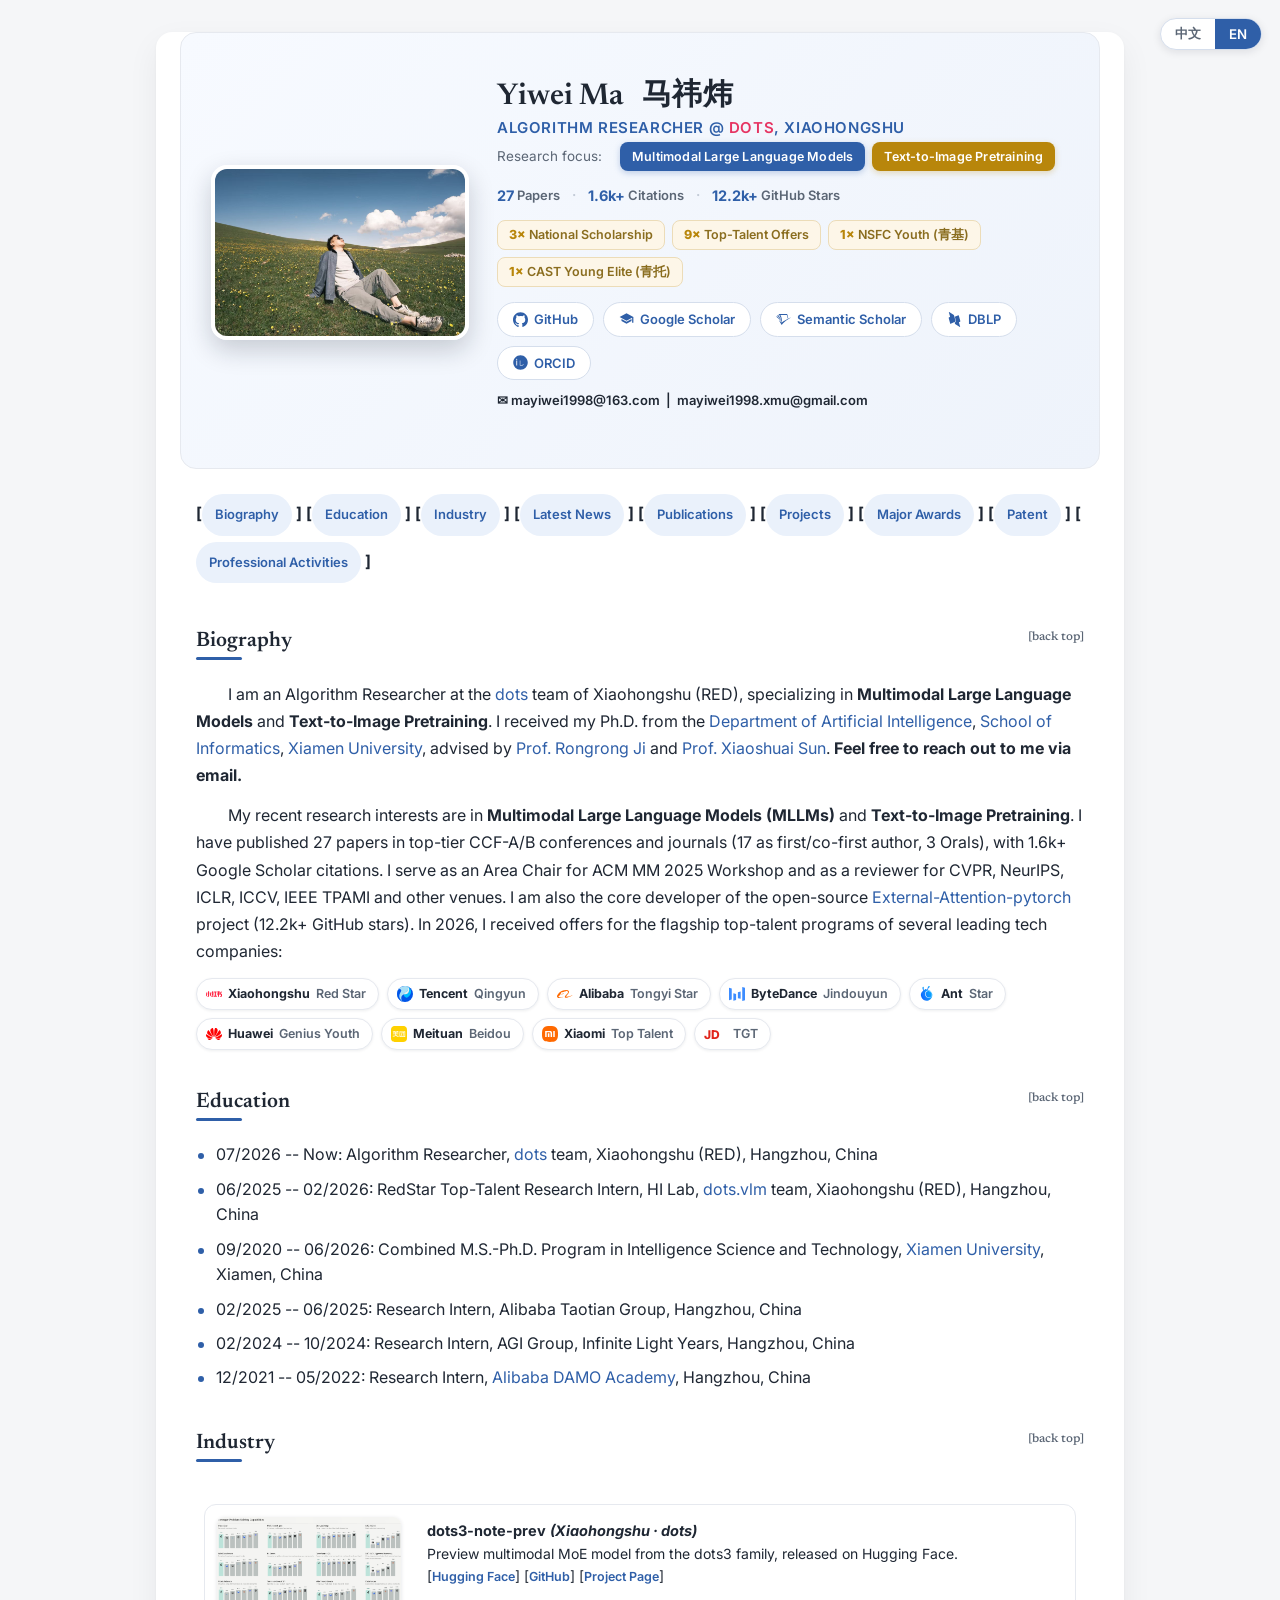
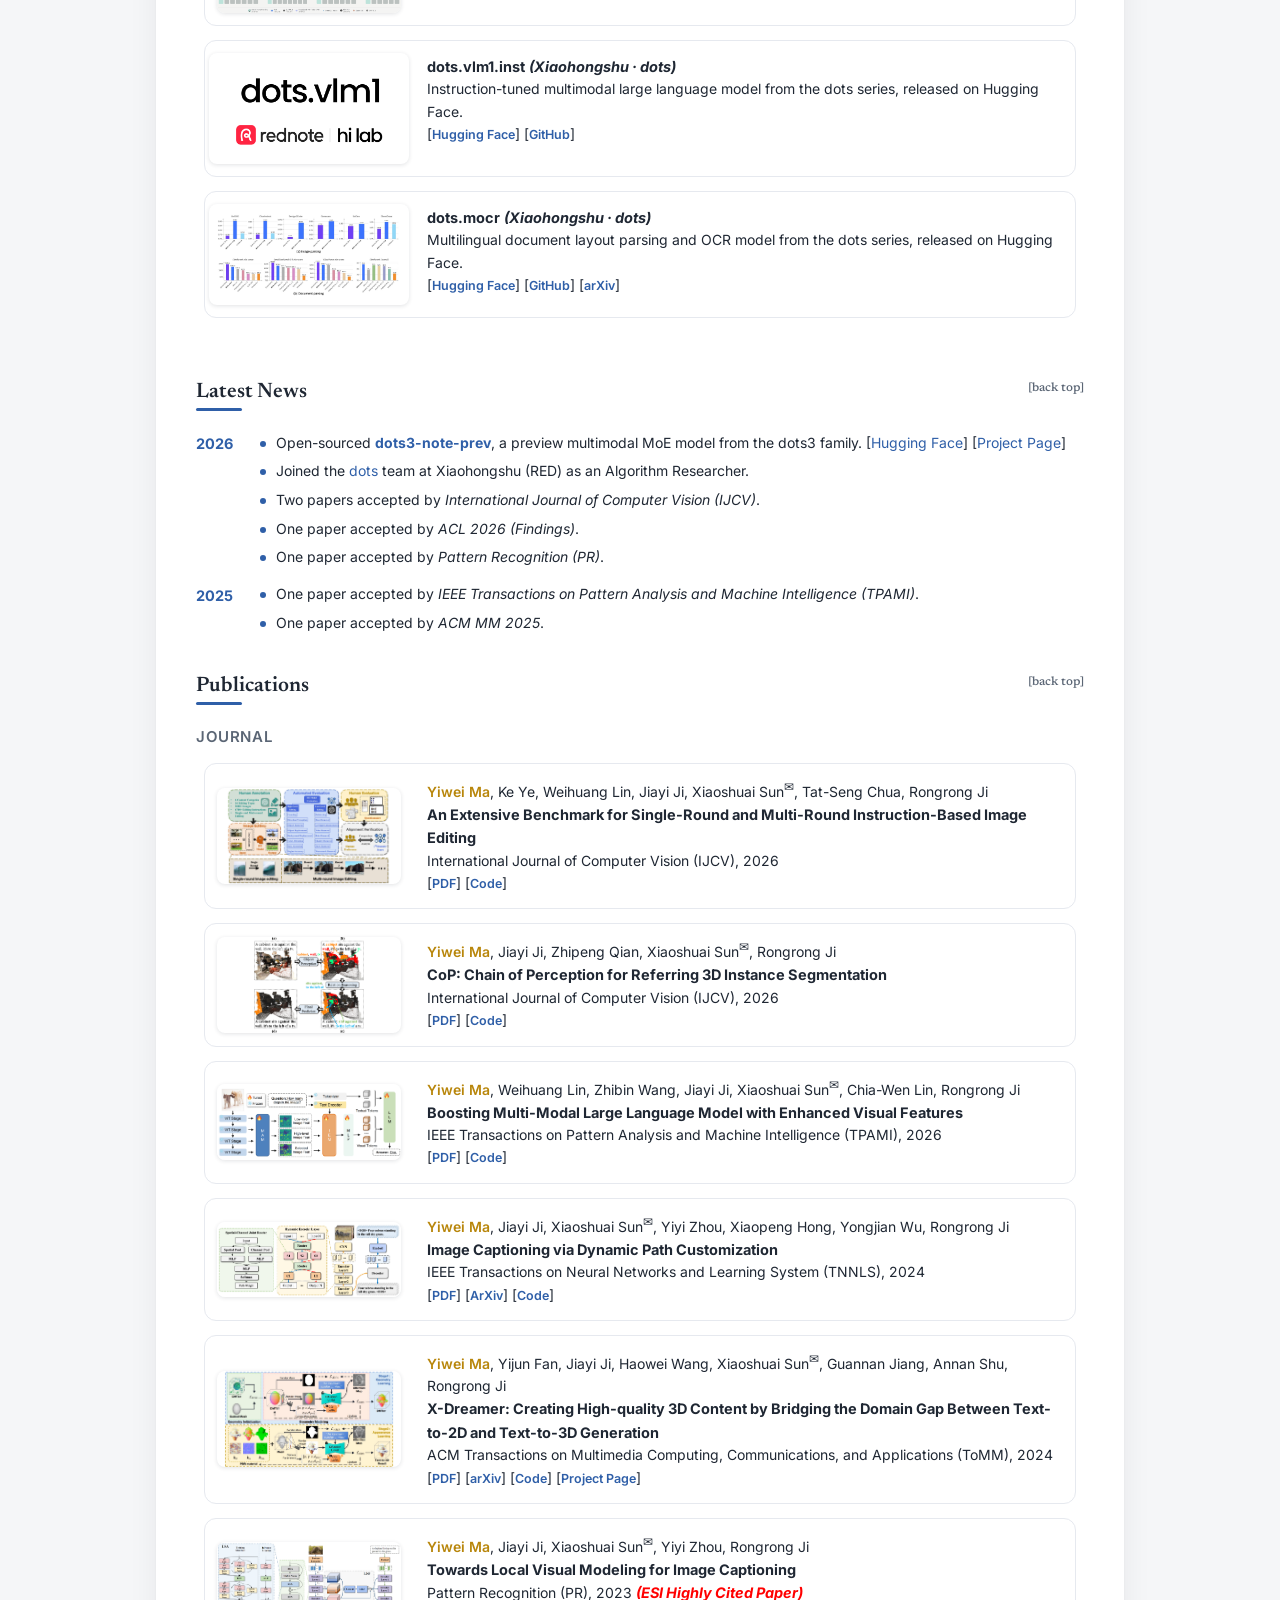
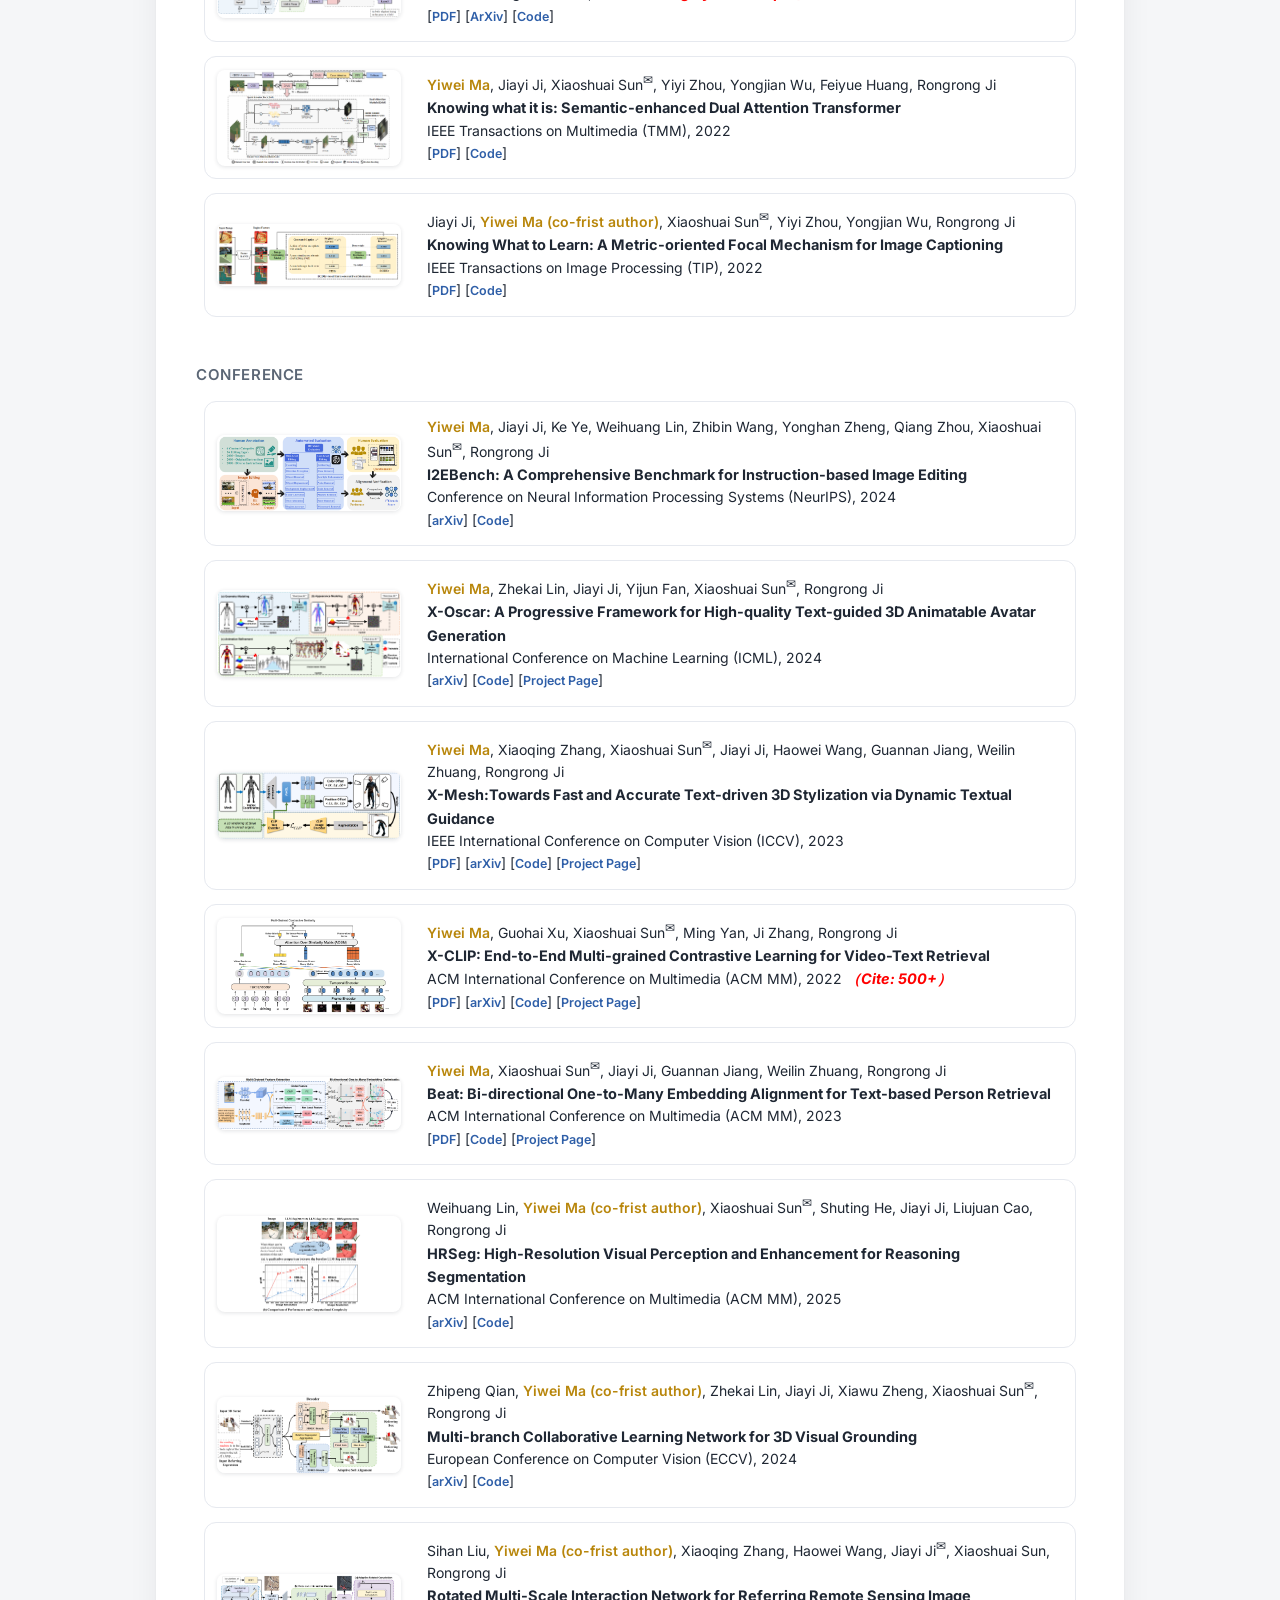
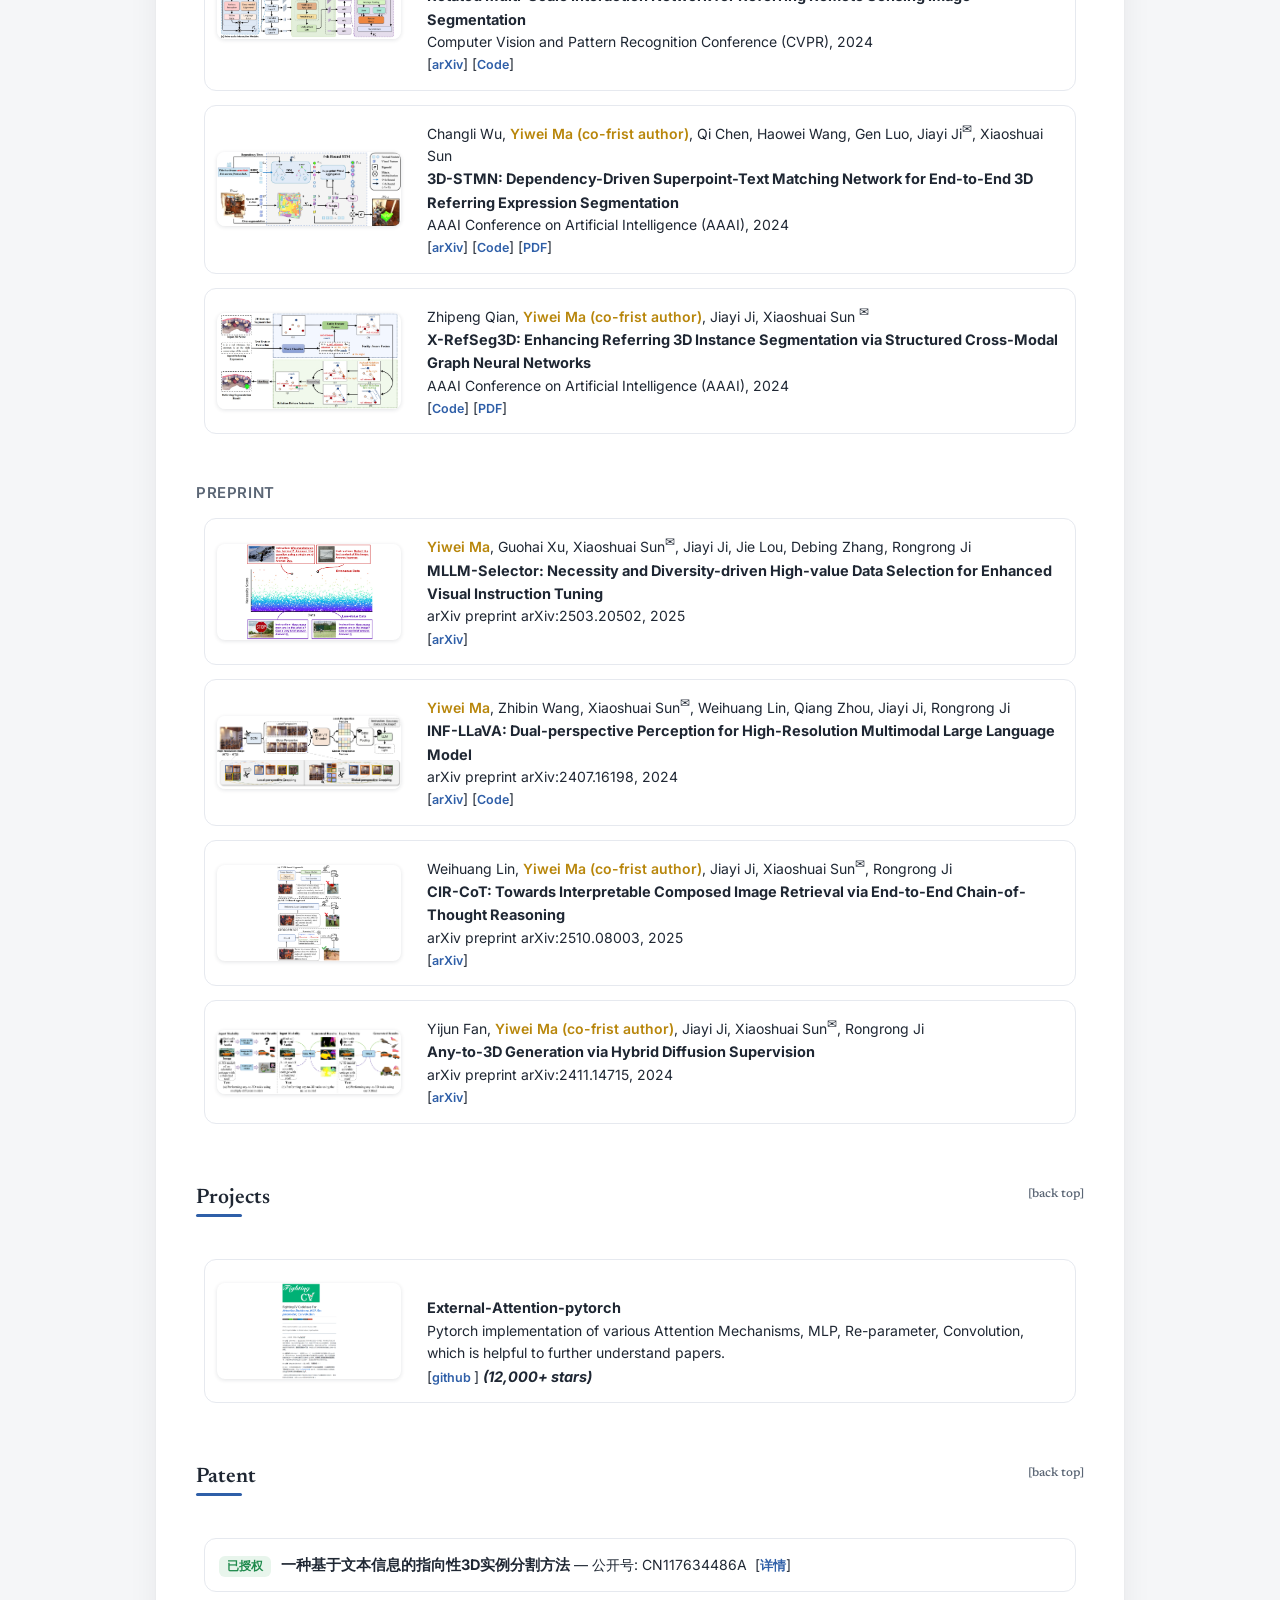
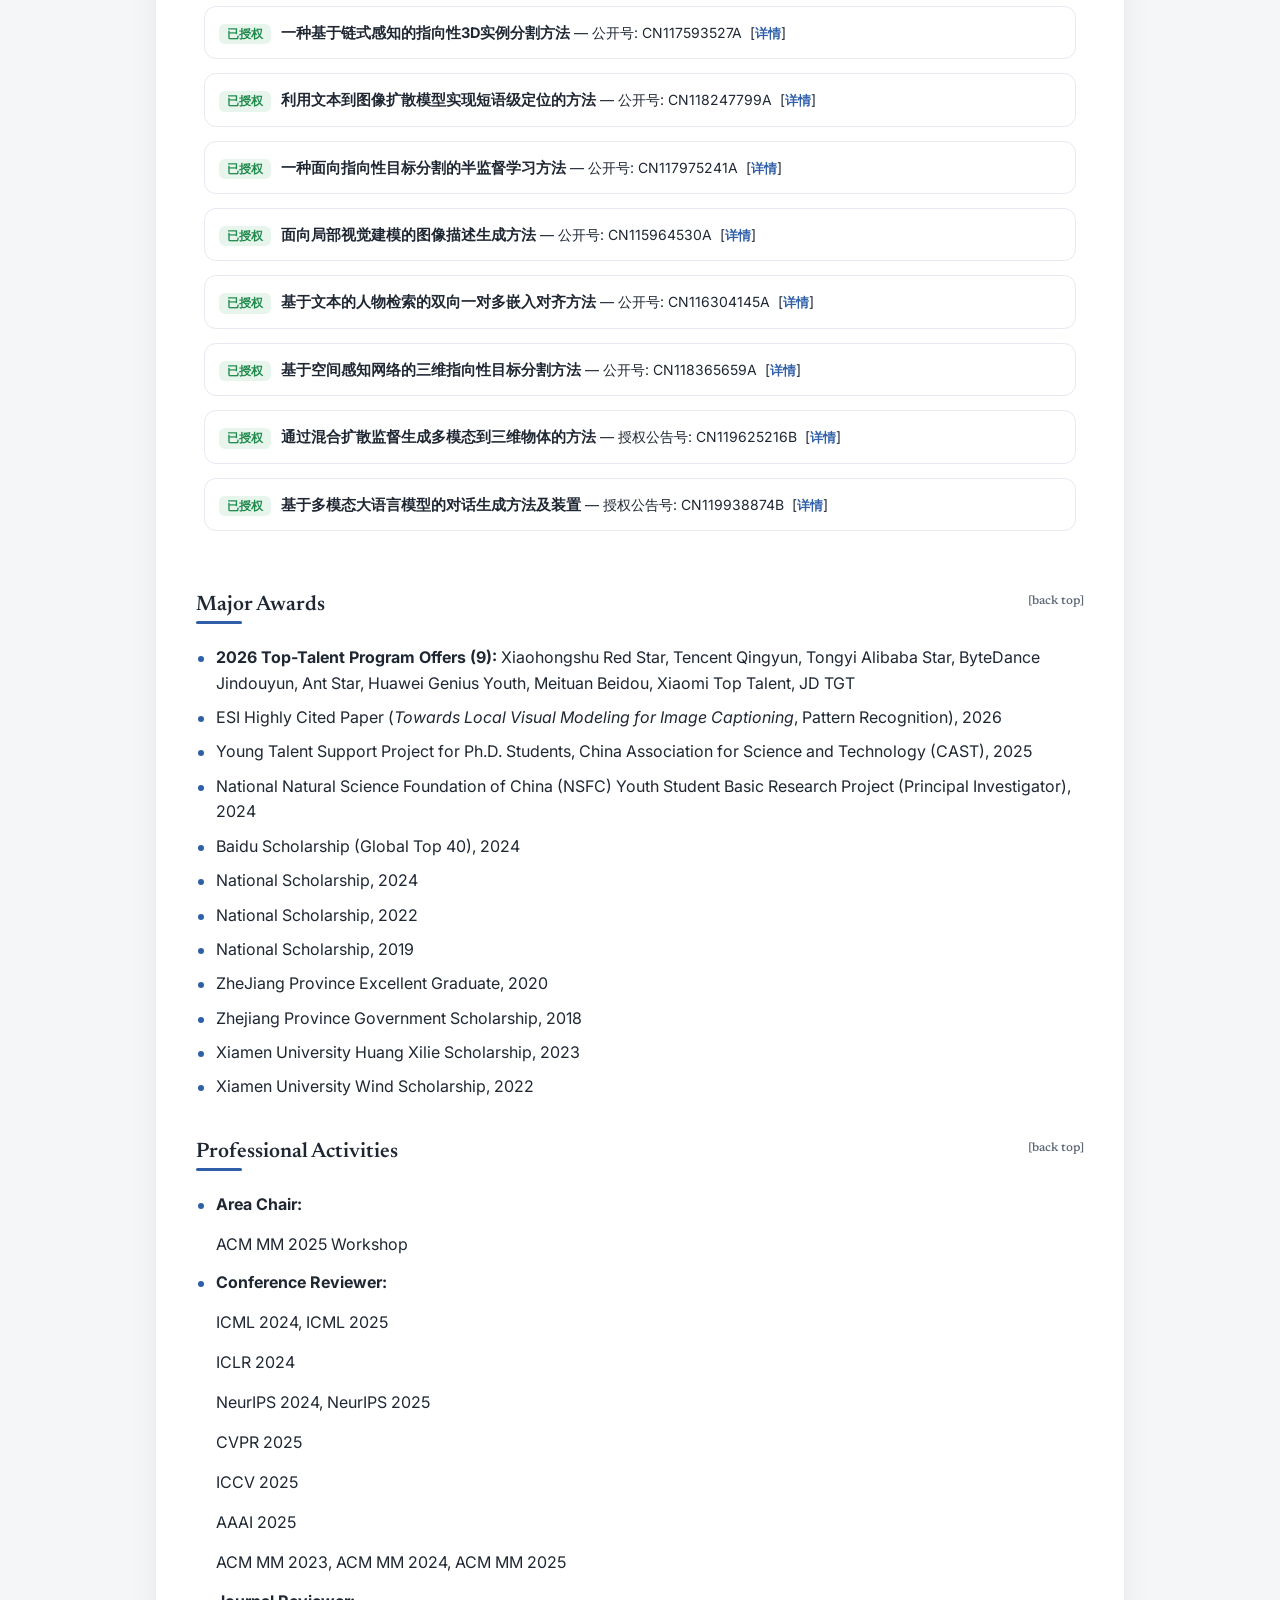
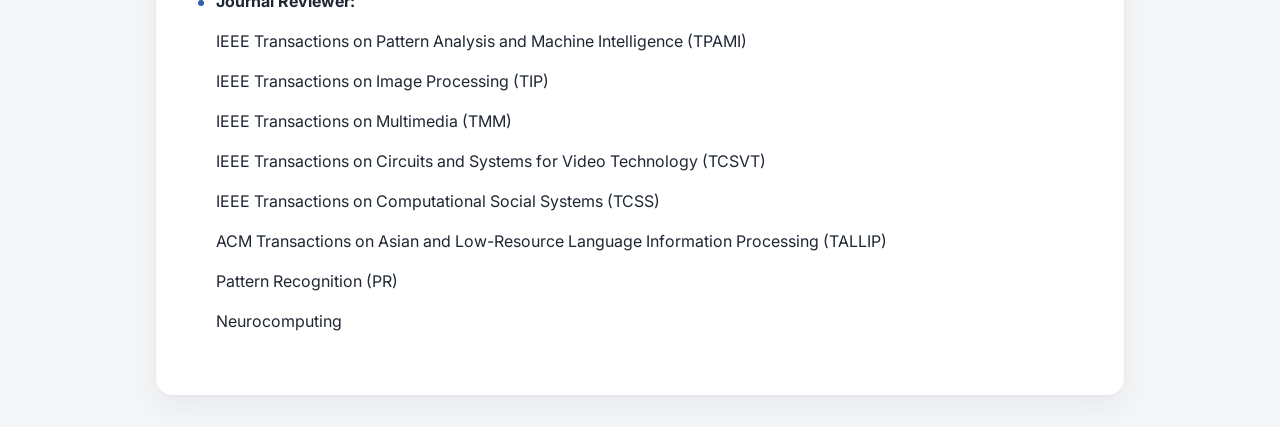
==== index.html @ ac702fe8 "Add research internship experience" ====
<!DOCTYPE html>
<!-- saved from url=(0055)https://www.starlg.cn/TianliangZhang/TianliangZhang.htm -->
<html><head><meta http-equiv="Content-Type" content="text/html; charset=UTF-8">
  <meta content="IE=5.0000" http-equiv="X-UA-Compatible">
  <meta name="description" content="Yiwei Ma&#39;s home page">
  
  <link href="./imgs/tlzdoc.css" rel="stylesheet" type="text/css">
  <title>Yiwei Ma's Homepage--马祎炜的个人主页</title>
  <meta name="GENERATOR" content="MSHTML 11.00.10570.1001">
  <meta name="viewport" content="width=device-width, initial-scale=1.0">
  <link rel="preconnect" href="https://fonts.googleapis.com">
  <link rel="preconnect" href="https://fonts.gstatic.com" crossorigin>
  <link href="https://fonts.googleapis.com/css2?family=Inter:wght@400;500;600;700&family=Newsreader:ital,opsz,wght@0,6..72,500;0,6..72,600;1,6..72,500&display=swap" rel="stylesheet">
  <link href="./imgs/site.css" rel="stylesheet" type="text/css">
</head>


<body data-lang="zh">
  <div class="lang-toggle">
    <button type="button" id="btn-zh" onclick="setLang('zh')">中文</button>
    <button type="button" id="btn-en" onclick="setLang('en')">EN</button>
  </div>

  <div class="hero">
    <img class="hero-photo" src="./imgs/MYW26.jpg" alt="Yiwei Ma">
    <div id="toptitle" class="hero-info">
      <h1>Yiwei Ma &nbsp; 马祎炜<a name="top"></a></h1>
      <h3><span class="lang-en">Algorithm Researcher @ <a href="https://studio.dots.ai/?aggregation_id=2" target="_blank">dots</a>, Xiaohongshu</span><span class="lang-zh">算法研究员 @ 小红书 <a href="https://studio.dots.ai/?aggregation_id=2" target="_blank">dots</a></span></h3>
      <p class="hero-tagline"><span class="lang-en">Research focus:</span><span class="lang-zh">研究方向：</span>&nbsp;<span class="focus-tag"><span class="lang-en">Multimodal Large Language Models</span><span class="lang-zh">多模态大语言模型</span></span><span class="focus-tag"><span class="lang-en">Text-to-Image Pretraining</span><span class="lang-zh">文生图预训练</span></span></p>
      <div class="hero-stats">
        <span class="hero-stat"><b>27</b>&nbsp;<span class="lang-en">Papers</span><span class="lang-zh">论文</span></span>
        <span class="hero-stat"><b>1.6k+</b>&nbsp;<span class="lang-en">Citations</span><span class="lang-zh">引用</span></span>
        <span class="hero-stat"><b>12.2k+</b>&nbsp;GitHub Stars</span>
      </div>
      <div class="hero-honors">
        <span class="honor-chip"><b>3×</b>&nbsp;<span class="lang-zh">国家奖学金</span><span class="lang-en">National Scholarship</span></span>
        <span class="honor-chip"><b>9×</b>&nbsp;<span class="lang-zh">顶尖人才计划 Offer</span><span class="lang-en">Top-Talent Offers</span></span>
        <span class="honor-chip"><b>1×</b>&nbsp;<span class="lang-zh">国自然青基</span><span class="lang-en">NSFC Youth (青基)</span></span>
        <span class="honor-chip"><b>1×</b>&nbsp;<span class="lang-zh">中国科协青托</span><span class="lang-en">CAST Young Elite (青托)</span></span>
      </div>
      <div class="contact-links">
        <a href="https://github.com/xmu-xiaoma666" target="_blank"><svg viewBox="0 0 24 24" fill="currentColor" aria-hidden="true"><path d="M12 .5C5.37.5 0 5.87 0 12.5c0 5.3 3.44 9.8 8.21 11.39.6.11.82-.26.82-.58 0-.29-.01-1.05-.02-2.06-3.34.73-4.04-1.61-4.04-1.61-.55-1.39-1.34-1.76-1.34-1.76-1.09-.75.08-.73.08-.73 1.2.08 1.84 1.24 1.84 1.24 1.07 1.83 2.81 1.3 3.5.99.11-.78.42-1.3.76-1.6-2.67-.3-5.47-1.34-5.47-5.95 0-1.31.47-2.39 1.24-3.23-.13-.31-.54-1.53.11-3.18 0 0 1.01-.32 3.3 1.23a11.5 11.5 0 0 1 3-.4c1.02 0 2.05.14 3 .4 2.29-1.55 3.3-1.23 3.3-1.23.65 1.65.24 2.87.12 3.18.77.84 1.23 1.92 1.23 3.23 0 4.62-2.81 5.64-5.49 5.94.43.37.81 1.1.81 2.22 0 1.61-.01 2.91-.01 3.3 0 .32.21.7.82.58A12 12 0 0 0 24 12.5C24 5.87 18.63.5 12 .5z"/></svg>GitHub</a>
        <a href="https://scholar.google.com.tw/citations?view_op=list_works&hl=zh-CN&user=KIDY5pUAAAAJ&gmla=AJsN-F4drnWeD3U5c9Th0ilgoeYuA0ovsr6N0yHUPVd_p2nM8vLRZVhrULm2rX70XnaGQ87xDo_CVYZKyWNmA3-TorzrKBZY84fX0tg-Q3v68HIvYA3y-GY_fzt515GksJC0TgSvPyxK" target="_blank"><svg viewBox="0 0 24 24" fill="currentColor" aria-hidden="true"><path d="M12 2L1 8l11 6 9-4.91V17h2V8L12 2zm0 13.5L4 11v3.5l8 4.37 8-4.37V11l-8 4.5z"/></svg>Google Scholar</a>
        <a href="https://www.semanticscholar.org/author/Yiwei-Ma/2161655780" target="_blank"><svg viewBox="0 0 24 24" fill="currentColor" aria-hidden="true"><path d="M24 8.609c-.848.536-1.436.83-2.146 1.245-4.152 2.509-8.15 5.295-11.247 8.981l-1.488 1.817-4.568-7.268c1.021.814 3.564 3.098 4.603 3.599l3.356-2.526c2.336-1.644 8.946-5.226 11.49-5.848ZM8.046 15.201c.346.277.692.537.969.744.761-3.668.121-7.613-1.886-11.039 3.374-.052 6.731-.087 10.105-.139a14.794 14.794 0 0 1 1.298 5.295c.294-.156.588-.294.883-.433-.104-1.868-.641-3.91-1.662-6.263-4.602-.018-9.188-.018-13.79-.018 2.993 3.547 4.36 7.839 4.083 11.853Zm-.623-.484c.087.086.191.155.277.225-.138-3.409-1.419-6.887-3.824-9.881H1.73c3.098 2.855 4.984 6.299 5.693 9.656Zm-.744-.658c.104.087.208.173.329.277-.9-2.526-2.492-5.018-4.741-7.198H0c2.89 2.076 5.122 4.481 6.679 6.921Z"/></svg>Semantic Scholar</a>
        <a href="https://dblp.org/pid/184/9558.html" target="_blank"><svg viewBox="0 0 24 24" fill="currentColor" aria-hidden="true"><path d="M3.075.002c-.096.013-.154.092-.094.31L4.97 7.73 3.1 8.6s-.56.26-.4.85l2.45 9.159s.16.59.72.33l6.169-2.869 1.3-.61s.52-.24.42-.79l-.01-.06-1.13-4.22-.658-2.45-.672-2.49v-.04s-.16-.59-.84-1L3.5.141s-.265-.16-.425-.139zM18.324 5.03a.724.724 0 0 0-.193.06l-5.602 2.6.862 3.2 1.09 4.08.01.06c.05.47-.411.79-.411.79l-1.88.87.5 1.89.04.1c.07.17.28.6.81.91l6.95 4.269s.68.41.52-.17l-1.981-7.4 1.861-.86s.56-.26.4-.85L18.85 5.42s-.116-.452-.526-.39z"/></svg>DBLP</a>
        <a href="https://orcid.org/0000-0002-8744-3423" target="_blank"><svg viewBox="0 0 512 512" fill="currentColor" aria-hidden="true"><path d="M294.75 188.19h-45.92V342h47.47c67.62 0 83.12-51.34 83.12-76.91 0-41.64-26.54-76.9-84.67-76.9zM256 8C119 8 8 119 8 256s111 248 248 248 248-111 248-248S393 8 256 8zM142.05 360.8h-29.42V189.34h29.42V360.8zm-14.71-194.34a17.71 17.71 0 1 1 17.71-17.7 17.65 17.65 0 0 1-17.71 17.7zM291 360.8h-58.32V189.34h58.32c40.6 0 87.71 21.32 87.71 85.74 0 64.42-47.11 85.72-87.71 85.72z"/></svg>ORCID</a>
      </div>
      <div class="contact-email">✉ mayiwei1998@163.com &nbsp;|&nbsp; mayiwei1998.xmu@gmail.com</div>
    </div>
  </div>

  <div id="layout-content" style="margin-top: 25px;">


<h4>
  <span class="lang-en">[<a style=" color:#9D849A;" href="#biography">Biography</a>] [<a style=" color:#9D849A;" href="#education">Education</a>] [<a style=" color:#9D849A;" href="#industry">Industry</a>] [<a style=" color:#9D849A;" href="#news">Latest News</a>] [<a style=" color:#9D849A;" href="#publications">Publications</a>] [<a style=" color:#9D849A;" href="#projects">Projects</a>] [<a style=" color:#9D849A;" href="#awards">Major Awards</a>] [<a style=" color:#9D849A;" href="#patent">Patent</a>] [<a style=" color:#9D849A;" href="#activities">Professional Activities</a>]</span>
  <span class="lang-zh">[<a style=" color:#9D849A;" href="#biography">个人简介</a>] [<a style=" color:#9D849A;" href="#education">教育经历</a>] [<a style=" color:#9D849A;" href="#industry">工业项目</a>] [<a style=" color:#9D849A;" href="#news">最新动态</a>] [<a style=" color:#9D849A;" href="#publications">论文成果</a>] [<a style=" color:#9D849A;" href="#projects">代表项目</a>] [<a style=" color:#9D849A;" href="#awards">主要奖项</a>] [<a style=" color:#9D849A;" href="#patent">发明专利</a>] [<a style=" color:#9D849A;" href="#activities">学术活动</a>]</span>
</h4>

<h2><span class="lang-en">Biography</span><span class="lang-zh">个人简介</span><a name="biography"></a>&nbsp;&nbsp;&nbsp;<a style=" color:#9D849A; font-size:15px;" href="#top"><span class="lang-en">[back top]</span><span class="lang-zh">[返回顶部]</span></a></h2>
  <p class="lang-en" style="text-indent:2em;"> I am an Algorithm Researcher at the <a href="https://studio.dots.ai/?aggregation_id=2" target="_blank">dots</a> team of Xiaohongshu (RED), specializing in <b>Multimodal Large Language Models</b> and <b>Text-to-Image Pretraining</b>. I received my Ph.D. from the <a href="https://cogsci.xmu.edu.cn/" target="_blank">Department of Artificial Intelligence</a>, <a href="https://informatics.xmu.edu.cn/" target="_blank">School of Informatics</a>, <a href="https://en.xmu.edu.cn/" target="_blank">Xiamen University</a>, advised by <a href="https://scholar.google.com/citations?user=lRSD7PQAAAAJ&hl=en" target="_blank">Prof. Rongrong Ji</a> and <a href="https://scholar.google.com/citations?user=KPMK3B4AAAAJ&hl=en" target="_blank">Prof. Xiaoshuai Sun</a>. <b>Feel free to reach out to me via email.</b>
  </p>
  <p class="lang-zh" style="text-indent:2em;"> 我是小红书（RED）<a href="https://studio.dots.ai/?aggregation_id=2" target="_blank">dots</a> 团队的算法研究员，研究方向为<b>多模态大语言模型</b>与<b>文生图预训练</b>。我于<a href="https://en.xmu.edu.cn/" target="_blank">厦门大学</a><a href="https://informatics.xmu.edu.cn/" target="_blank">信息学院</a><a href="https://cogsci.xmu.edu.cn/" target="_blank">人工智能系</a>获得博士学位，师从<a href="https://scholar.google.com/citations?user=lRSD7PQAAAAJ&hl=en" target="_blank">纪荣嵘教授</a>与<a href="https://scholar.google.com/citations?user=KPMK3B4AAAAJ&hl=en" target="_blank">孙晓帅教授</a>。<b>欢迎通过邮箱与我联系。</b>
  </p>
  <p class="lang-en" style="text-indent:2em;">My recent research interests are in <b>Multimodal Large Language Models (MLLMs)</b> and <b>Text-to-Image Pretraining</b>. I have published 27 papers in top-tier CCF-A/B conferences and journals (17 as first/co-first author, 3 Orals), with 1.6k+ Google Scholar citations. I serve as an Area Chair for ACM MM 2025 Workshop and as a reviewer for CVPR, NeurIPS, ICLR, ICCV, IEEE TPAMI and other venues. I am also the core developer of the open-source <a href="https://github.com/xmu-xiaoma666/External-Attention-pytorch" target="_blank">External-Attention-pytorch</a> project (12.2k+ GitHub stars). In 2026, I received offers for the flagship top-talent programs of several leading tech companies:</p>
  <p class="lang-zh" style="text-indent:2em;">我近期的研究方向集中在<b>多模态大语言模型（MLLMs）</b>与<b>文生图预训练</b>。已在 CCF-A/B 类顶级会议与期刊发表论文 27 篇（其中一作/共一 17 篇，3 篇 Oral），谷歌学术引用 1.6k+ 次。担任 ACM MM 2025 Workshop 领域主席，以及 CVPR、NeurIPS、ICLR、ICCV、IEEE TPAMI 等多个会议与期刊的审稿人。同时是开源项目 <a href="https://github.com/xmu-xiaoma666/External-Attention-pytorch" target="_blank">External-Attention-pytorch</a> 的核心开发者（GitHub 12.2k+ stars）。于 2026 年获得多家头部科技公司顶尖人才计划录用 offer：</p>

<div class="offer-logos">
  <a class="offer-badge" href="https://job.xiaohongshu.com/campus/redstar" target="_blank" rel="noopener"><img src="./imgs/logos/xiaohongshu.svg" alt="Xiaohongshu"><b><span class="lang-zh">小红书</span><span class="lang-en">Xiaohongshu</span></b> <span class="prog">Red Star</span></a>
  <a class="offer-badge" href="https://join.qq.com/qingyun.html" target="_blank" rel="noopener"><img src="./imgs/logos/hunyuan.svg" alt="Tencent Hunyuan"><b><span class="lang-zh">腾讯</span><span class="lang-en">Tencent</span></b> <span class="prog"><span class="lang-zh">青云</span><span class="lang-en">Qingyun</span></span></a>
  <a class="offer-badge" href="https://campus-talent.alibaba.com/campus/alistar?lang=zh" target="_blank" rel="noopener"><img src="./imgs/logos/alibaba.svg" alt="Alibaba"><b><span class="lang-zh">阿里</span><span class="lang-en">Alibaba</span></b> <span class="prog"><span class="lang-zh">通义阿里星</span><span class="lang-en">Tongyi Star</span></span></a>
  <a class="offer-badge" href="https://jobs.bytedance.com/campus/jindouyun" target="_blank" rel="noopener"><img src="./imgs/logos/bytedance.svg" alt="ByteDance"><b><span class="lang-zh">字节跳动</span><span class="lang-en">ByteDance</span></b> <span class="prog"><span class="lang-zh">筋斗云</span><span class="lang-en">Jindouyun</span></span></a>
  <a class="offer-badge" href="https://talent.antgroup.com/ant-star" target="_blank" rel="noopener"><img src="./imgs/logos/antgroup.svg" alt="Ant Group"><b><span class="lang-zh">蚂蚁</span><span class="lang-en">Ant</span></b> <span class="prog"><span class="lang-zh">蚂蚁星</span><span class="lang-en">Star</span></span></a>
  <a class="offer-badge" href="https://career.huawei.com/reccampportal/portal5/topminds.html" target="_blank" rel="noopener"><img src="./imgs/logos/huawei.svg" alt="Huawei"><b><span class="lang-zh">华为</span><span class="lang-en">Huawei</span></b> <span class="prog"><span class="lang-zh">天才少年</span><span class="lang-en">Genius Youth</span></span></a>
  <a class="offer-badge" href="https://zhaopin.meituan.com/web/beidou" target="_blank" rel="noopener"><img src="./imgs/logos/meituan.svg" alt="Meituan"><b><span class="lang-zh">美团</span><span class="lang-en">Meituan</span></b> <span class="prog"><span class="lang-zh">北斗</span><span class="lang-en">Beidou</span></span></a>
  <a class="offer-badge" href="https://hr.xiaomi.com/toptalent" target="_blank" rel="noopener"><img src="./imgs/logos/xiaomi.svg" alt="Xiaomi"><b><span class="lang-zh">小米</span><span class="lang-en">Xiaomi</span></b> <span class="prog"><span class="lang-zh">顶尖人才</span><span class="lang-en">Top Talent</span></span></a>
  <a class="offer-badge" href="https://campus.jd.com/#/talentProject" target="_blank" rel="noopener"><span class="txt-logo" style="color:#E1251B">JD</span><b><span class="lang-zh">京东</span></b> <span class="prog">TGT</span></a>
</div>

<h2><span class="lang-en">Education</span><span class="lang-zh">教育经历</span><a name="education"></a>&nbsp;&nbsp;&nbsp;<a style=" color:#9D849A; font-size:15px;" href="#top"><span class="lang-en">[back top]</span><span class="lang-zh">[返回顶部]</span></a></h2>
<ul>
  <li class="lang-en"> 07/2026 -- Now: Algorithm Researcher, <a href="https://studio.dots.ai/?aggregation_id=2" target="_blank">dots</a> team, Xiaohongshu (RED), Hangzhou, China</li>
  <li class="lang-zh"> 2026.07 -- 至今：算法研究员，小红书（RED）<a href="https://studio.dots.ai/?aggregation_id=2" target="_blank">dots</a> 团队，杭州</li>
  <li class="lang-en"> 06/2025 -- 02/2026: RedStar Top-Talent Research Intern, HI Lab, <a href="https://studio.dots.ai/?aggregation_id=2" target="_blank">dots.vlm</a> team, Xiaohongshu (RED), Hangzhou, China</li>
  <li class="lang-zh"> 2025.06 -- 2026.02：小红书 RedStar 顶尖人才研究实习，HI Lab <a href="https://studio.dots.ai/?aggregation_id=2" target="_blank">dots.vlm</a> 团队，杭州</li>
  <li class="lang-en"> 09/2020 -- 06/2026: Combined M.S.-Ph.D. Program in Intelligence Science and Technology, <a href="https://en.xmu.edu.cn/" target="_blank">Xiamen University</a>, Xiamen, China</li>
  <li class="lang-zh"> 2020.09 -- 2026.06：智能科学与技术 硕博连读，<a href="https://en.xmu.edu.cn/" target="_blank">厦门大学</a>，厦门</li>
  <li class="lang-en"> 02/2025 -- 06/2025: Research Intern, Alibaba Taotian Group, Hangzhou, China </li>
  <li class="lang-zh"> 2025.02 -- 2025.06：研究型实习，阿里巴巴淘天集团，杭州</li>
  <li class="lang-en"> 02/2024 -- 10/2024: Research Intern, AGI Group, Infinite Light Years, Hangzhou, China</li>
  <li class="lang-zh"> 2024.02 -- 2024.10：研究型实习，无限光年 AGI 组，杭州</li>
  <li class="lang-en"> 12/2021 -- 05/2022: Research Intern, <a href="https://damo.alibaba.com/labs/?goto=1" target="_blank">Alibaba DAMO Academy</a>, Hangzhou, China </li>
  <li class="lang-zh"> 2021.12 -- 2022.05：研究型实习，<a href="https://damo.alibaba.com/labs/?goto=1" target="_blank">阿里巴巴达摩院</a>，杭州</li>
  <!-- <li> 09/2018 -- 06/2021: M.S. in Computer Technology, <a href="https://en.xmu.edu.cn/" target="_blank">Xiamen University</a>, Xiamen, China </li>   -->
  <!-- <li> 09/2016 -- 06/2020: B.S. in Digital Media Technology, <a href="https://english.zstu.edu.cn/" target="_blank">Zhejiang Sci-Tech University</a>, Hangzhou, China </li> -->
</ul>

<h2><span class="lang-en">Industry</span><span class="lang-zh">工业项目</span><a name="industry"></a>&nbsp;&nbsp;&nbsp;<a style=" color:#9D849A; font-size:15px;" href="#top"><span class="lang-en">[back top]</span><span class="lang-zh">[返回顶部]</span></a></h2>
<h3></h3>
<table class="pub_table">

  <tr>
    <td class="pub_td1"> <img src="./imgs/dots3_note_prev.png" class="papericon"></td>
    <td class="pub_td2">
      <b>dots3-note-prev</b>&nbsp;<font color="#e63462"><i><b>(Xiaohongshu · dots)</b></i></font>
      <br>Preview multimodal MoE model from the dots3 family, released on Hugging Face.<br>
      [<a href="https://huggingface.co/dots-studio/dots3-note-prev" target="_blank">Hugging Face</a>]
      [<a href="https://github.com/studio-dots-ai/dots3-note-prev" target="_blank">GitHub</a>]
      [<a href="https://studio.dots.ai/dots/dots3-en.html" target="_blank">Project Page</a>]
    </td>
  </tr>

  <tr>
    <td class="pub_td1"> <img src="./imgs/dots_vlm1.png" class="papericon"></td>
    <td class="pub_td2">
      <b>dots.vlm1.inst</b>&nbsp;<font color="#e63462"><i><b>(Xiaohongshu · dots)</b></i></font>
      <br>Instruction-tuned multimodal large language model from the dots series, released on Hugging Face.<br>
      [<a href="https://huggingface.co/rednote-hilab/dots.vlm1.inst" target="_blank">Hugging Face</a>]
      [<a href="https://github.com/studio-dots-ai/dots.vlm1/blob/main/assets/blog.md" target="_blank">GitHub</a>]
    </td>
  </tr>

  <tr>
    <td class="pub_td1"> <img src="./imgs/dots_ocr.png" class="papericon"></td>
    <td class="pub_td2">
      <b>dots.mocr</b>&nbsp;<font color="#e63462"><i><b>(Xiaohongshu · dots)</b></i></font>
      <br>Multilingual document layout parsing and OCR model from the dots series, released on Hugging Face.<br>
      [<a href="https://huggingface.co/rednote-hilab/dots.mocr" target="_blank">Hugging Face</a>]
      [<a href="https://github.com/studio-dots-ai/dots.mocr" target="_blank">GitHub</a>]
      [<a href="https://arxiv.org/abs/2603.13032" target="_blank">arXiv</a>]
    </td>
  </tr>
</table>

<h2><span class="lang-en">Latest News</span><span class="lang-zh">最新动态</span><a name="news"></a>&nbsp;&nbsp;&nbsp;<a style=" color:#9D849A; font-size:15px;" href="#top"><span class="lang-en">[back top]</span><span class="lang-zh">[返回顶部]</span></a></h2>
<div class="news-group">
  <span class="news-year">2026</span>
  <ul>
    <li class="lang-en">Open-sourced <a href="https://github.com/studio-dots-ai/dots3-note-prev" target="_blank"><b>dots3-note-prev</b></a>, a preview multimodal MoE model from the dots3 family. [<a href="https://huggingface.co/dots-studio/dots3-note-prev" target="_blank">Hugging Face</a>] [<a href="https://studio.dots.ai/dots/dots3-en.html" target="_blank">Project Page</a>]</li>
    <li class="lang-zh">开源 <a href="https://github.com/studio-dots-ai/dots3-note-prev" target="_blank"><b>dots3-note-prev</b></a>，dots3 系列的预览版多模态 MoE 模型。[<a href="https://huggingface.co/dots-studio/dots3-note-prev" target="_blank">Hugging Face</a>] [<a href="https://studio.dots.ai/dots/dots3-en.html" target="_blank">项目主页</a>]</li>
    <li class="lang-en">Joined the <a href="https://studio.dots.ai/?aggregation_id=2" target="_blank">dots</a> team at Xiaohongshu (RED) as an Algorithm Researcher.</li>
    <li class="lang-zh">加入小红书（RED）<a href="https://studio.dots.ai/?aggregation_id=2" target="_blank">dots</a> 团队，任算法研究员。</li>
    <li class="lang-en">Two papers accepted by <i>International Journal of Computer Vision (IJCV)</i>.</li>
    <li class="lang-zh">两篇论文被 <i>International Journal of Computer Vision (IJCV)</i> 接收。</li>
    <li class="lang-en">One paper accepted by <i>ACL 2026 (Findings)</i>.</li>
    <li class="lang-zh">一篇论文被 <i>ACL 2026 (Findings)</i> 接收。</li>
    <li class="lang-en">One paper accepted by <i>Pattern Recognition (PR)</i>.</li>
    <li class="lang-zh">一篇论文被 <i>Pattern Recognition (PR)</i> 接收。</li>
  </ul>
</div>
<div class="news-group">
  <span class="news-year">2025</span>
  <ul>
    <li class="lang-en">One paper accepted by <i>IEEE Transactions on Pattern Analysis and Machine Intelligence (TPAMI)</i>.</li>
    <li class="lang-zh">一篇论文被 <i>IEEE Transactions on Pattern Analysis and Machine Intelligence (TPAMI)</i> 接收。</li>
    <li class="lang-en">One paper accepted by <i>ACM MM 2025</i>.</li>
    <li class="lang-zh">一篇论文被 <i>ACM MM 2025</i> 接收。</li>
  </ul>
</div>


<h2><span class="lang-en">Publications</span><span class="lang-zh">论文成果</span><a name="publications"></a>&nbsp;&nbsp;&nbsp;<a style=" color:#9D849A; font-size:15px;" href="#top"><span class="lang-en">[back top]</span><span class="lang-zh">[返回顶部]</span></a></h2>
<h3><span class="lang-en">Journal</span><span class="lang-zh">期刊</span></h3>
<table class="pub_table">
  <tbody>

    <!-- 一作 -->

    <tr>
      <td class="pub_td1"> <img src="./imgs/I2EBenchPlus.jpeg" class="papericon"></td>
      <td class="pub_td2"> <font color="goldenrod">Yiwei Ma</font>, Ke Ye, Weihuang Lin, Jiayi Ji, Xiaoshuai Sun<sup>✉</sup>, Tat-Seng Chua, Rongrong Ji
        <br><b>An Extensive Benchmark for Single-Round and Multi-Round Instruction-Based Image Editing</b>
        <br>International Journal of Computer Vision (IJCV), 2026<br>
        [<a href="https://link.springer.com/article/10.1007/s11263-026-02849-5" target="_blank">PDF</a>]
        [<a href="https://github.com/cocoshe/I2EBench" target="_blank">Code</a>]
      </td>
    </tr>

    <tr>
      <td class="pub_td1"> <img src="./imgs/CoP.png" class="papericon"></td>
      <td class="pub_td2"> <font color="goldenrod">Yiwei Ma</font>, Jiayi Ji, Zhipeng Qian, Xiaoshuai Sun<sup>✉</sup>, Rongrong Ji
        <br><b>CoP: Chain of Perception for Referring 3D Instance Segmentation</b>
        <br>International Journal of Computer Vision (IJCV), 2026<br>
        [<a href="https://link.springer.com/article/10.1007/s11263-025-02699-7" target="_blank">PDF</a>]
        [<a href="https://github.com/xmu-xiaoma666/CoP" target="_blank">Code</a>]
      </td>
    </tr>

    <tr>
      <td class="pub_td1"> <img src="./imgs/vMLLM.png" class="papericon"></td>
      <td class="pub_td2"> <font color="goldenrod">Yiwei Ma</font>, Weihuang Lin, Zhibin Wang, Jiayi Ji, Xiaoshuai Sun<sup>✉</sup>, Chia-Wen Lin, Rongrong Ji
        <br><b>Boosting Multi-Modal Large Language Model with Enhanced Visual Features</b>
        <br>IEEE Transactions on Pattern Analysis and Machine Intelligence (TPAMI), 2026<br>
        [<a href="https://ieeexplore.ieee.org/document/11301404/" target="_blank">PDF</a>]
        [<a href="https://github.com/xmu-xiaoma666/vMLLM" target="_blank">Code</a>]
      </td>
    </tr>

    <tr>
      <td class="pub_td1"> <img src="./imgs/DTNet.png" class="papericon"></td>
      <td class="pub_td2">  <font color="goldenrod">Yiwei Ma</font>, Jiayi Ji, Xiaoshuai Sun<sup>✉</sup>, Yiyi Zhou, Xiaopeng Hong, Yongjian Wu, Rongrong Ji
        <br><b>Image Captioning via Dynamic Path Customization</b>
        <br>IEEE Transactions on Neural Networks and Learning System (TNNLS), 2024<br>
        [<a href="https://ieeexplore.ieee.org/stamp/stamp.jsp?arnumber=10616183" target="_blank">PDF</a>]	
        [<a href="https://arxiv.org/pdf/2406.00334" target="_blank">ArXiv</a>]	
        [<a href="https://github.com/xmu-xiaoma666/DTNet" target="_blank">Code</a>]	
      </td>
    </tr>   	 

    <tr>
      <td class="pub_td1"> <img src="./imgs/XDreamer.jpg" class="papericon"></td>
      <td class="pub_td2"> <font color="goldenrod">Yiwei Ma</font>, Yijun Fan, Jiayi Ji, Haowei Wang, Xiaoshuai Sun<sup>✉</sup>, Guannan Jiang, Annan Shu, Rongrong Ji
        <br><b>X-Dreamer: Creating High-quality 3D Content by Bridging the Domain Gap Between Text-to-2D and Text-to-3D Generation</b>
        <br>ACM Transactions on Multimedia Computing, Communications, and Applications (ToMM), 2024
        <br>
      [<a href="https://dl.acm.org/doi/10.1145/3687475" target="_blank">PDF</a>]
      [<a href="https://arxiv.org/abs/2312.00085" target="_blank">arXiv</a>]
      [<a href="https://github.com/xmu-xiaoma666/X-Dreamer" target="_blank">Code</a>]
      [<a href="https://xmu-xiaoma666.github.io/Projects/X-Dreamer/" target="_blank">Project Page</a>]
      </td>
    </tr>    

    <tr>
      <td class="pub_td1"> <img src="./imgs/LSTNet.png" class="papericon"></td>
      <td class="pub_td2">  <font color="goldenrod">Yiwei Ma</font>, Jiayi Ji, Xiaoshuai Sun<sup>✉</sup>, Yiyi Zhou, Rongrong Ji
        <br><b>Towards Local Visual Modeling for Image Captioning</b>
        <br>Pattern Recognition (PR), 2023 <i><b><span style="color: red;"><span class="lang-en">(ESI Highly Cited Paper)</span><span class="lang-zh">（ESI 高被引论文）</span></span></b></i><br>
        [<a href="https://www.sciencedirect.com/science/article/abs/pii/S0031320323001218" target="_blank">PDF</a>]	
        [<a href="https://arxiv.org/abs/2302.06098" target="_blank">ArXiv</a>]	
        [<a href="https://github.com/xmu-xiaoma666/LSTNet" target="_blank">Code</a>]	
      </td>
    </tr>   	 
   
    <tr>
      <td class="pub_td1"> <img src="./imgs/SDATR.png" class="papericon"></td>
      <td class="pub_td2"> <font color="goldenrod">Yiwei Ma</font>, Jiayi Ji, Xiaoshuai Sun<sup>✉</sup>, Yiyi Zhou, Yongjian Wu, Feiyue Huang, Rongrong Ji
        <br><b>Knowing what it is: Semantic-enhanced Dual Attention Transformer</b>
        <br>IEEE Transactions on Multimedia (TMM), 2022<br>
        [<a href="https://ieeexplore.ieee.org/document/9749944" target="_blank">PDF</a>]	 
        [<a href="https://github.com/xmu-xiaoma666/SDATR" target="_blank">Code</a>]                    
      </td>
    </tr>   	 
  
    <!-- 共一 -->

  <tr>
    <td class="pub_td1"> <img src="./imgs/EMFM.png" class="papericon"></td>
    <td class="pub_td2"> Jiayi Ji, <font color="goldenrod">Yiwei Ma (co-frist author)</font>, Xiaoshuai Sun<sup>✉</sup>, Yiyi Zhou, Yongjian Wu, Rongrong Ji
      <br><b>Knowing What to Learn: A Metric-oriented Focal Mechanism for Image Captioning</b>
      <br>IEEE Transactions on Image Processing (TIP), 2022<br>
      [<a href="https://ieeexplore.ieee.org/document/9802801" target="_blank">PDF</a>]	
      [<a href="https://github.com/xmu-xiaoma666/MFM" target="_blank">Code</a>]	
    </td>
  </tr>   	 


  </tbody>
</table>


<h3><span class="lang-en">Conference</span><span class="lang-zh">会议</span></h3>
<table class="pub_table">
  <tbody>

    <!-- 一作 -->
    <tr>
      <td class="pub_td1"> <img src="./imgs/I2EBench.jpeg" class="papericon"></td>
      <td class="pub_td2"> <font color="goldenrod">Yiwei Ma</font>, Jiayi Ji, Ke Ye, Weihuang Lin, Zhibin Wang, Yonghan Zheng, Qiang Zhou, Xiaoshuai Sun<sup>✉</sup>, Rongrong Ji
        <br><b>I2EBench: A Comprehensive Benchmark for Instruction-based Image Editing</b>
        <br>Conference on Neural Information Processing Systems (NeurIPS), 2024
        <br>
      [<a href="https://arxiv.org/abs/2408.14180" target="_blank">arXiv</a>] 
      [<a href="https://github.com/cocoshe/I2EBench" target="_blank">Code</a>]  
      </td>
    </tr>    

    <tr>
      <td class="pub_td1"> <img src="./imgs/xoscar.png" class="papericon"></td>
      <td class="pub_td2"> <font color="goldenrod">Yiwei Ma</font>, Zhekai Lin, Jiayi Ji, Yijun Fan, Xiaoshuai Sun<sup>✉</sup>, Rongrong Ji 
        <br><b>X-Oscar: A Progressive Framework for High-quality Text-guided 3D Animatable Avatar Generation</b>
        <br>International Conference on Machine Learning (ICML), 2024
        <br>
      [<a href="https://arxiv.org/abs/2405.00954" target="_blank">arXiv</a>] 
      [<a href="https://github.com/LinZhekai/X-Oscar" target="_blank">Code</a>]  
      [<a href="https://xmu-xiaoma666.github.io/Projects/X-Oscar/" target="_blank">Project Page</a>]  
      </td>
    </tr>    


    <tr>
      <td class="pub_td1"> <img src="./imgs/XMesh.png" class="papericon"></td>
      <td class="pub_td2"><font color="goldenrod">Yiwei Ma</font>, Xiaoqing Zhang, Xiaoshuai Sun<sup>✉</sup>, Jiayi Ji, Haowei Wang, Guannan Jiang, Weilin Zhuang, Rongrong Ji
        <br><b>X-Mesh:Towards Fast and Accurate Text-driven 3D Stylization via Dynamic Textual Guidance</b>
        <br>IEEE International Conference on Computer Vision (ICCV), 2023<br>
      [<a href="https://openaccess.thecvf.com/content/ICCV2023/html/Ma_X-Mesh_Towards_Fast_and_Accurate_Text-driven_3D_Stylization_via_Dynamic_ICCV_2023_paper.html" target="_blank">PDF</a>] 
      [<a href="https://arxiv.org/abs/2303.15764" target="_blank">arXiv</a>] 
      [<a href="https://github.com/xmu-xiaoma666/X-Mesh" target="_blank">Code</a>]  
      [<a href="https://xmu-xiaoma666.github.io/Projects/X-Mesh/" target="_blank">Project Page</a>]
      </td>
    </tr>    


  <tr>
    <td class="pub_td1"> <img src="./imgs/XCLIP.png" class="papericon"></td>
    <td class="pub_td2"> <font color="goldenrod">Yiwei Ma</font>, Guohai Xu, Xiaoshuai Sun<sup>✉</sup>, Ming Yan, Ji Zhang, Rongrong Ji
      <br><b>X-CLIP: End-to-End Multi-grained Contrastive Learning for Video-Text Retrieval</b>
      <br>ACM International Conference on Multimedia (ACM MM), 2022  <i><b><span style="color: red;">（Cite: 500+） </span></b></i><br>
      [<a href="https://dl.acm.org/doi/abs/10.1145/3503161.3547910" target="_blank">PDF</a>]	 
       [<a href="https://arxiv.org/abs/2207.07285" target="_blank">arXiv</a>]
      [<a href="https://github.com/xuguohai/X-CLIP" target="_blank">Code</a>]  
      [<a href="https://xmu-xiaoma666.github.io/Projects/MM22_XCLIP/" target="_blank">Project Page</a>]
    </td>
  </tr>


  <tr>
    <td class="pub_td1"> <img src="./imgs/BEAT.png" class="papericon"></td>
    <td class="pub_td2"><font color="goldenrod">Yiwei Ma</font>, Xiaoshuai Sun<sup>✉</sup>, Jiayi Ji,  Guannan Jiang, Weilin Zhuang, Rongrong Ji
      <br><b>Beat: Bi-directional One-to-Many Embedding Alignment for Text-based Person Retrieval</b>
      <br>ACM International Conference on Multimedia (ACM MM), 2023<br>
    [<a href="https://dl.acm.org/doi/10.1145/3581783.3611768" target="_blank">PDF</a>] 
    [<a href="https://github.com/xmu-xiaoma666/Beat" target="_blank">Code</a>]  
    [<a href="https://xmu-xiaoma666.github.io/Projects/MM23_BEAT/" target="_blank">Project Page</a>]
    </td>
  </tr>  



    <!-- 共一 -->


    <tr>
      <td class="pub_td1"> <img src="./imgs/HRSeg.png" class="papericon"></td>
      <td class="pub_td2"> Weihuang Lin, <font color="goldenrod">Yiwei Ma (co-frist author)</font>, Xiaoshuai Sun<sup>✉</sup>, Shuting He, Jiayi Ji, Liujuan Cao, Rongrong Ji
        <br><b>HRSeg: High-Resolution Visual Perception and Enhancement for Reasoning Segmentation</b>
        <br>ACM International Conference on Multimedia (ACM MM), 2025
        <br>
      [<a href="https://arxiv.org/abs/2507.12883" target="_blank">arXiv</a>]
      [<a href="https://github.com/WeihuangLin/HRSeg" target="_blank">Code</a>]
      </td>
    </tr>

    <tr>
      <td class="pub_td1"> <img src="./imgs/MCLN.png" class="papericon"></td>
      <td class="pub_td2">Zhipeng Qian, <font color="goldenrod">Yiwei Ma (co-frist author)</font>, Zhekai Lin, Jiayi Ji, Xiawu Zheng, Xiaoshuai Sun<sup>✉</sup>, Rongrong Ji
        <br><b>Multi-branch Collaborative Learning Network for 3D Visual Grounding</b>
        <br>European Conference on Computer Vision (ECCV), 2024
        <br>
      [<a href="https://web3.arxiv.org/abs/2407.05363" target="_blank">arXiv</a>] 
      [<a href="https://github.com/qzp2018/MCLN" target="_blank">Code</a>]  
      <!-- [<a href="https://github.com/qzp2018/MCLN" target="_blank">Project Page</a>]   -->
      </td>
    </tr>    

    <tr>
      <td class="pub_td1"> <img src="./imgs/RMSIN.jpg" class="papericon"></td>
      <td class="pub_td2"> Sihan Liu, <font color="goldenrod">Yiwei Ma (co-frist author)</font>, Xiaoqing Zhang,  Haowei Wang,  Jiayi Ji<sup>✉</sup>, Xiaoshuai Sun, Rongrong Ji
        <br><b>Rotated Multi-Scale Interaction Network for Referring Remote Sensing Image Segmentation</b>
        <br>Computer Vision and Pattern Recognition Conference (CVPR), 2024
        <br>
      [<a href="https://arxiv.org/abs/2312.12470" target="_blank">arXiv</a>] 
      [<a href="https://github.com/Lsan2401/RMSIN" target="_blank">Code</a>]  
      </td>
    </tr>    
  
    
      <tr>
        <td class="pub_td1"> <img src="./imgs/3D-STMN.png" class="papericon"></td>
        <td class="pub_td2">Changli Wu, <font color="goldenrod">Yiwei Ma (co-frist author)</font>, Qi Chen, Haowei Wang, Gen Luo, Jiayi Ji<sup>✉</sup>, Xiaoshuai Sun
          <br><b>3D-STMN: Dependency-Driven Superpoint-Text Matching Network for End-to-End 3D Referring Expression Segmentation</b>
          <br>AAAI Conference on Artificial Intelligence (AAAI), 2024
          <br>
        [<a href="https://arxiv.org/abs/2308.16632" target="_blank">arXiv</a>] 
        [<a href="https://github.com/sosppxo/3D-STMN" target="_blank">Code</a>]  
        [<a href="https://ojs.aaai.org/index.php/AAAI/article/view/28408" target="_blank">PDF</a>]
        </td>
      </tr>    
  
  
    
      <tr>
        <td class="pub_td1"> <img src="./imgs/XRefSeg3D.png" class="papericon"></td>
        <td class="pub_td2">Zhipeng Qian, <font color="goldenrod">Yiwei Ma (co-frist author)</font>,  Jiayi Ji, Xiaoshuai Sun <sup>✉</sup>
          <br><b>X-RefSeg3D: Enhancing Referring 3D Instance Segmentation via Structured Cross-Modal Graph Neural Networks</b>
          <br>AAAI Conference on Artificial Intelligence (AAAI), 2024
          <br>
        [<a href="https://github.com/qzp2018/X-RefSeg3D" target="_blank">Code</a>]  
        [<a href="https://ojs.aaai.org/index.php/AAAI/article/view/28254" target="_blank">PDF</a>]  
        </td>
      </tr>    
  





  
  









    

	

  











  </tbody>
</table>
<h3><span class="lang-en">Preprint</span><span class="lang-zh">预印本</span></h3>
<table class="pub_table">
  <tbody>

    <!-- 一作 -->
    <tr>
      <td class="pub_td1"> <img src="./imgs/MLLMSelector.png" class="papericon"></td>
      <td class="pub_td2"> <font color="goldenrod">Yiwei Ma</font>, Guohai Xu, Xiaoshuai Sun<sup>✉</sup>, Jiayi Ji, Jie Lou, Debing Zhang, Rongrong Ji
        <br><b>MLLM-Selector: Necessity and Diversity-driven High-value Data Selection for Enhanced Visual Instruction Tuning</b>
        <br>arXiv preprint arXiv:2503.20502, 2025
        <br>
      [<a href="https://arxiv.org/abs/2503.20502" target="_blank">arXiv</a>]
      </td>
    </tr>

    <tr>
      <td class="pub_td1"> <img src="./imgs/INFLLaVA.png" class="papericon"></td>
      <td class="pub_td2"> <font color="goldenrod">Yiwei Ma</font>, Zhibin Wang, Xiaoshuai Sun<sup>✉</sup>, Weihuang Lin, Qiang Zhou, Jiayi Ji, Rongrong Ji
        <br><b>INF-LLaVA: Dual-perspective Perception for High-Resolution Multimodal Large Language Model</b>
        <br>arXiv preprint arXiv:2407.16198, 2024
        <br>
      [<a href="https://arxiv.org/abs/2407.16198" target="_blank">arXiv</a>]
      [<a href="https://github.com/WeihuangLin/INF-LLaVA" target="_blank">Code</a>]
      </td>
    </tr>

    <!-- 共一 -->
    <tr>
      <td class="pub_td1"> <img src="./imgs/CIRCoT.png" class="papericon"></td>
      <td class="pub_td2"> Weihuang Lin, <font color="goldenrod">Yiwei Ma (co-frist author)</font>, Jiayi Ji, Xiaoshuai Sun<sup>✉</sup>, Rongrong Ji
        <br><b>CIR-CoT: Towards Interpretable Composed Image Retrieval via End-to-End Chain-of-Thought Reasoning</b>
        <br>arXiv preprint arXiv:2510.08003, 2025
        <br>
      [<a href="https://arxiv.org/abs/2510.08003" target="_blank">arXiv</a>]
      </td>
    </tr>

    <tr>
      <td class="pub_td1"> <img src="./imgs/AnyTo3D.png" class="papericon"></td>
      <td class="pub_td2"> Yijun Fan, <font color="goldenrod">Yiwei Ma (co-frist author)</font>, Jiayi Ji, Xiaoshuai Sun<sup>✉</sup>, Rongrong Ji
        <br><b>Any-to-3D Generation via Hybrid Diffusion Supervision</b>
        <br>arXiv preprint arXiv:2411.14715, 2024
        <br>
      [<a href="https://arxiv.org/abs/2411.14715" target="_blank">arXiv</a>]
      </td>
    </tr>

  </tbody>
</table>



<h2><span class="lang-en">Projects</span><span class="lang-zh">代表项目</span><a name="projects"></a>&nbsp;&nbsp;&nbsp;<a style=" color:#9D849A; font-size:15px;" href="#top"><span class="lang-en">[back top]</span><span class="lang-zh">[返回顶部]</span></a></h2>
<h3></h3>
<table class="pub_table">
  <tr>
    <td class="pub_td1"> <img src="./imgs/attention_git.png" class="papericon"></td>
    <td class="pub_td2">
      <br><b>External-Attention-pytorch</b>
      <br>Pytorch implementation of various Attention Mechanisms, MLP, Re-parameter, Convolution, which is helpful to further understand papers.<br>
      [<a href="https://github.com/xmu-xiaoma666/External-Attention-pytorch" target="_blank">github </a>] <font color="#FF0000"><i><b>(12,000+ stars)</b></i></font>
    </td>
  </tr>
</table>



<h2><span class="lang-en">Patent</span><span class="lang-zh">发明专利</span><a name="patent"></a>&nbsp;&nbsp;&nbsp;<a style=" color:#9D849A; font-size:15px;" href="#top"><span class="lang-en">[back top]</span><span class="lang-zh">[返回顶部]</span></a></h2>
<h3></h3>
<table class="pub_table">
  <tbody>

  <tr>
    <td class="pub_td2">
      <span class="patent-tag">已授权</span> <b>一种基于文本信息的指向性3D实例分割方法</b> — 公开号: CN117634486A &nbsp;[<a href="https://www.baiten.cn/patent/detail/84129a8ff543f9fa1697375de7b1af074ca8c13bb7a43aaf?sc=&fq=&type=&sort=&sortField=&q=%E9%A9%AC%E7%A5%8E%E7%82%9C+%E5%8E%A6%E9%97%A8%E5%A4%A7%E5%AD%A6&rows=10#1/CN202410112132.7/detail/abst" target="_blank">详情</a>]
    </td>
  </tr>

  <tr>
    <td class="pub_td2">
      <span class="patent-tag">已授权</span> <b>一种基于链式感知的指向性3D实例分割方法</b> — 公开号: CN117593527A &nbsp;[<a href="https://www.baiten.cn/patent/detail/84129a8ff543f9fa1697375de7b1af074ca8c13bb7a43aaf?sc=&fq=&type=&sort=&sortField=&q=%E9%A9%AC%E7%A5%8E%E7%82%9C+%E5%8E%A6%E9%97%A8%E5%A4%A7%E5%AD%A6&rows=10#1/CN202410073323.7/detail/abst" target="_blank">详情</a>]
    </td>
  </tr>

  <tr>
    <td class="pub_td2">
      <span class="patent-tag">已授权</span> <b>利用文本到图像扩散模型实现短语级定位的方法</b> — 公开号: CN118247799A &nbsp;[<a href="https://www.baiten.cn/patent/detail/84129a8ff543f9fa1697375de7b1af074ca8c13bb7a43aaf?sc=&fq=&type=&sort=&sortField=&q=%E9%A9%AC%E7%A5%8E%E7%82%9C+%E5%8E%A6%E9%97%A8%E5%A4%A7%E5%AD%A6&rows=10#1/CN202410661746.0/detail/abst" target="_blank">详情</a>]
    </td>
  </tr>

  <tr>
    <td class="pub_td2">
      <span class="patent-tag">已授权</span> <b>一种面向指向性目标分割的半监督学习方法</b> — 公开号: CN117975241A &nbsp;[<a href="https://www.baiten.cn/patent/detail/84129a8ff543f9fa1697375de7b1af074ca8c13bb7a43aaf?sc=&fq=&type=&sort=&sortField=&q=%E9%A9%AC%E7%A5%8E%E7%82%9C+%E5%8E%A6%E9%97%A8%E5%A4%A7%E5%AD%A6&rows=10#1/CN202410370335.6/detail/abst" target="_blank">详情</a>]
    </td>
  </tr>

  <tr>
    <td class="pub_td2">
      <span class="patent-tag">已授权</span> <b>面向局部视觉建模的图像描述生成方法</b> — 公开号: CN115964530A &nbsp;[<a href="https://www.baiten.cn/patent/detail/bb65a03c36e01639e02e6614b74adfc8271986998898c0b2?sc=&fq=&type=&sort=&sortField=&q=%E9%A9%AC%E7%A5%8E%E7%82%9C%2B%E5%8E%A6%E9%97%A8%E5%A4%A7%E5%AD%A6&rows=10#1/CN202310040601.4/detail/abst" target="_blank">详情</a>]
    </td>
  </tr>

  <tr>
    <td class="pub_td2">
      <span class="patent-tag">已授权</span> <b>基于文本的人物检索的双向一对多嵌入对齐方法</b> — 公开号: CN116304145A &nbsp;[<a href="https://www.baiten.cn/patent/detail/84129a8ff543f9fa1697375de7b1af074ca8c13bb7a43aaf?sc=&fq=&type=&sort=&sortField=&q=%E9%A9%AC%E7%A5%8E%E7%82%9C%2B%E5%8E%A6%E9%97%A8%E5%A4%A7%E5%AD%A6&rows=10#1/CN202310298214.0/detail/abst" target="_blank">详情</a>]
    </td>
  </tr>

  <tr>
    <td class="pub_td2">
      <span class="patent-tag">已授权</span> <b>基于空间感知网络的三维指向性目标分割方法</b> — 公开号: CN118365659A &nbsp;[<a href="https://www.baiten.cn/patent/detail/84129a8ff543f9fa1697375de7b1af074ca8c13bb7a43aaf?sc=&fq=&type=&sort=&sortField=&q=%E9%A9%AC%E7%A5%8E%E7%82%9C+%E5%8E%A6%E9%97%A8%E5%A4%A7%E5%AD%A6&rows=10#1/CN202410796369.1/detail/abst" target="_blank">详情</a>]
    </td>
  </tr>

  <tr>
    <td class="pub_td2">
      <span class="patent-tag">已授权</span> <b>通过混合扩散监督生成多模态到三维物体的方法</b> — 授权公告号: CN119625216B &nbsp;[<a href="https://patents.google.com/patent/CN119625216B/zh" target="_blank">详情</a>]
    </td>
  </tr>

  <tr>
    <td class="pub_td2">
      <span class="patent-tag">已授权</span> <b>基于多模态大语言模型的对话生成方法及装置</b> — 授权公告号: CN119938874B &nbsp;[<a href="https://patents.google.com/patent/CN119938874B/zh" target="_blank">详情</a>]
    </td>
  </tr>

  </tbody>
</table>




<h2><span class="lang-en">Major Awards</span><span class="lang-zh">主要奖项</span><a name="awards"></a>&nbsp;&nbsp;&nbsp;<a style=" color:#9D849A; font-size:15px;" href="#top"><span class="lang-en">[back top]</span><span class="lang-zh">[返回顶部]</span></a></h2>

<ul>
  <li class="lang-en"><b>2026 Top-Talent Program Offers (9):</b> Xiaohongshu Red Star, Tencent Qingyun, Tongyi Alibaba Star, ByteDance Jindouyun, Ant Star, Huawei Genius Youth, Meituan Beidou, Xiaomi Top Talent, JD TGT</li>
  <li class="lang-zh"><b>2026 顶尖人才计划 Offer（9 项）：</b>小红书 Red Star、腾讯青云、通义阿里星、字节跳动筋斗云、蚂蚁星、华为天才少年、美团北斗、小米顶尖人才、京东 TGT</li>
  <li class="lang-en">  ESI Highly Cited Paper (<i>Towards Local Visual Modeling for Image Captioning</i>, Pattern Recognition), 2026  </li>
  <li class="lang-zh">  ESI 高被引论文（<i>Towards Local Visual Modeling for Image Captioning</i>，Pattern Recognition），2026  </li>
  <li class="lang-en">  Young Talent Support Project for Ph.D. Students, China Association for Science and Technology (CAST), 2025  </li>
  <li class="lang-zh">  中国科协青年人才托举工程博士生专项计划（青托），2025  </li>
  <li class="lang-en">  National Natural Science Foundation of China (NSFC) Youth Student Basic Research Project (Principal Investigator), 2024  </li>
  <li class="lang-zh">  国家自然科学基金青年学生基础研究项目（国自然，唯一主持人，资助 30 万元），2024  </li>
  <li class="lang-en">  Baidu Scholarship (Global Top 40), 2024  </li>
  <li class="lang-zh">  百度奖学金（全球 40 强），2024  </li>
  <li class="lang-en">  National Scholarship, 2024  </li>
  <li class="lang-zh">  博士研究生国家奖学金，2024  </li>
  <li class="lang-en">  National Scholarship, 2022  </li>
  <li class="lang-zh">  硕士研究生国家奖学金，2022  </li>
  <li class="lang-en">  National Scholarship, 2019  </li>
  <li class="lang-zh">  本科生国家奖学金，2019  </li>
  <li class="lang-en">  ZheJiang Province Excellent Graduate, 2020  </li>
  <li class="lang-zh">  浙江省优秀毕业生，2020  </li>
  <li class="lang-en">  Zhejiang Province Government Scholarship, 2018  </li>
  <li class="lang-zh">  浙江省政府奖学金，2018  </li>
  <li class="lang-en">  Xiamen University Huang Xilie Scholarship, 2023  </li>
  <li class="lang-zh">  厦门大学黄希烈奖学金，2023  </li>
  <li class="lang-en">  Xiamen University Wind Scholarship, 2022  </li>
  <li class="lang-zh">  厦门大学万得奖学金，2022  </li>
</ul>

<h2><span class="lang-en">Professional Activities</span><span class="lang-zh">学术活动</span><a name="activities"></a>&nbsp;&nbsp;&nbsp;<a style=" color:#9D849A; font-size:15px;" href="#top"><span class="lang-en">[back top]</span><span class="lang-zh">[返回顶部]</span></a></h2>
<ul>
  <li><b><span class="lang-en">Area Chair:</span><span class="lang-zh">领域主席：</span></b>
    <ul>
      <li>ACM MM 2025 Workshop</li>
    </ul>
  </li>
  <li><b><span class="lang-en">Conference Reviewer:</span><span class="lang-zh">会议审稿人：</span></b>
    <ul>
      <li>ICML 2024, ICML 2025</li>
      <li>ICLR 2024</li>
      <li>NeurIPS 2024, NeurIPS 2025</li>
      <li>CVPR 2025</li>
      <li>ICCV 2025</li>
      <li>AAAI 2025</li>
      <li>ACM MM 2023, ACM MM 2024, ACM MM 2025</li>
    </ul>
  </li>
  <li><b><span class="lang-en">Journal Reviewer:</span><span class="lang-zh">期刊审稿人：</span></b>
    <ul>
      <li>IEEE Transactions on Pattern Analysis and Machine Intelligence (TPAMI)</li>
      <li>IEEE Transactions on Image Processing (TIP)</li>
      <li>IEEE Transactions on Multimedia (TMM)</li>
      <li>IEEE Transactions on Circuits and Systems for Video Technology (TCSVT)</li>
      <li>IEEE Transactions on Computational Social Systems (TCSS)</li>
      <li>ACM Transactions on Asian and Low-Resource Language Information Processing (TALLIP)</li>
      <li>Pattern Recognition (PR)</li>
      <li>Neurocomputing</li>
    </ul>
  </li>
</ul>

</div>
</div>

<script src="./imgs/site.js"></script>
</body>
</html>
---- imgs/tlzdoc.css ----
table#tlayout {
	background: white; border: currentColor; border-image: none; border-collapse: separate;
}
html {
	background-color: rgb(238, 238, 238);
}
body {
	margin: 30px auto; padding: 10px 50px 30px; text-align: left; color: rgb(0, 0, 0); font-family: Georgia, serif; max-width: 960px; background-color: rgb(255, 255, 255);
}
#layout-menu {
	background: rgb(246, 246, 246); border: 1px solid rgb(221, 221, 221); border-image: none; width: auto; text-align: left; padding-top: 0.5em; padding-right: 8px; padding-left: 8px; font-size: 1em; vertical-align: top; white-space: nowrap;
}
#layout-menu td {
	background: rgb(244, 244, 244); vertical-align: top;
}
#layout-content {
	background: white; border: currentColor; border-image: none; text-align: left; padding-top: 0em; padding-right: 1em; padding-left: 1em; vertical-align: top;
}
#layout-menu a {
	line-height: 1.5em; margin-left: 0.5em;
}
tt {
	background: rgb(255, 255, 221);
}
pre {
	font-family: monaco, monospace; font-size: 90%;
}
tt {
	font-family: monaco, monospace; font-size: 90%;
}
a {
	color: rgb(34, 75, 141); text-decoration: none;
}
a > tt {
	color: rgb(34, 75, 141); text-decoration: none;
}
a:hover {
	border-bottom-color: gray; border-bottom-width: 1px; border-bottom-style: dotted;
}
#layout-menu a.current:link {
	color: rgb(2, 43, 109); border-bottom-color: gray; border-bottom-width: 1px; border-bottom-style: solid;
}
#layout-menu a.current:visited {
	color: rgb(2, 43, 109); border-bottom-color: gray; border-bottom-width: 1px; border-bottom-style: solid;
}
#layout-menu a:link {
	color: rgb(82, 123, 189); text-decoration: none;
}
#layout-menu a:visited {
	color: rgb(82, 123, 189); text-decoration: none;
}
#layout-menu a:hover {
	color: rgb(82, 123, 189); text-decoration: none;
}
#layout-menu a:hover {
	text-decoration: none;
}
div.menu-category {
	padding-top: 0.2em; padding-bottom: 0.1em; font-weight: bold; margin-top: 0.8em; border-bottom-color: gray; border-bottom-width: 1px; border-bottom-style: solid;
}
div.menu-item {
	text-indent: -16px; padding-left: 16px;
}
div#toptitle {
	padding-bottom: 0.2em; margin-bottom: 1.5em;
}
div#toptitle + h2 {
	margin-top: 0em;
}
div#toptitle + h3 {
	margin-top: 0em;
}
div#subtitle {
	padding-top: 0em; padding-bottom: 0.1em; margin-top: 0em; margin-bottom: 0em;
}
em {
	font-style: italic;
}
strong {
	font-weight: bold;
}
h1 {
	color: rgb(82, 123, 189); line-height: 1; padding-top: 0.5em; padding-bottom: 0.2em; margin-top: 0.7em; margin-bottom: 0.5em; border-bottom-color: rgb(170, 170, 170); border-bottom-width: 1px; border-bottom-style: solid;
}
h2 {
	color: rgb(82, 123, 189); line-height: 1; padding-top: 0.5em; padding-bottom: 0.2em; margin-top: 0.7em; margin-bottom: 0.5em; border-bottom-color: rgb(170, 170, 170); border-bottom-width: 1px; border-bottom-style: solid;
}
h3 {
	color: rgb(82, 123, 189); line-height: 1; padding-top: 0.5em; padding-bottom: 0.2em; margin-top: 0.7em; margin-bottom: 0.5em; border-bottom-color: rgb(170, 170, 170); border-bottom-width: 1px; border-bottom-style: solid;
}
h1 {
	padding-bottom: 0.3em; font-size: 165%;
}
h2 {
	padding-top: 0.8em; font-size: 125%;
}
h2 + h3 {
	padding-top: 0.2em;
}
h3 {
	font-size: 110%; border-bottom-color: currentColor; border-bottom-width: medium; border-bottom-style: none;
}
p {
	padding: 0px; line-height: 1.3; margin-top: 0em; margin-bottom: 0.8em;
}
pre {
	margin: 0px; padding: 0px;
}
div#footer {
	color: rgb(192, 192, 192); padding-top: 0.1em; font-size: small; margin-top: 4em; border-top-color: rgb(192, 192, 192); border-top-width: 1px; border-top-style: solid;
}
div#footer a {
	color: rgb(128, 160, 176);
}
div#footer-text {
	padding-bottom: 8px; float: left;
}
ul {
	padding-top: 0px; margin-top: 0.2em; margin-bottom: 0.8em;
}
ol {
	padding-top: 0px; margin-top: 0.2em; margin-bottom: 0.8em;
}
dl {
	padding-top: 0px; margin-top: 0.2em; margin-bottom: 0.8em;
}
dt {
	margin-top: 0.5em; margin-bottom: 0px;
}
dl {
	margin-left: 20px;
}
dd {
	color: rgb(34, 34, 34);
}
dd > *:first-child {
	margin-top: 0px;
}
ul {
	list-style-type: square; list-style-position: outside;
}
p + ul {
	margin-top: -0.5em;
}
p + ol {
	margin-top: -0.5em;
}
li {
	margin-top: 0.9em;
}
ol {
	list-style-type: decimal; list-style-position: outside;
}
li p {
	margin-bottom: 0.3em;
}
dd p {
	margin-bottom: 0.3em;
}
ol ol {
	list-style-type: lower-alpha;
}
ol ol ol {
	list-style-type: lower-roman;
}
p + div.codeblock {
	margin-top: -0.6em;
}
div.codeblock {
	margin-top: 1.2em; margin-right: 0%; margin-bottom: 1.3em;
}
div.infoblock {
	margin-top: 1.2em; margin-right: 0%; margin-bottom: 1.3em;
}
div.blocktitle {
	color: rgb(205, 123, 98); font-weight: bold; margin-top: 1.2em; margin-bottom: 0.1em;
}
div.blockcontent {
	padding: 0.3em 0.5em; border: 1px solid silver; border-image: none;
}
div.infoblock > div.blockcontent {
	background: rgb(255, 255, 238);
}
div.blockcontent p + ul {
	margin-top: 0.4em;
}
div.blockcontent p + ol {
	margin-top: 0.4em;
}
div.infoblock p {
	margin-bottom: 0em;
}
div.infoblock li p {
	margin-bottom: 0.5em;
}
div.infoblock dd p {
	margin-bottom: 0.5em;
}
div.infoblock p + p {
	margin-top: 0.8em;
}
div.codeblock > div.blockcontent {
	background: rgb(246, 246, 246);
}
span.pycommand {
	color: rgb(0, 0, 112);
}
span.statement {
	color: rgb(0, 136, 0);
}
span.builtin {
	color: rgb(0, 0, 136);
}
span.special {
	color: rgb(153, 0, 0);
}
span.operator {
	color: rgb(136, 0, 0);
}
span.error {
	color: rgb(170, 0, 0);
}
span.comment {
	color: rgb(96, 96, 96);
}
span.comment > * {
	color: rgb(96, 96, 96);
}
span.string {
	color: rgb(96, 96, 96);
}
span.string > * {
	color: rgb(96, 96, 96);
}
@media print
{
#layout-menu {
	display: none;
}
}
#fwtitle {
	margin: 2px;
}
#fwtitle #toptitle {
	padding-left: 0.5em; margin-bottom: 0.5em;
}
#layout-content h1:first-child {
	margin-top: -0.7em;
}
#layout-content h2:first-child {
	margin-top: -0.7em;
}
#layout-content h3:first-child {
	margin-top: -0.7em;
}
div#toptitle h1 {
	padding-top: 0px; padding-bottom: 0.1em; margin-top: 0.5em; margin-bottom: 0em; border-bottom-color: currentColor; border-bottom-width: medium; border-bottom-style: none;
}
#layout-content div#toptitle h1 {
	padding-top: 0px; padding-bottom: 0.1em; margin-top: 0.5em; margin-bottom: 0em; border-bottom-color: currentColor; border-bottom-width: medium; border-bottom-style: none;
}
img.eq {
	margin: 0px; padding: 0px 0.1em;
}
img.eqwl {
	margin: 0px; padding-top: 0.6em; padding-bottom: 0.2em; padding-left: 2em;
}
table + table {
	margin-top: 1em;
}
tr.heading {
	font-weight: bold; border-bottom-color: black; border-bottom-width: 2px; border-bottom-style: solid;
}
img {
	border: currentColor; border-image: none;
}
table.imgtable {
	border: currentColor; border-image: none; text-align: left;
}
table.imgtable td {
	border: currentColor; border-image: none; text-align: left;
}
table
{
padding: 5px;
}

table.pub_table,td.pub_td1,td.pub_td2
{
padding: 8px;
/* width: 860px; */
    border-collapse: separate;
/*    border-spacing: 10px;*/
    margin-top: -30px;
}

td.pub_td1
{
width:50px;
}
td.pub_td1 img
{
  height:70px;
  width: 160px;
}

table.pub_table tr {
  /*outline: thin dotted #666666;*/
}
---- imgs/site.css ----
:root{
  --accent:#2f5fa8;
  --accent-soft:#eaf1fb;
  --ink:#1f2733;
  --muted:#5b6675;
  --line:#e6e9ef;
  --bg:#f5f6f8;
  --card:#ffffff;
}
html{background-color:var(--bg);}
body{
  font-family:'Inter',-apple-system,BlinkMacSystemFont,'Segoe UI',sans-serif;
  color:var(--ink);
  max-width:920px;
  margin:32px auto;
  padding:0 24px 48px;
  line-height:1.6;
  background:var(--card);
  box-shadow:0 1px 3px rgba(16,24,40,.04),0 12px 32px rgba(16,24,40,.06);
  border-radius:16px;
}
a{color:var(--accent);transition:color .15s ease,border-color .15s ease;}
a:hover{color:#1d4e8f;border-bottom:1px solid var(--accent);}

/* Header / hero */
.hero{
  display:flex;align-items:center;gap:28px;
  padding:34px 30px 30px;margin-bottom:6px;
  background:linear-gradient(135deg,#f7faff 0%,#eef3fb 100%);
  border:1px solid var(--line);border-radius:16px;
}
.hero-photo{
  width:250px;height:auto;flex:0 0 250px;
  border-radius:16px;
  box-shadow:0 10px 26px rgba(16,24,40,.20);
  border:4px solid #fff;
}
.hero-info{flex:1;margin:0;padding:0;}
#toptitle h1{
  font-family:'Newsreader',Georgia,serif;
  font-size:30px;font-weight:600;color:var(--ink);
  border:none;letter-spacing:.2px;margin:0;padding:0;
}
#toptitle h3{
  font-size:15px;font-weight:600;color:var(--accent);
  border:none;margin:.35em 0 0;padding:0;
}
#toptitle h3 a{color:#e63462 !important;border:none;}
#toptitle h3 a:hover{border-bottom:1px solid #e63462;}
.hero-tagline{color:var(--muted);font-size:13.5px;margin:.5em 0 .95em;display:flex;flex-wrap:wrap;align-items:center;gap:7px;}
.focus-tag{
  display:inline-block;padding:4px 12px;border-radius:8px;
  background:var(--accent);color:#fff;font-size:12.5px;font-weight:600;
  letter-spacing:.2px;box-shadow:0 2px 6px rgba(47,95,168,.28);
}
.focus-tag + .focus-tag{background:#b8860b;box-shadow:0 2px 6px rgba(184,134,11,.28);}
.contact-links{display:flex;flex-wrap:wrap;align-items:center;gap:9px;}
.contact-links a{
  display:inline-flex;align-items:center;gap:6px;padding:6px 15px;border-radius:999px;
  background:#fff;border:1px solid #d5deec !important;
  color:var(--accent) !important;font-size:13px;font-weight:600;
}
.contact-links a:hover{background:var(--accent);color:#fff !important;border-color:var(--accent) !important;}
.contact-links a svg{width:15px;height:15px;display:block;}
.contact-email{font-size:13px;font-weight:600;color:var(--ink);margin-top:10px;}

@media (max-width:640px){
  .hero{flex-direction:column;text-align:center;padding:26px 18px;}
  .contact-links{justify-content:center;}
  .hero-stats{justify-content:center;}
  .hero-honors{justify-content:center;}
}

/* Nav pills */
h4{margin:8px 0 24px;line-height:2.4;}
h4 a{
  display:inline-block;
  background:var(--accent-soft);
  color:var(--accent) !important;
  padding:5px 13px;border-radius:999px;
  font-size:13px;font-weight:600;
  border:none !important;margin:0 4px 6px 0;
}
h4 a:hover{background:var(--accent);color:#fff !important;}

/* Section headers */
h2{
  font-family:'Newsreader',Georgia,serif;
  color:var(--ink);font-size:21px;font-weight:600;
  border:none;padding:0 0 8px;margin:2em 0 1em;
  position:relative;
}
h2:after{
  content:"";position:absolute;left:0;bottom:0;
  width:46px;height:3px;border-radius:3px;background:var(--accent);
}
h2 a{font-size:12px !important;font-weight:500;float:right;color:var(--muted) !important;}
h2 a:hover{color:var(--accent) !important;border:none;}
h3{color:var(--muted);font-size:15px;font-weight:600;text-transform:uppercase;letter-spacing:.6px;border:none;margin-top:1.4em;}

p{line-height:1.7;}

/* Lists */
ul{list-style:none;padding-left:0;}
#layout-content > ul > li,
h2 + ul > li{
  position:relative;padding-left:20px;margin-top:.55em;
}
#layout-content > ul > li:before,
h2 + ul > li:before{
  content:"";position:absolute;left:2px;top:11px;
  width:6px;height:6px;border-radius:50%;background:var(--accent);
}

/* Publication / project cards */
table.pub_table{width:100%;display:block;margin:0 !important;border:none;}
table.pub_table tbody{display:block;}
table.pub_table tr{
  display:flex;align-items:stretch;
  border:1px solid var(--line);border-radius:12px;
  background:var(--card);margin:0 0 14px 0 !important;
  transition:transform .15s ease,box-shadow .15s ease,border-color .15s ease;
}
table.pub_table tr:hover{
  transform:translateY(-2px);
  box-shadow:0 8px 24px rgba(16,24,40,.10);
  border-color:#cdd7e6;
}
td.pub_td1,td.pub_td2{
  border:none;background:transparent;margin:0 !important;
  vertical-align:middle;
}
td.pub_td1{
  flex:0 0 184px;width:184px;padding:12px !important;
  display:flex;align-items:center;justify-content:center;
}
td.pub_td1 img{
  height:auto !important;max-height:96px;width:100% !important;
  object-fit:contain;border-radius:8px;
  box-shadow:0 1px 4px rgba(16,24,40,.12);
}
td.pub_td1 img[src*="dots_"]{background:#fff;padding:8px;}
td.pub_td2{
  flex:1;min-width:0;padding:14px !important;
  font-size:14px;line-height:1.6;
}
td.pub_td2 b{color:var(--ink);font-size:14.5px;}
td.pub_td2 a{
  font-size:12.5px;font-weight:600;color:var(--accent);
  border:none;
}
td.pub_td2 a:hover{text-decoration:underline;border:none;}
font[color="goldenrod"]{color:#b8860b !important;font-weight:600;}

/* Patent list */
table.pub_table li{margin-top:.5em;font-size:14px;}
.patent-tag{
  display:inline-block;padding:1px 8px;border-radius:6px;
  background:#e8f5ec;color:#1f8a4c;font-size:11.5px;font-weight:600;
  margin-right:6px;vertical-align:middle;
}

/* Hero hard-metrics stats */
.hero-stats{display:flex;flex-wrap:wrap;align-items:center;margin:0 0 .95em;font-size:13px;color:var(--muted);font-weight:600;}
.hero-stat{display:inline-flex;align-items:center;}
.hero-stat:not(:last-child):after{content:"\00B7";margin:0 12px;color:#c2cad6;font-weight:700;}
.hero-stats b{color:var(--accent);font-weight:700;font-size:14.5px;}

/* Offer logo strip */
.offer-logos{display:flex;flex-wrap:wrap;gap:8px;margin:.2em 0 1.15em;}
.offer-badge{
  display:inline-flex;align-items:center;gap:6px;
  padding:5px 12px 5px 9px;border-radius:999px;
  background:#fff;border:1px solid var(--line);
  font-size:12.5px;font-weight:700;color:var(--ink);text-decoration:none;
  box-shadow:0 1px 3px rgba(16,24,40,.07);white-space:nowrap;
  transition:transform .15s ease,box-shadow .15s ease,border-color .15s ease;
}
.offer-badge:hover{transform:translateY(-1px);box-shadow:0 4px 12px rgba(16,24,40,.12);border-color:#cdd7e6;color:var(--ink);}
.offer-badge img{height:16px;width:16px;object-fit:contain;display:block;}
.offer-badge b{font-weight:700;color:var(--ink);}
.offer-badge .prog{color:var(--muted);font-weight:600;}
.offer-badge .txt-logo{font-weight:800;font-size:12px;letter-spacing:.3px;}

/* Hero honors chips */
.hero-honors{display:flex;flex-wrap:wrap;gap:7px;margin:0 0 .95em;}
.honor-chip{
  display:inline-flex;align-items:center;
  padding:4px 11px;border-radius:8px;
  background:#fdf6e8;border:1px solid #ecdcb8;
  color:#8a6d1f;font-size:12.5px;font-weight:600;
}
.honor-chip b{color:#b8860b;font-weight:800;}

/* Latest news (grouped by year) */
.news-group{display:flex;gap:16px;margin-top:.9em;}
.news-year{
  flex:0 0 auto;min-width:46px;
  font-weight:700;color:var(--accent);font-size:14.5px;padding-top:.05em;
}
.news-group ul{margin:0;flex:1;}
.news-group li{position:relative;padding-left:18px;margin-top:.45em;font-size:14px;}
.news-group li:first-child{margin-top:0;}
.news-group li:before{
  content:"";position:absolute;left:2px;top:9px;
  width:6px;height:6px;border-radius:50%;background:var(--accent);
}

/* Language toggle */
.lang-toggle{
  position:fixed;top:18px;right:18px;z-index:999;
  display:flex;background:#fff;border:1px solid #d5deec;
  border-radius:999px;overflow:hidden;
  box-shadow:0 2px 8px rgba(16,24,40,.10);font-size:12.5px;font-weight:600;
}
.lang-toggle button{
  border:none;background:transparent;cursor:pointer;
  padding:6px 14px;color:var(--muted);font-weight:600;font-family:inherit;
}
.lang-toggle button.active{background:var(--accent);color:#fff;}
body[data-lang="zh"] .lang-en{display:none;}
body[data-lang="en"] .lang-zh{display:none;}

@media (max-width:640px){
  body{padding:0 14px 32px;border-radius:0;}
  table.pub_table tr{flex-direction:column;align-items:stretch;}
  td.pub_td1{width:100%;flex:none;}
  td.pub_td1 img{width:100% !important;max-height:180px;}
}
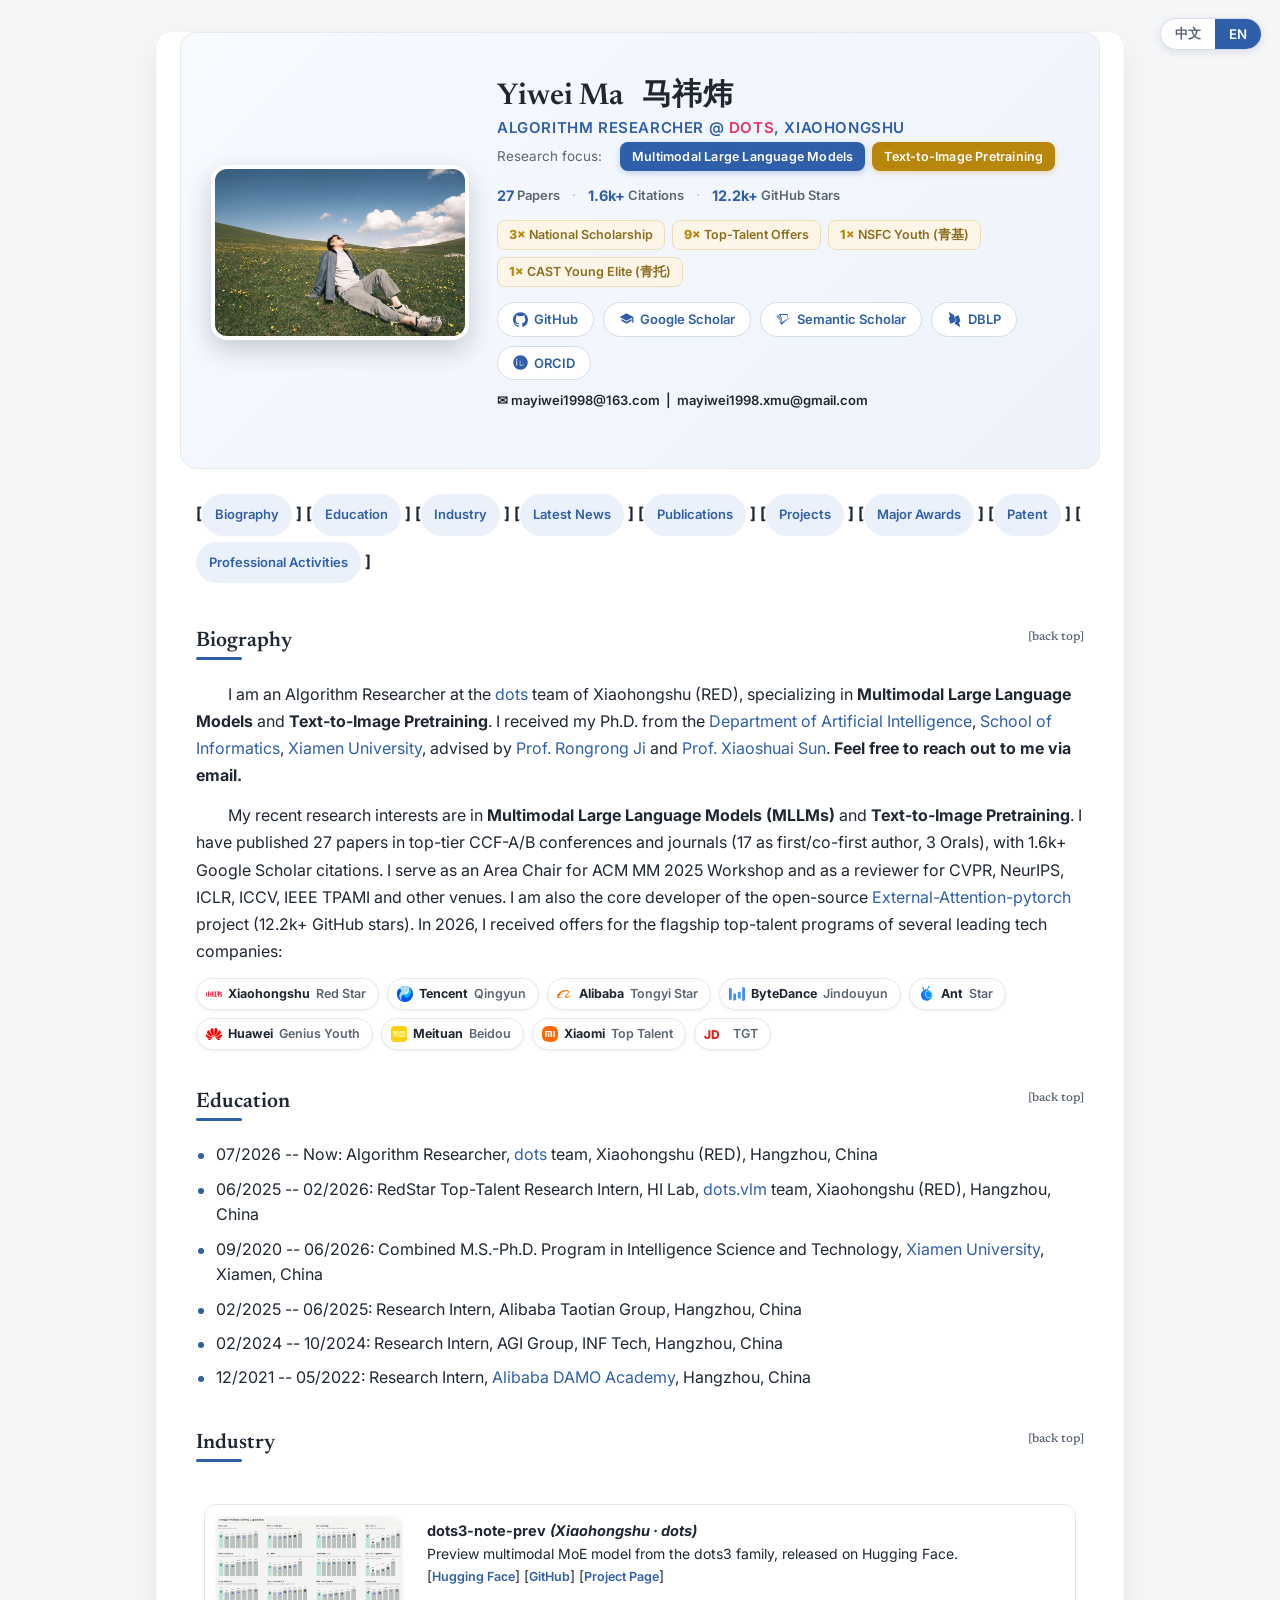
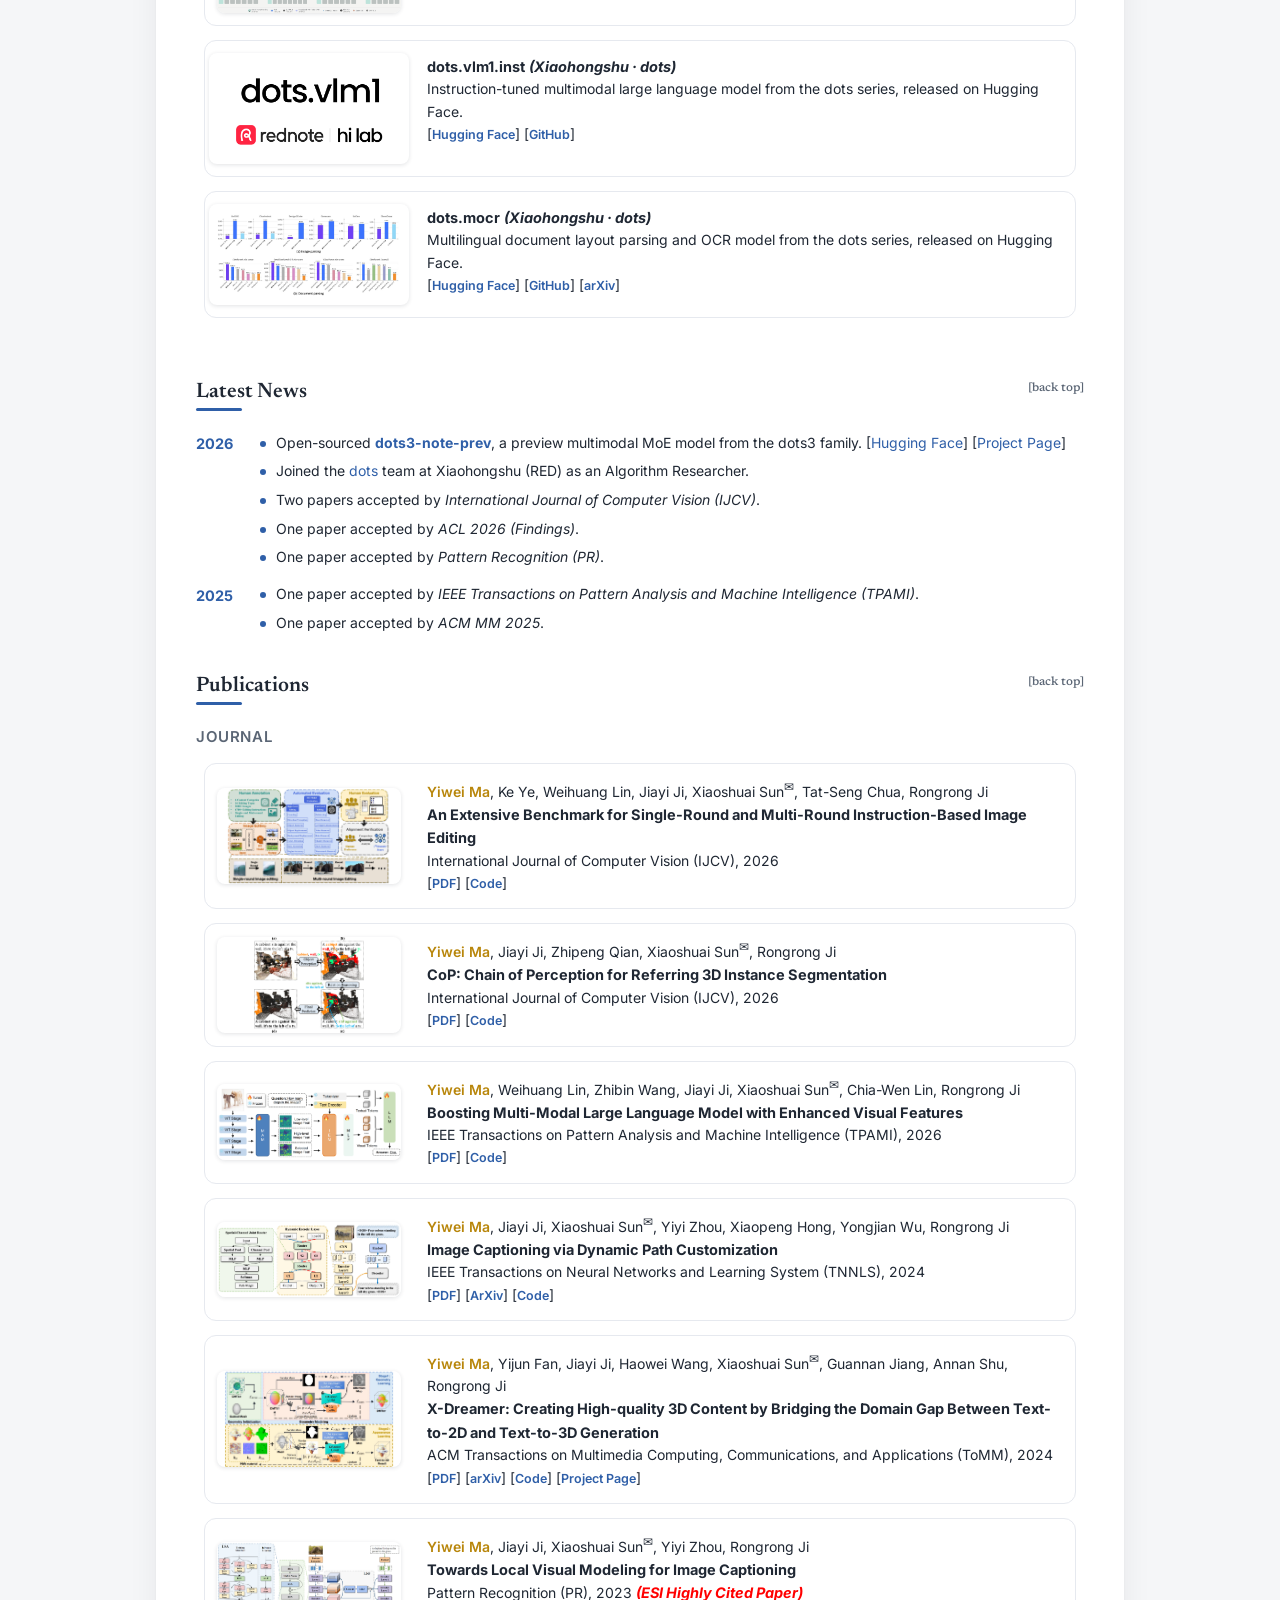
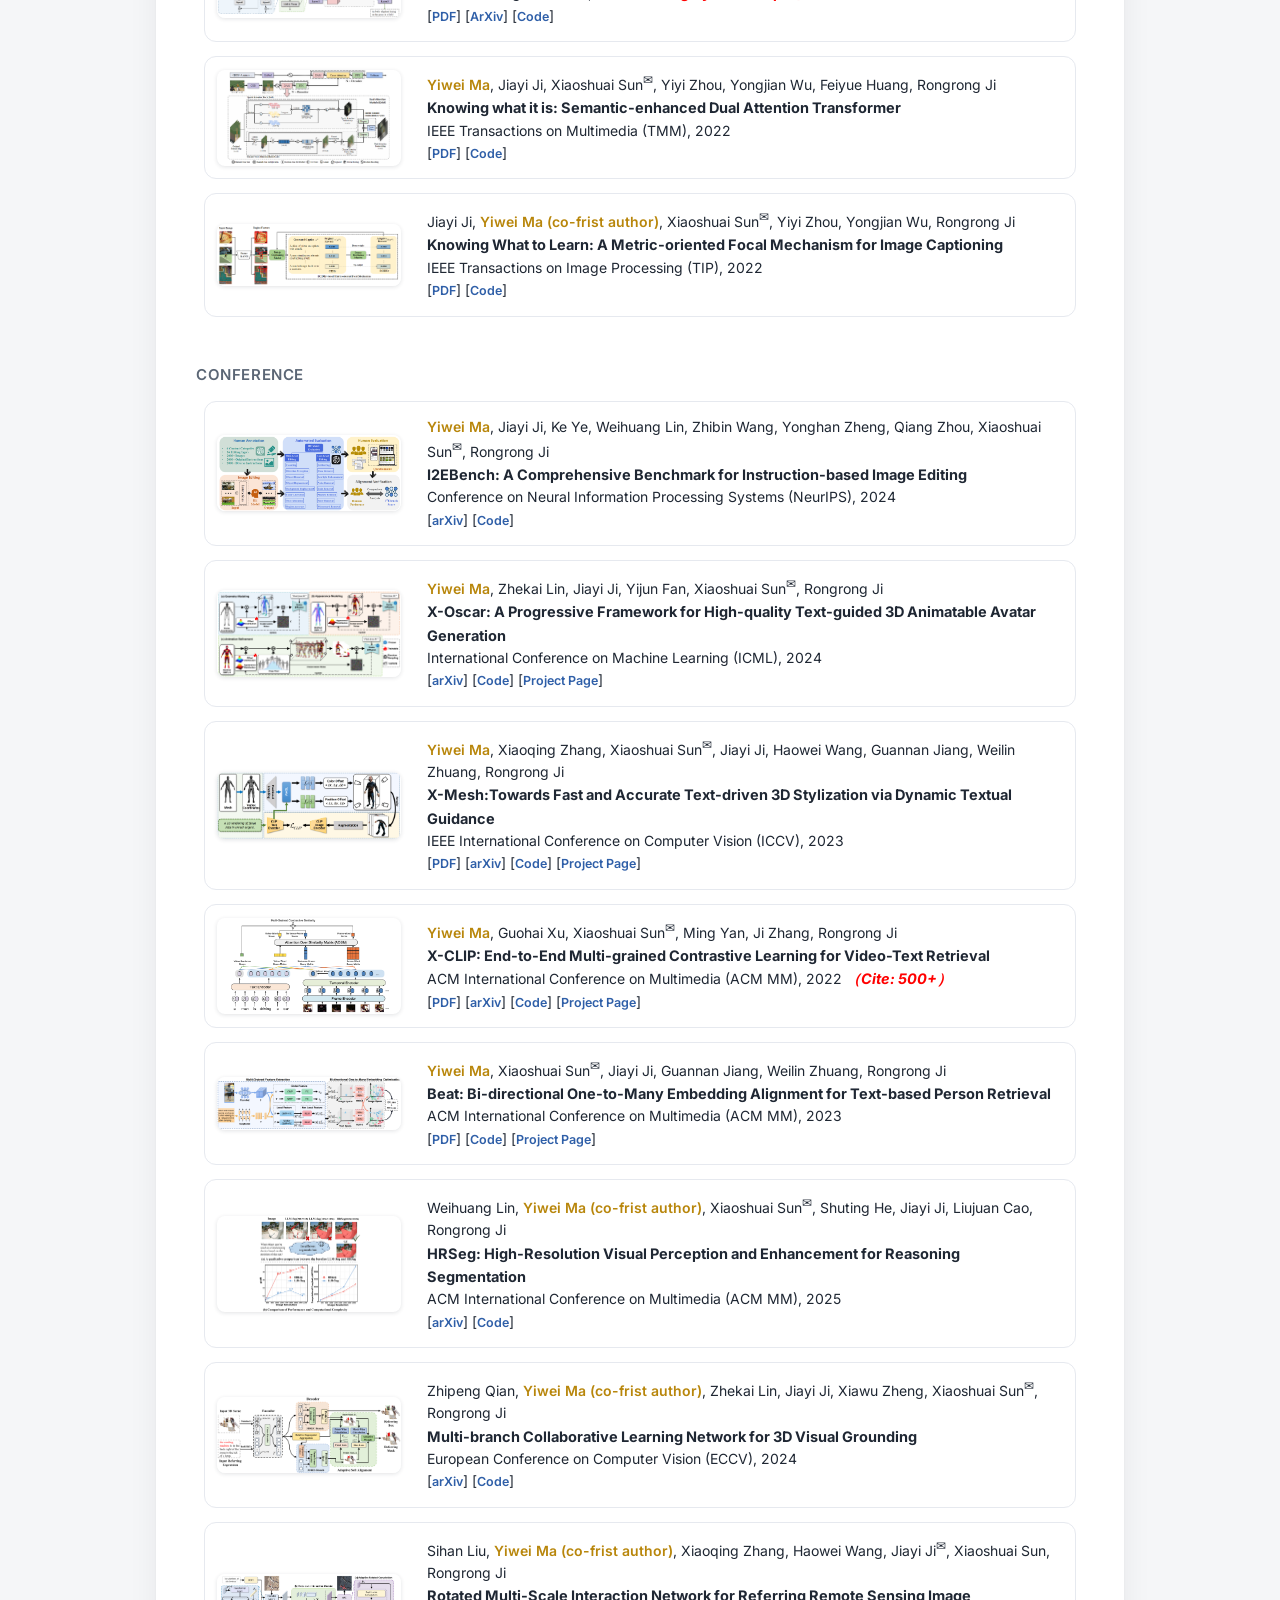
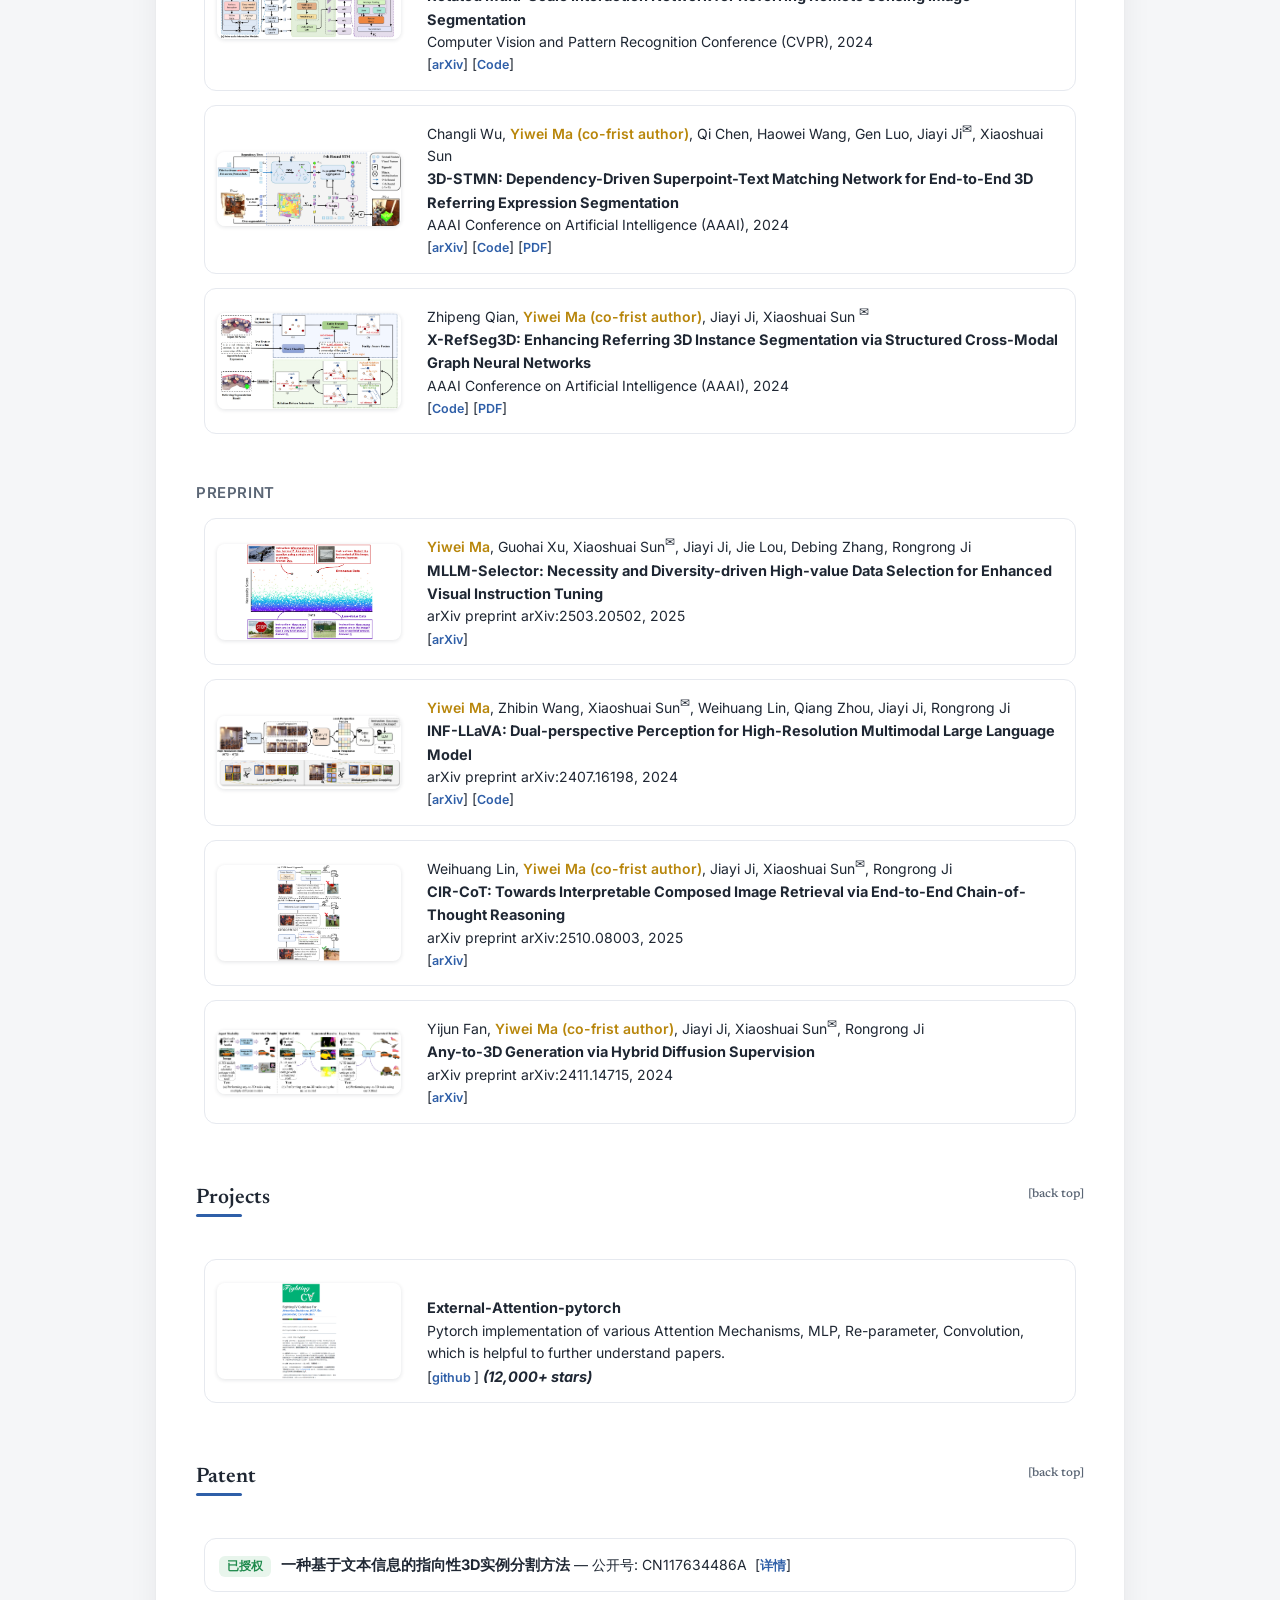
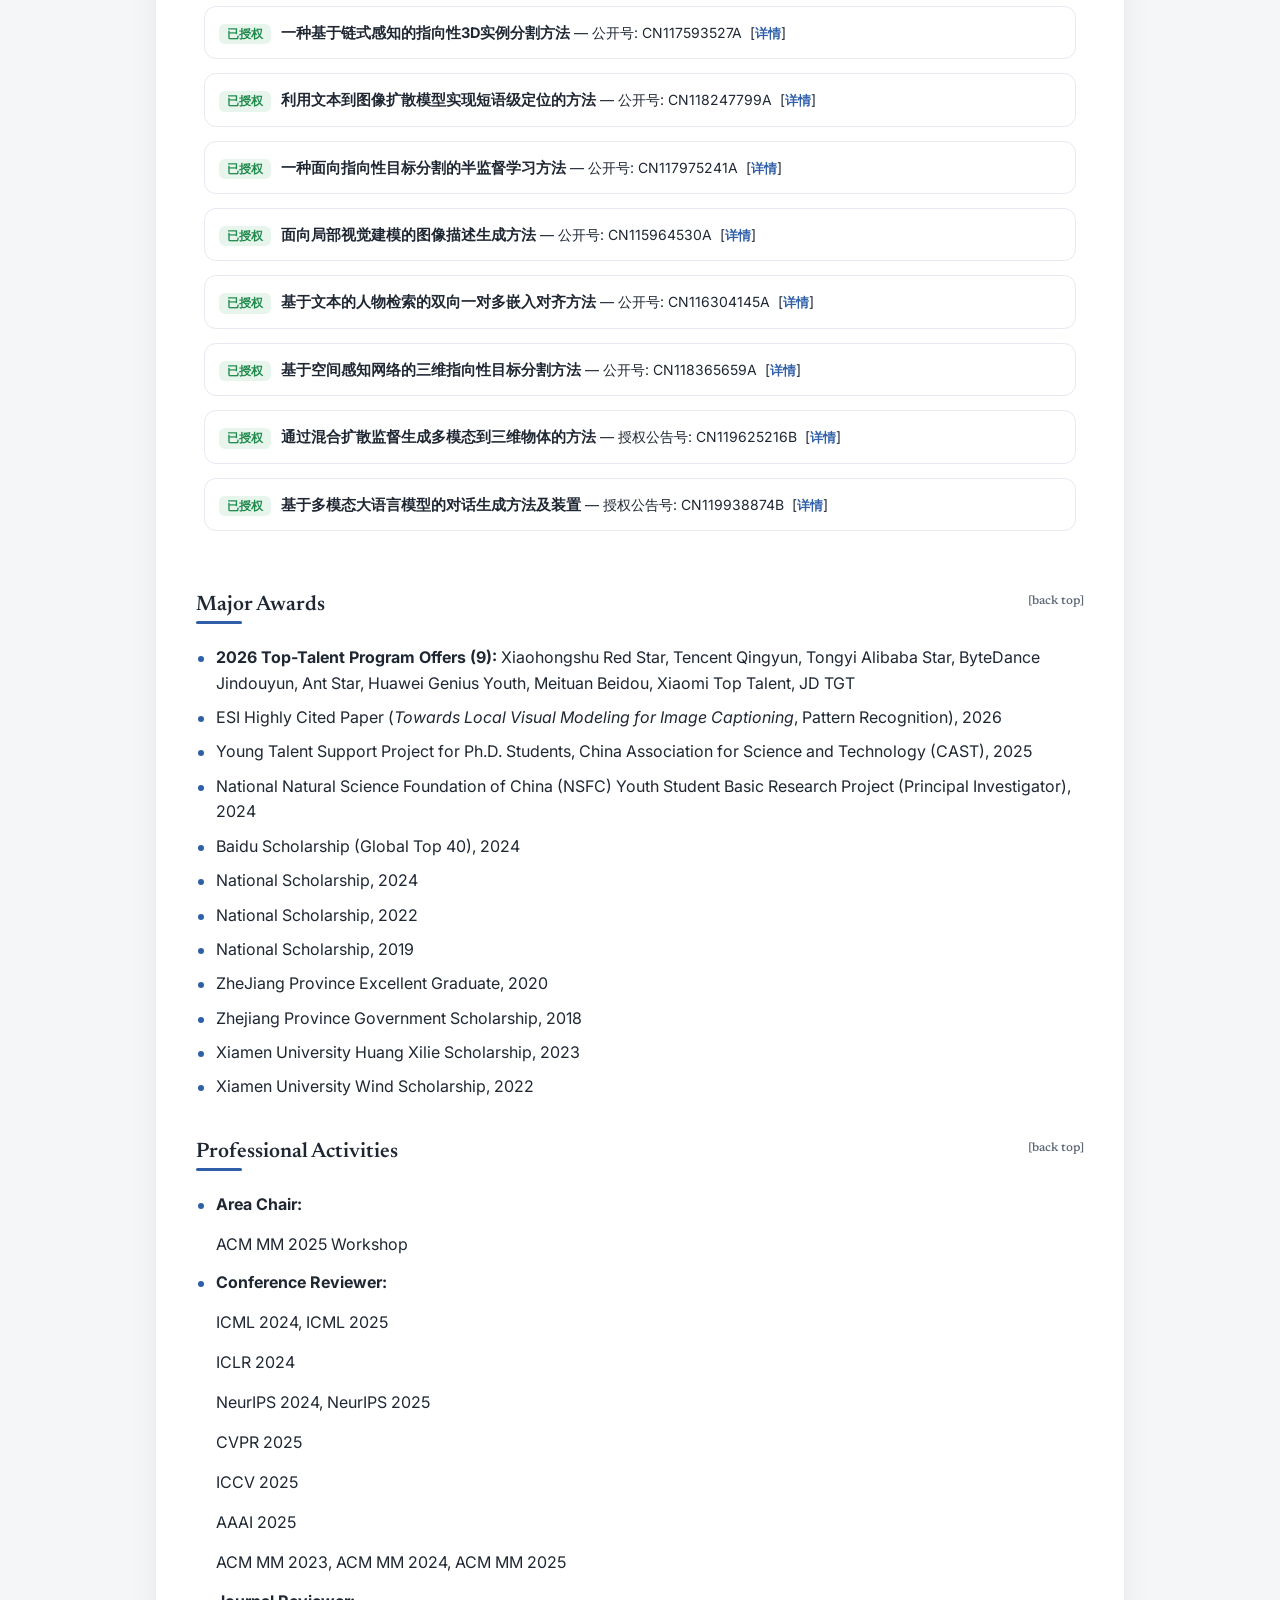
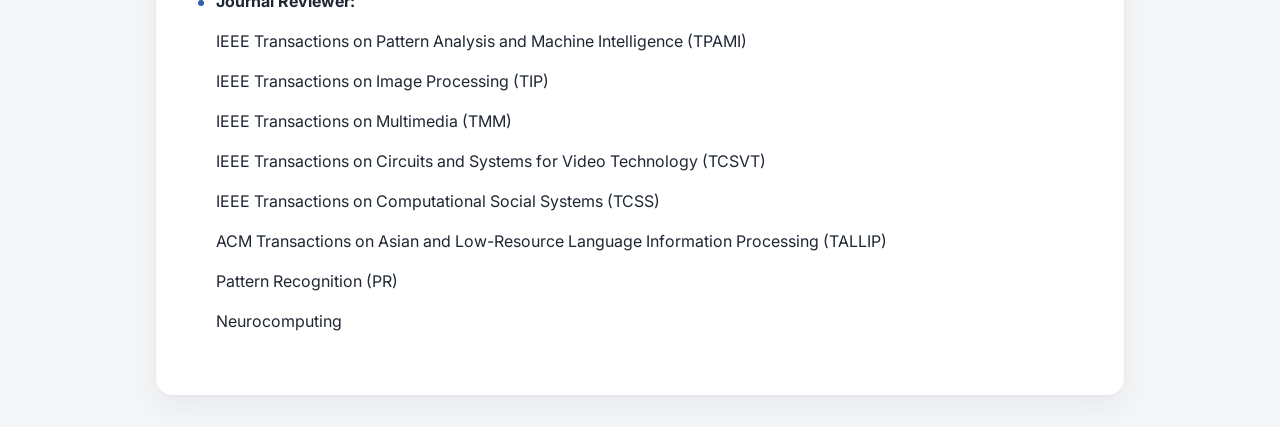
==== commit 3ab3cff5: "Correct INF Tech internship name" ====
--- a/index.html
+++ b/index.html
@@ -87,8 +87,8 @@
   <li class="lang-zh"> 2020.09 -- 2026.06：智能科学与技术 硕博连读，<a href="https://en.xmu.edu.cn/" target="_blank">厦门大学</a>，厦门</li>
   <li class="lang-en"> 02/2025 -- 06/2025: Research Intern, Alibaba Taotian Group, Hangzhou, China </li>
   <li class="lang-zh"> 2025.02 -- 2025.06：研究型实习，阿里巴巴淘天集团，杭州</li>
-  <li class="lang-en"> 02/2024 -- 10/2024: Research Intern, AGI Group, Infinite Light Years, Hangzhou, China</li>
-  <li class="lang-zh"> 2024.02 -- 2024.10：研究型实习，无限光年 AGI 组，杭州</li>
+  <li class="lang-en"> 02/2024 -- 10/2024: Research Intern, AGI Group, INF Tech, Hangzhou, China</li>
+  <li class="lang-zh"> 2024.02 -- 2024.10：研究型实习，INF Tech（无限光年）AGI 组，杭州</li>
   <li class="lang-en"> 12/2021 -- 05/2022: Research Intern, <a href="https://damo.alibaba.com/labs/?goto=1" target="_blank">Alibaba DAMO Academy</a>, Hangzhou, China </li>
   <li class="lang-zh"> 2021.12 -- 2022.05：研究型实习，<a href="https://damo.alibaba.com/labs/?goto=1" target="_blank">阿里巴巴达摩院</a>，杭州</li>
   <!-- <li> 09/2018 -- 06/2021: M.S. in Computer Technology, <a href="https://en.xmu.edu.cn/" target="_blank">Xiamen University</a>, Xiamen, China </li>   -->
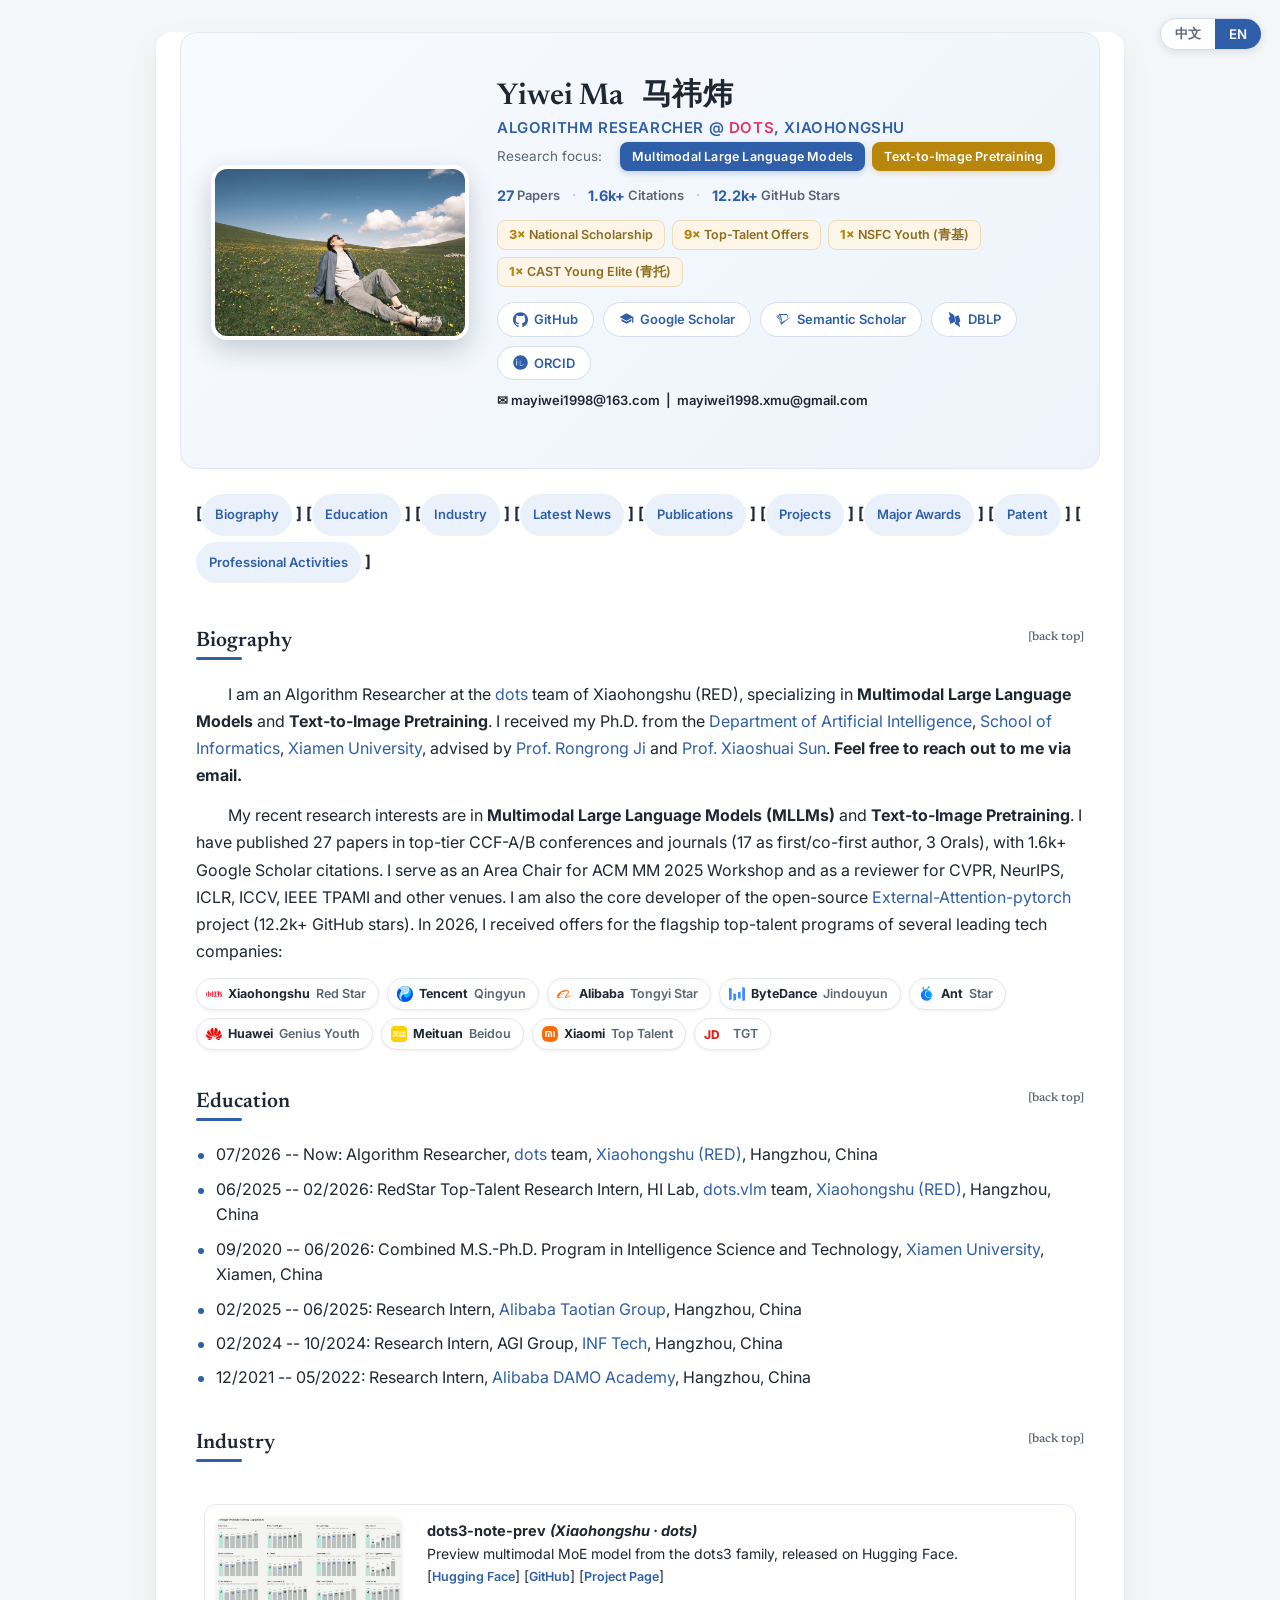
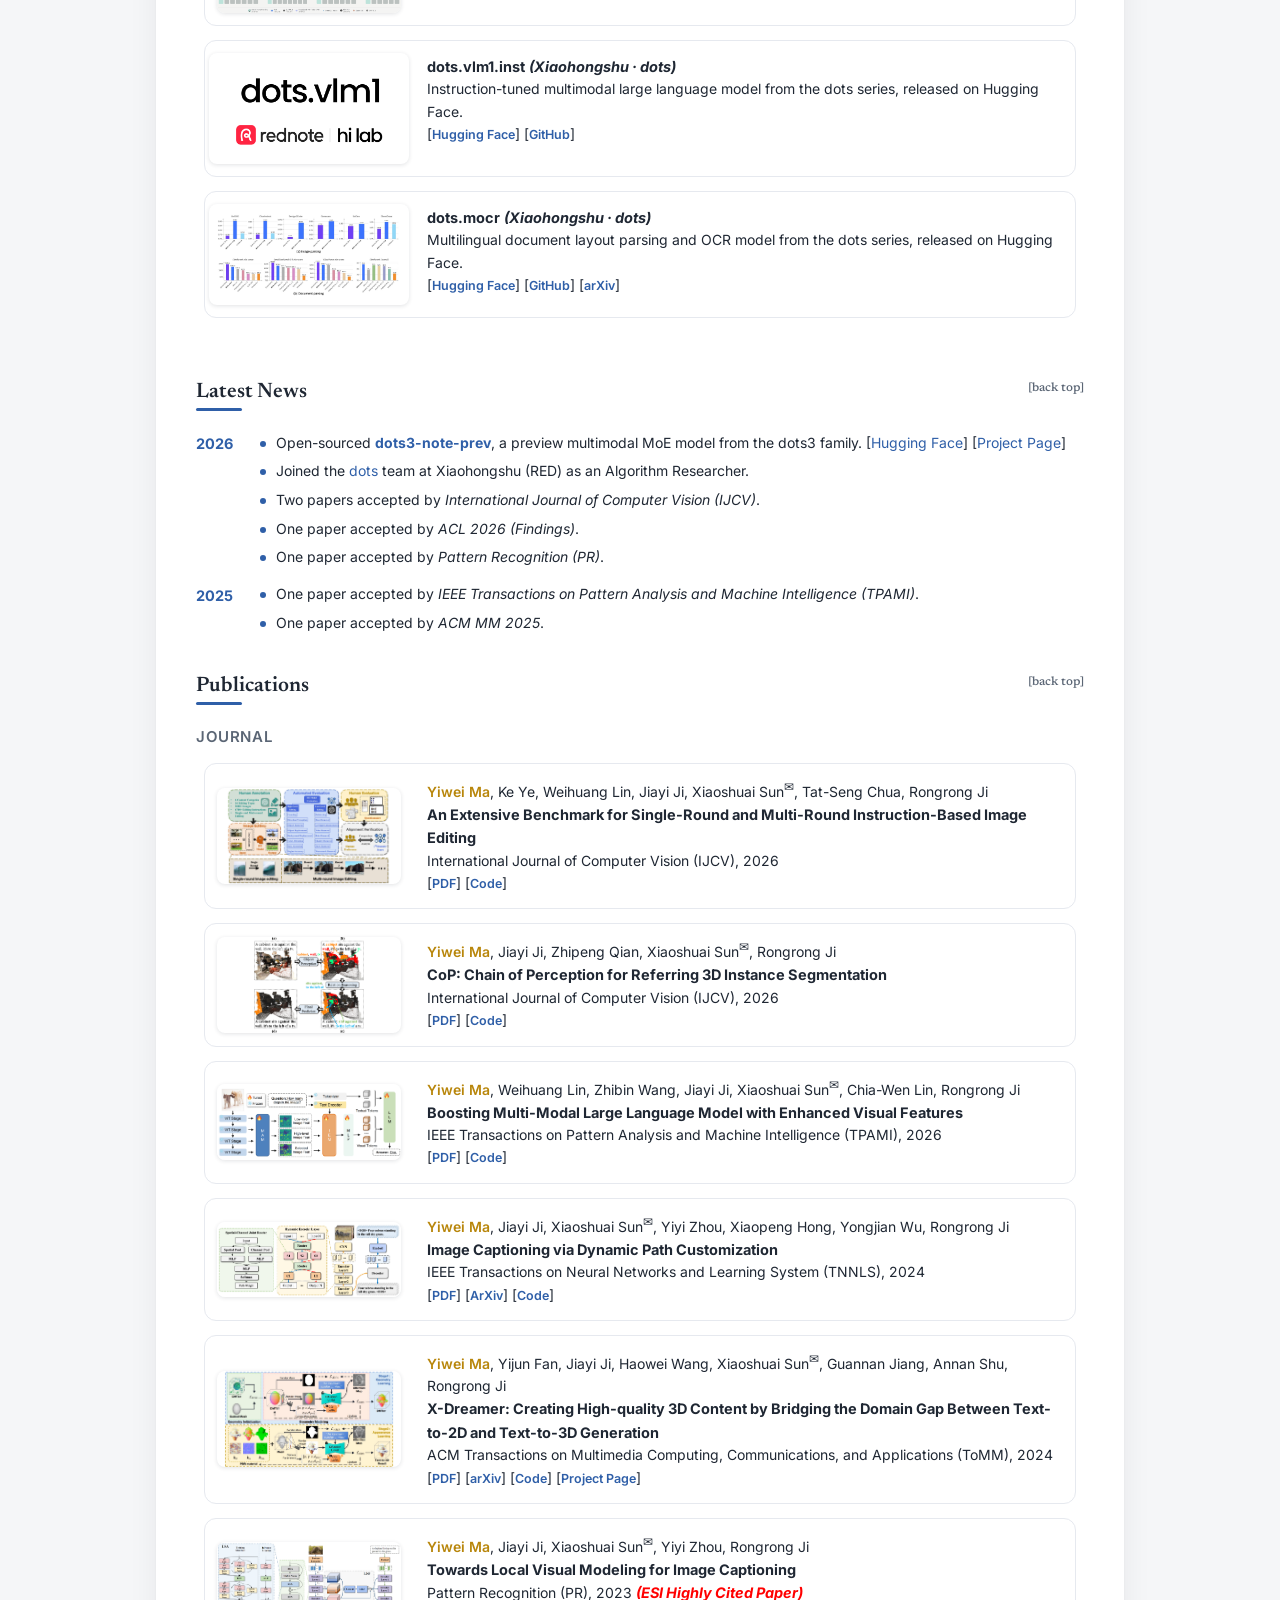
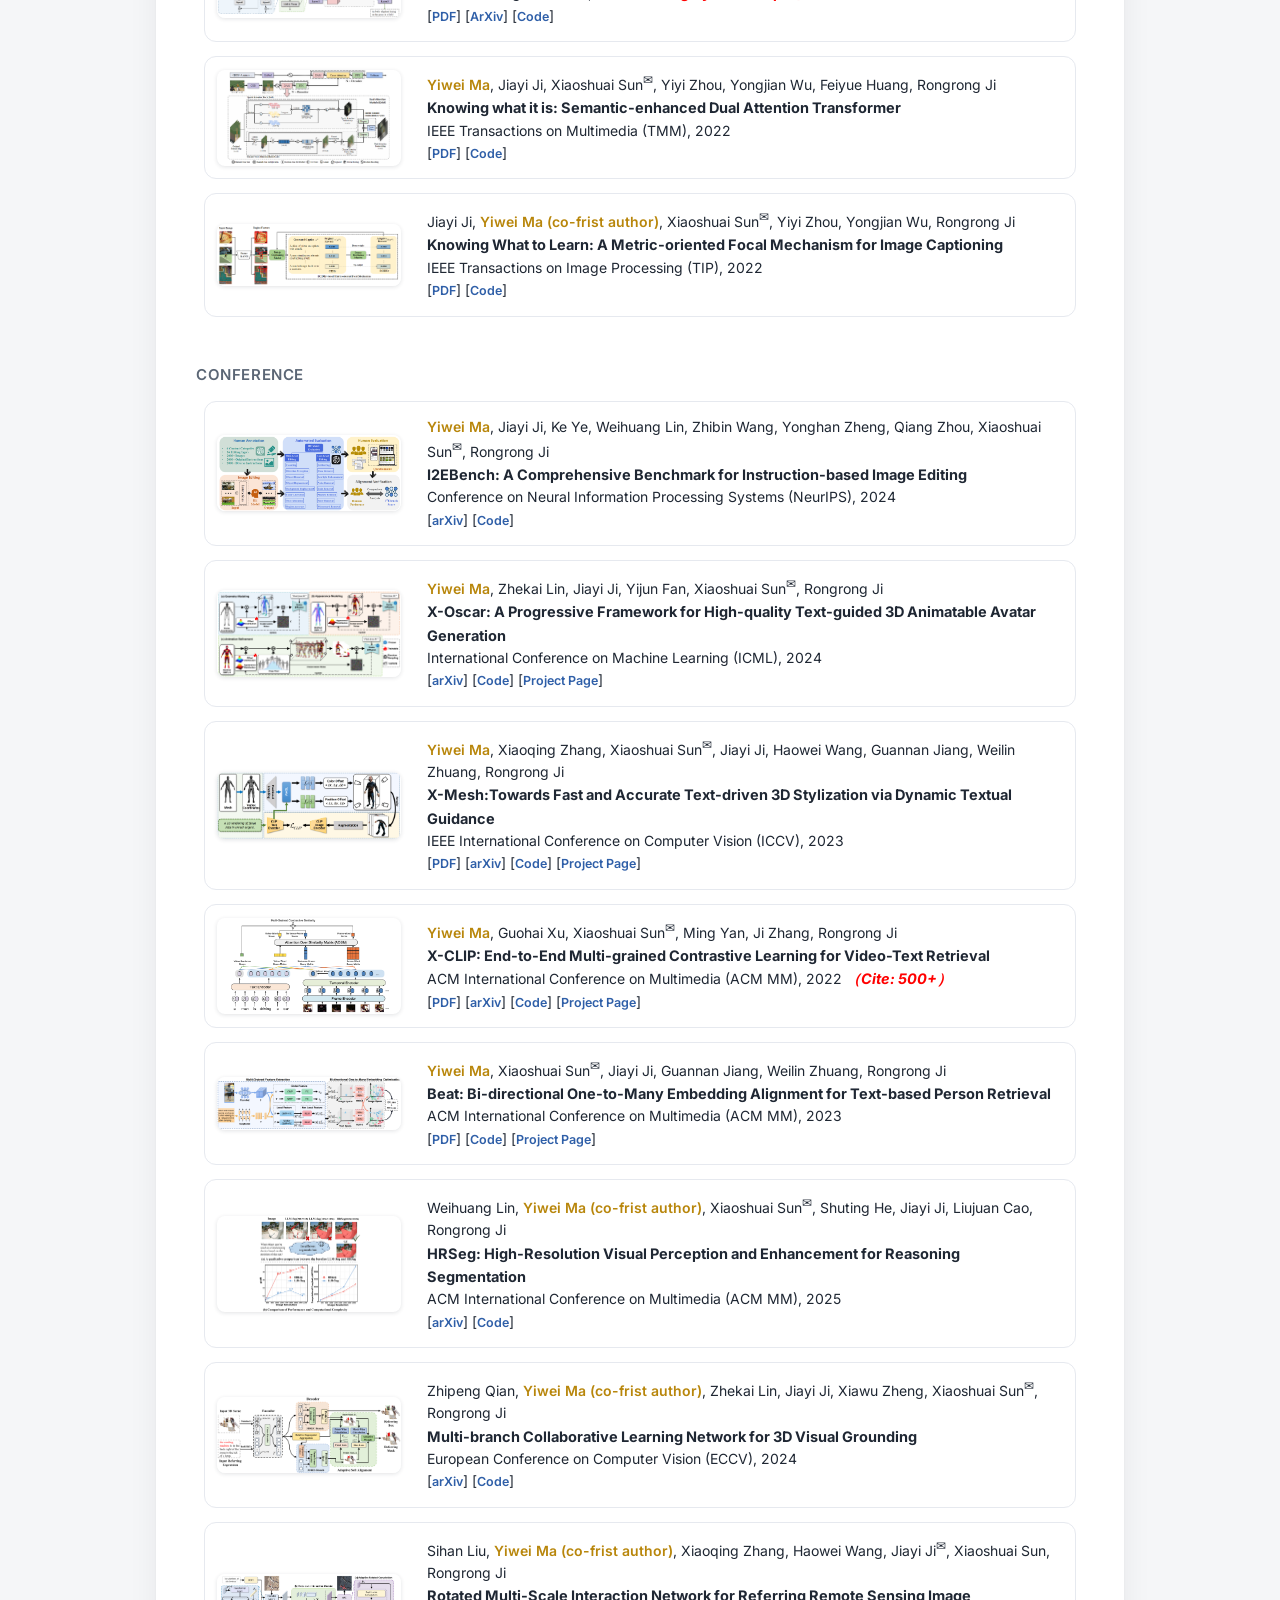
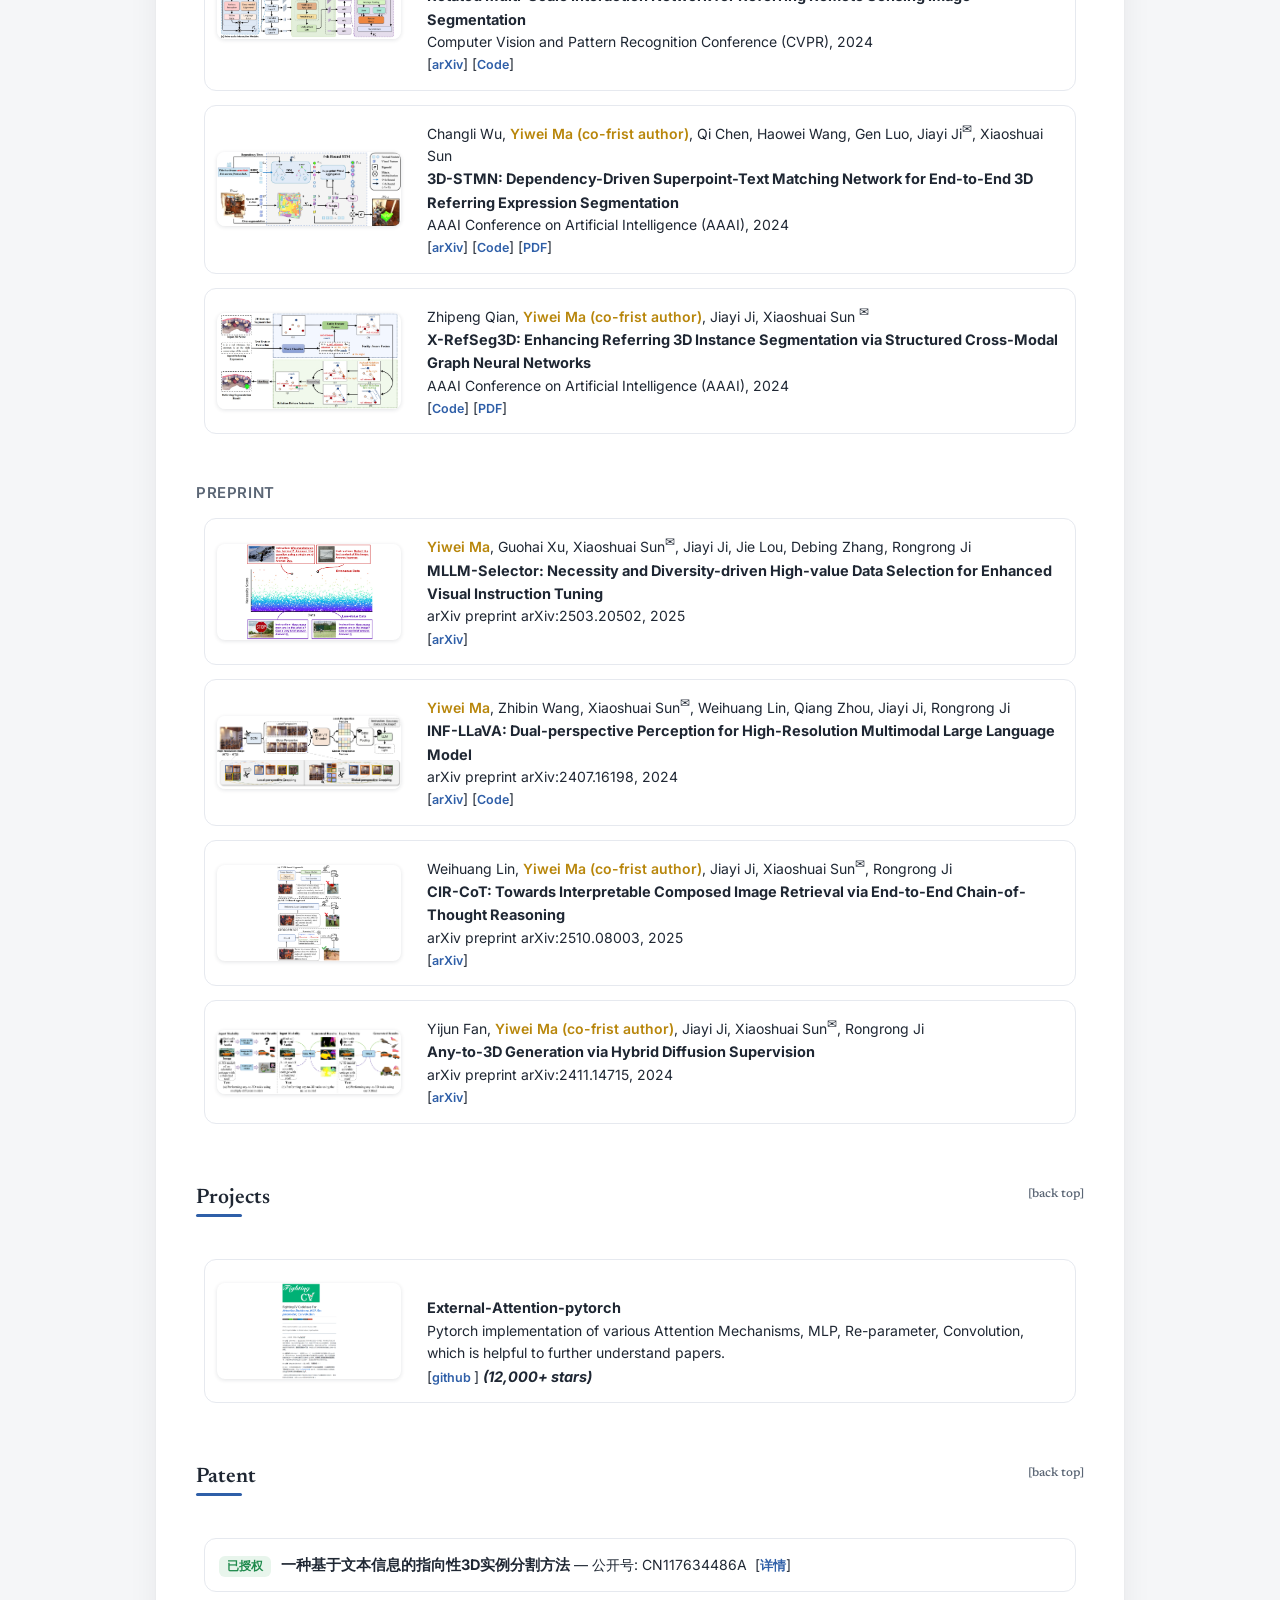
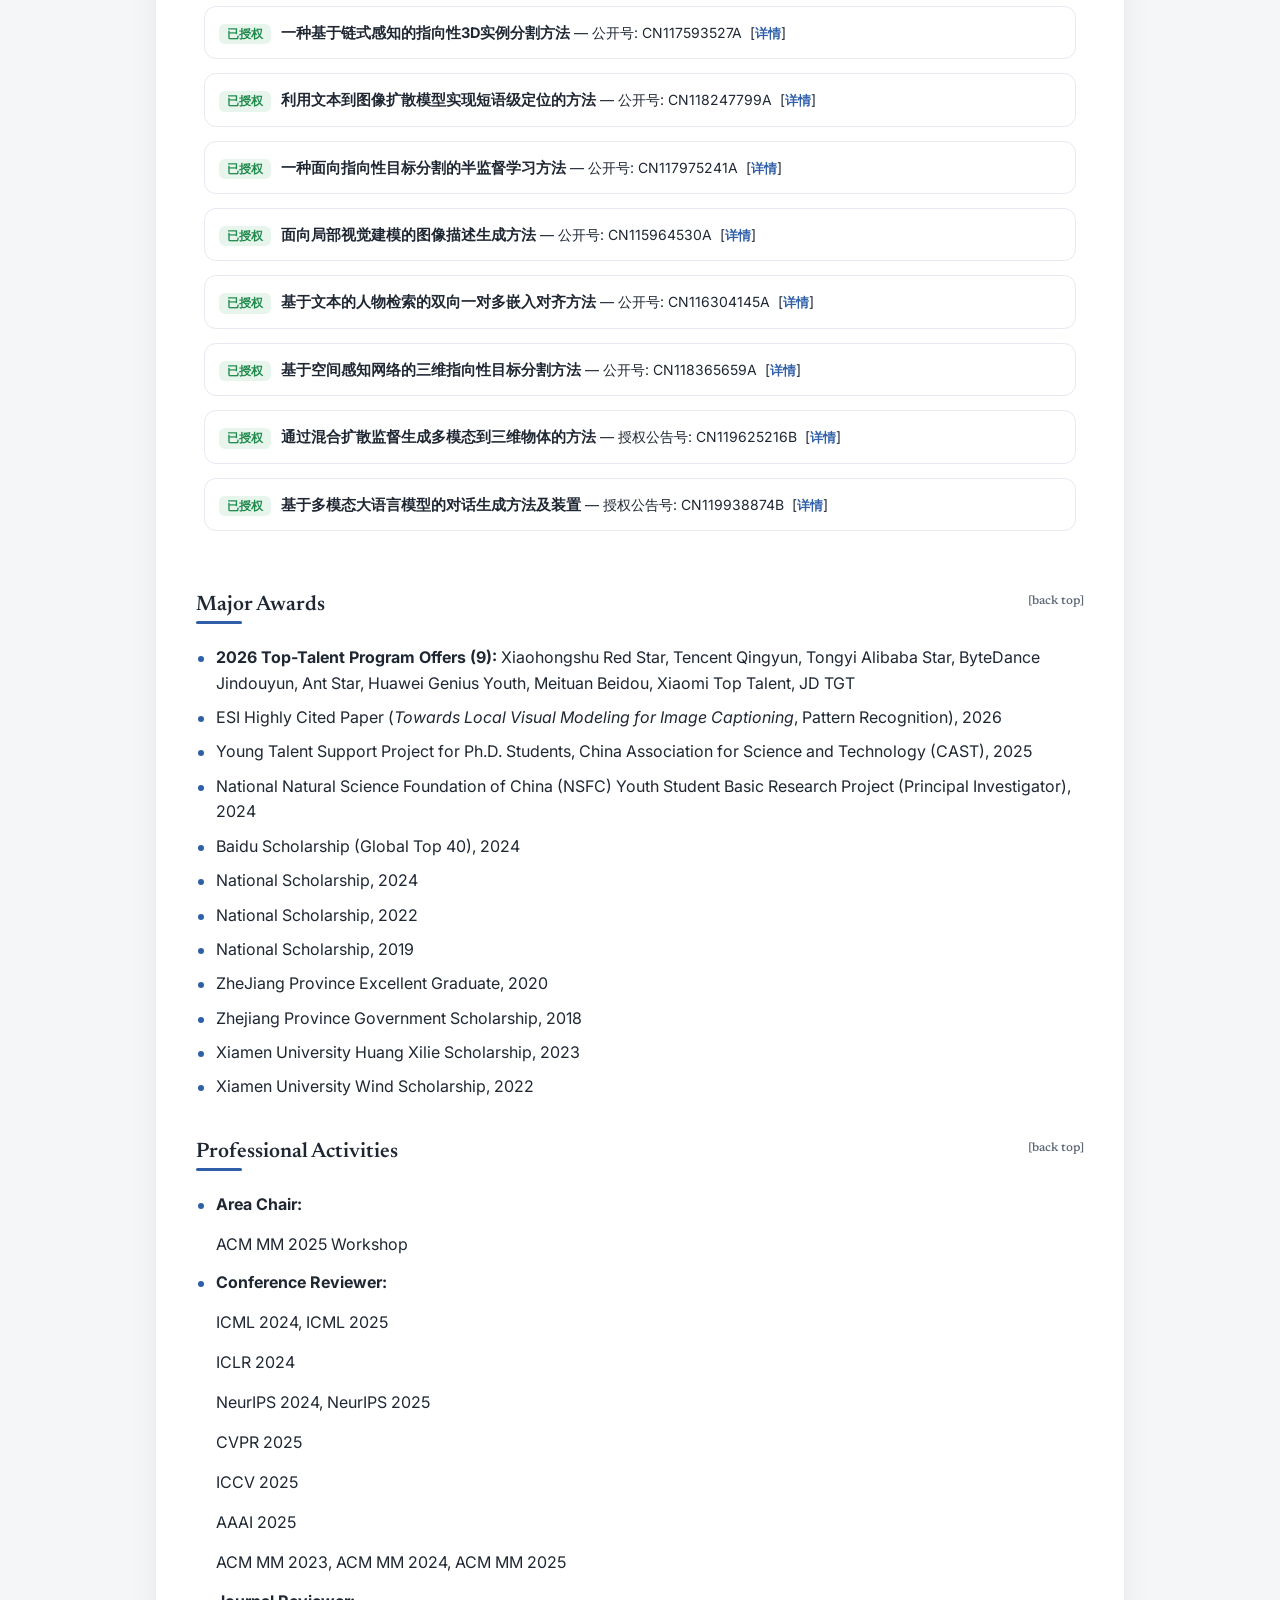
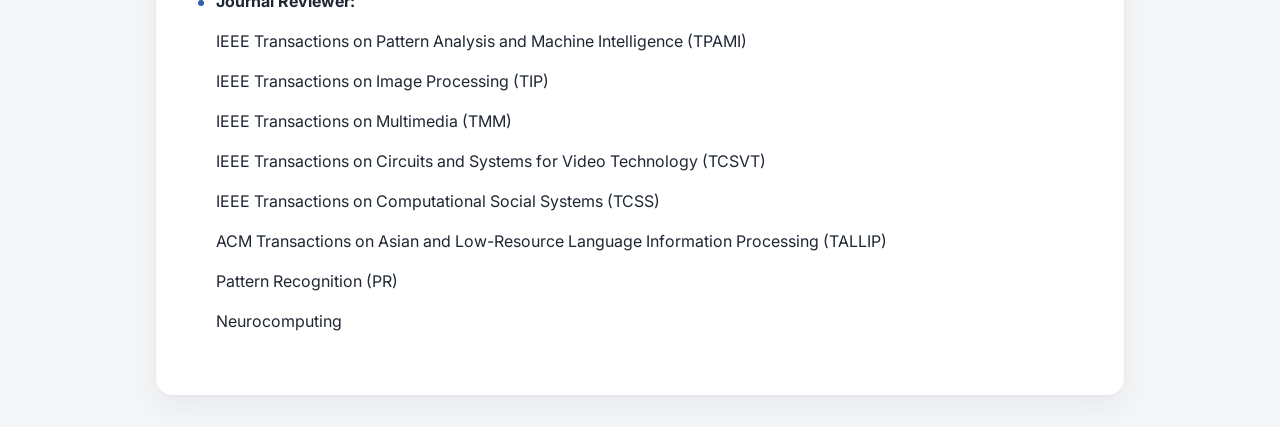
==== commit ead6177d: "Add company links to experience timeline" ====
--- a/index.html
+++ b/index.html
@@ -79,16 +79,16 @@
 
 <h2><span class="lang-en">Education</span><span class="lang-zh">教育经历</span><a name="education"></a>&nbsp;&nbsp;&nbsp;<a style=" color:#9D849A; font-size:15px;" href="#top"><span class="lang-en">[back top]</span><span class="lang-zh">[返回顶部]</span></a></h2>
 <ul>
-  <li class="lang-en"> 07/2026 -- Now: Algorithm Researcher, <a href="https://studio.dots.ai/?aggregation_id=2" target="_blank">dots</a> team, Xiaohongshu (RED), Hangzhou, China</li>
-  <li class="lang-zh"> 2026.07 -- 至今：算法研究员，小红书（RED）<a href="https://studio.dots.ai/?aggregation_id=2" target="_blank">dots</a> 团队，杭州</li>
-  <li class="lang-en"> 06/2025 -- 02/2026: RedStar Top-Talent Research Intern, HI Lab, <a href="https://studio.dots.ai/?aggregation_id=2" target="_blank">dots.vlm</a> team, Xiaohongshu (RED), Hangzhou, China</li>
-  <li class="lang-zh"> 2025.06 -- 2026.02：小红书 RedStar 顶尖人才研究实习，HI Lab <a href="https://studio.dots.ai/?aggregation_id=2" target="_blank">dots.vlm</a> 团队，杭州</li>
+  <li class="lang-en"> 07/2026 -- Now: Algorithm Researcher, <a href="https://studio.dots.ai/?aggregation_id=2" target="_blank">dots</a> team, <a href="https://www.xiaohongshu.com/" target="_blank">Xiaohongshu (RED)</a>, Hangzhou, China</li>
+  <li class="lang-zh"> 2026.07 -- 至今：算法研究员，<a href="https://www.xiaohongshu.com/" target="_blank">小红书（RED）</a><a href="https://studio.dots.ai/?aggregation_id=2" target="_blank">dots</a> 团队，杭州</li>
+  <li class="lang-en"> 06/2025 -- 02/2026: RedStar Top-Talent Research Intern, HI Lab, <a href="https://studio.dots.ai/?aggregation_id=2" target="_blank">dots.vlm</a> team, <a href="https://www.xiaohongshu.com/" target="_blank">Xiaohongshu (RED)</a>, Hangzhou, China</li>
+  <li class="lang-zh"> 2025.06 -- 2026.02：<a href="https://www.xiaohongshu.com/" target="_blank">小红书</a> RedStar 顶尖人才研究实习，HI Lab <a href="https://studio.dots.ai/?aggregation_id=2" target="_blank">dots.vlm</a> 团队，杭州</li>
   <li class="lang-en"> 09/2020 -- 06/2026: Combined M.S.-Ph.D. Program in Intelligence Science and Technology, <a href="https://en.xmu.edu.cn/" target="_blank">Xiamen University</a>, Xiamen, China</li>
   <li class="lang-zh"> 2020.09 -- 2026.06：智能科学与技术 硕博连读，<a href="https://en.xmu.edu.cn/" target="_blank">厦门大学</a>，厦门</li>
-  <li class="lang-en"> 02/2025 -- 06/2025: Research Intern, Alibaba Taotian Group, Hangzhou, China </li>
-  <li class="lang-zh"> 2025.02 -- 2025.06：研究型实习，阿里巴巴淘天集团，杭州</li>
-  <li class="lang-en"> 02/2024 -- 10/2024: Research Intern, AGI Group, INF Tech, Hangzhou, China</li>
-  <li class="lang-zh"> 2024.02 -- 2024.10：研究型实习，INF Tech（无限光年）AGI 组，杭州</li>
+  <li class="lang-en"> 02/2025 -- 06/2025: Research Intern, <a href="https://www.alibabagroup.com/en-US" target="_blank">Alibaba Taotian Group</a>, Hangzhou, China </li>
+  <li class="lang-zh"> 2025.02 -- 2025.06：研究型实习，<a href="https://www.alibabagroup.com/zh-Hans" target="_blank">阿里巴巴淘天集团</a>，杭州</li>
+  <li class="lang-en"> 02/2024 -- 10/2024: Research Intern, AGI Group, <a href="https://inf.sg/" target="_blank">INF Tech</a>, Hangzhou, China</li>
+  <li class="lang-zh"> 2024.02 -- 2024.10：研究型实习，<a href="https://inf.sg/" target="_blank">INF Tech（无限光年）</a> AGI 组，杭州</li>
   <li class="lang-en"> 12/2021 -- 05/2022: Research Intern, <a href="https://damo.alibaba.com/labs/?goto=1" target="_blank">Alibaba DAMO Academy</a>, Hangzhou, China </li>
   <li class="lang-zh"> 2021.12 -- 2022.05：研究型实习，<a href="https://damo.alibaba.com/labs/?goto=1" target="_blank">阿里巴巴达摩院</a>，杭州</li>
   <!-- <li> 09/2018 -- 06/2021: M.S. in Computer Technology, <a href="https://en.xmu.edu.cn/" target="_blank">Xiamen University</a>, Xiamen, China </li>   -->
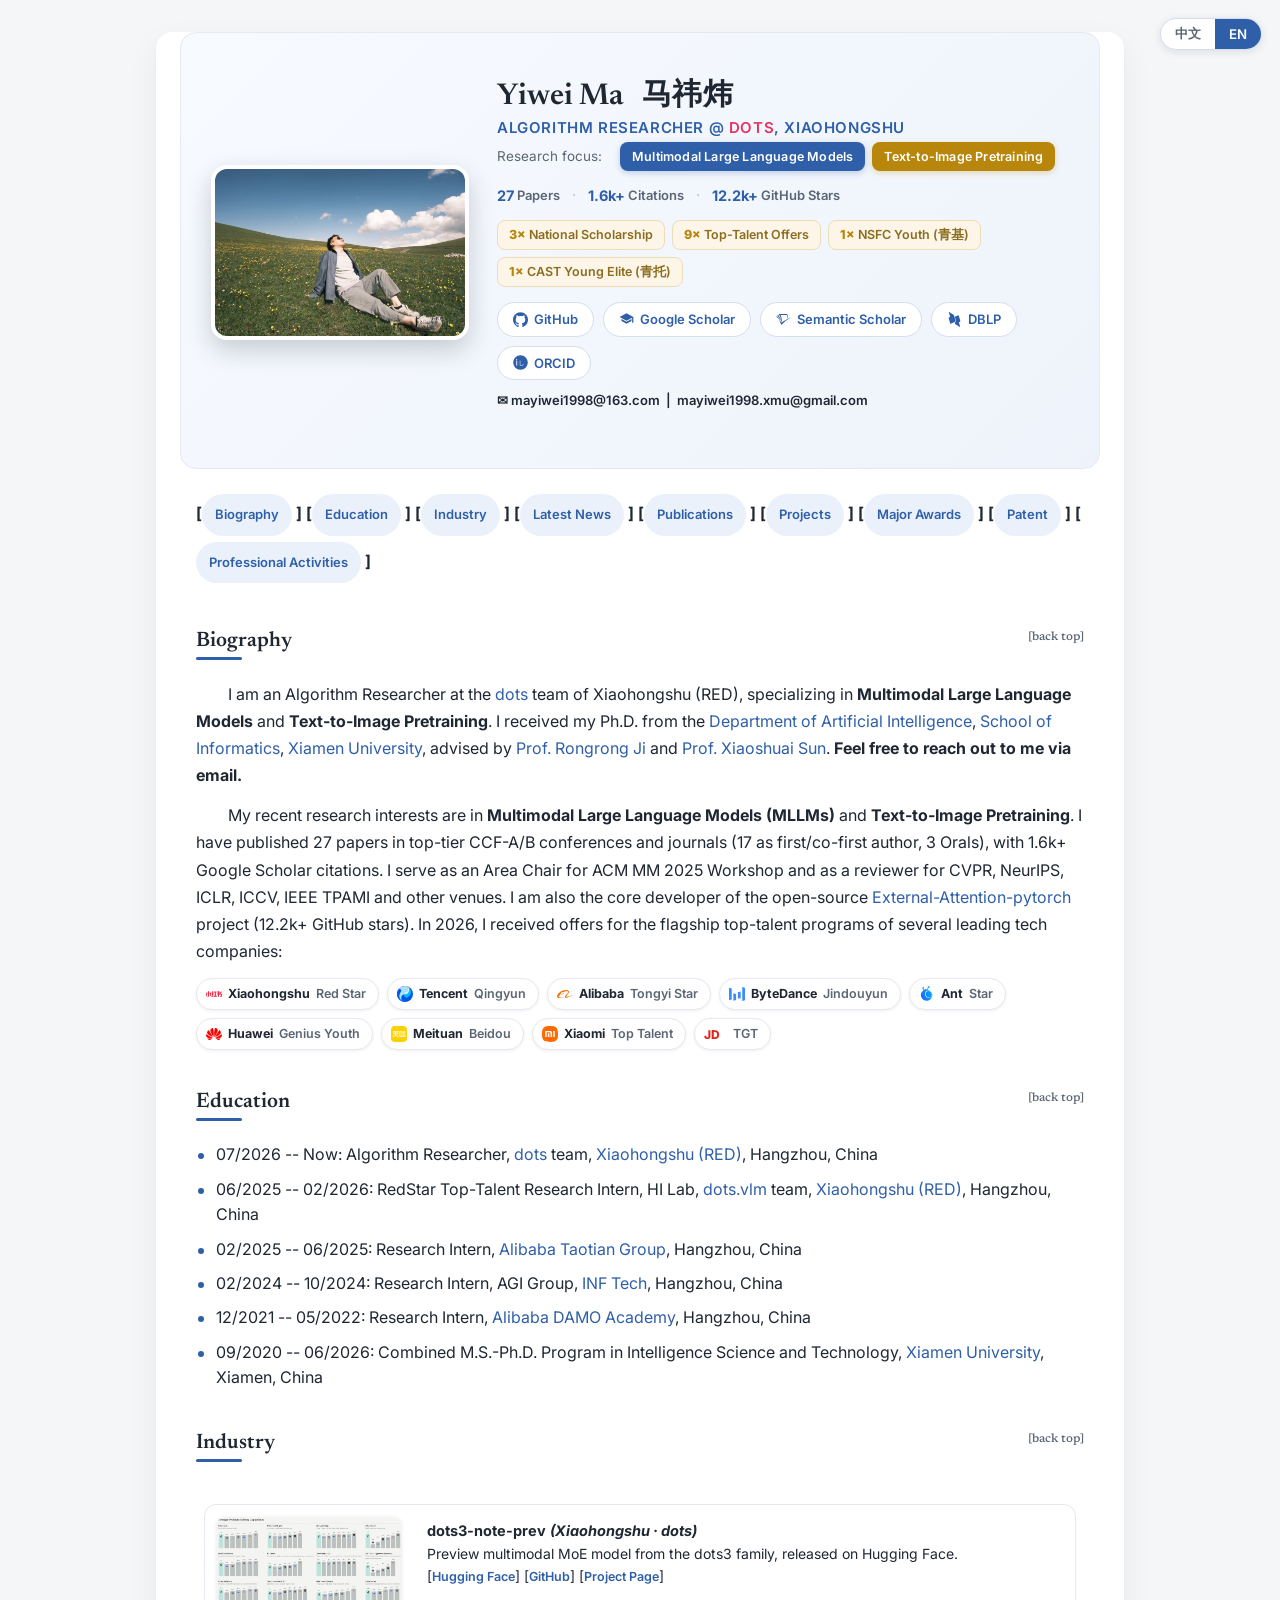
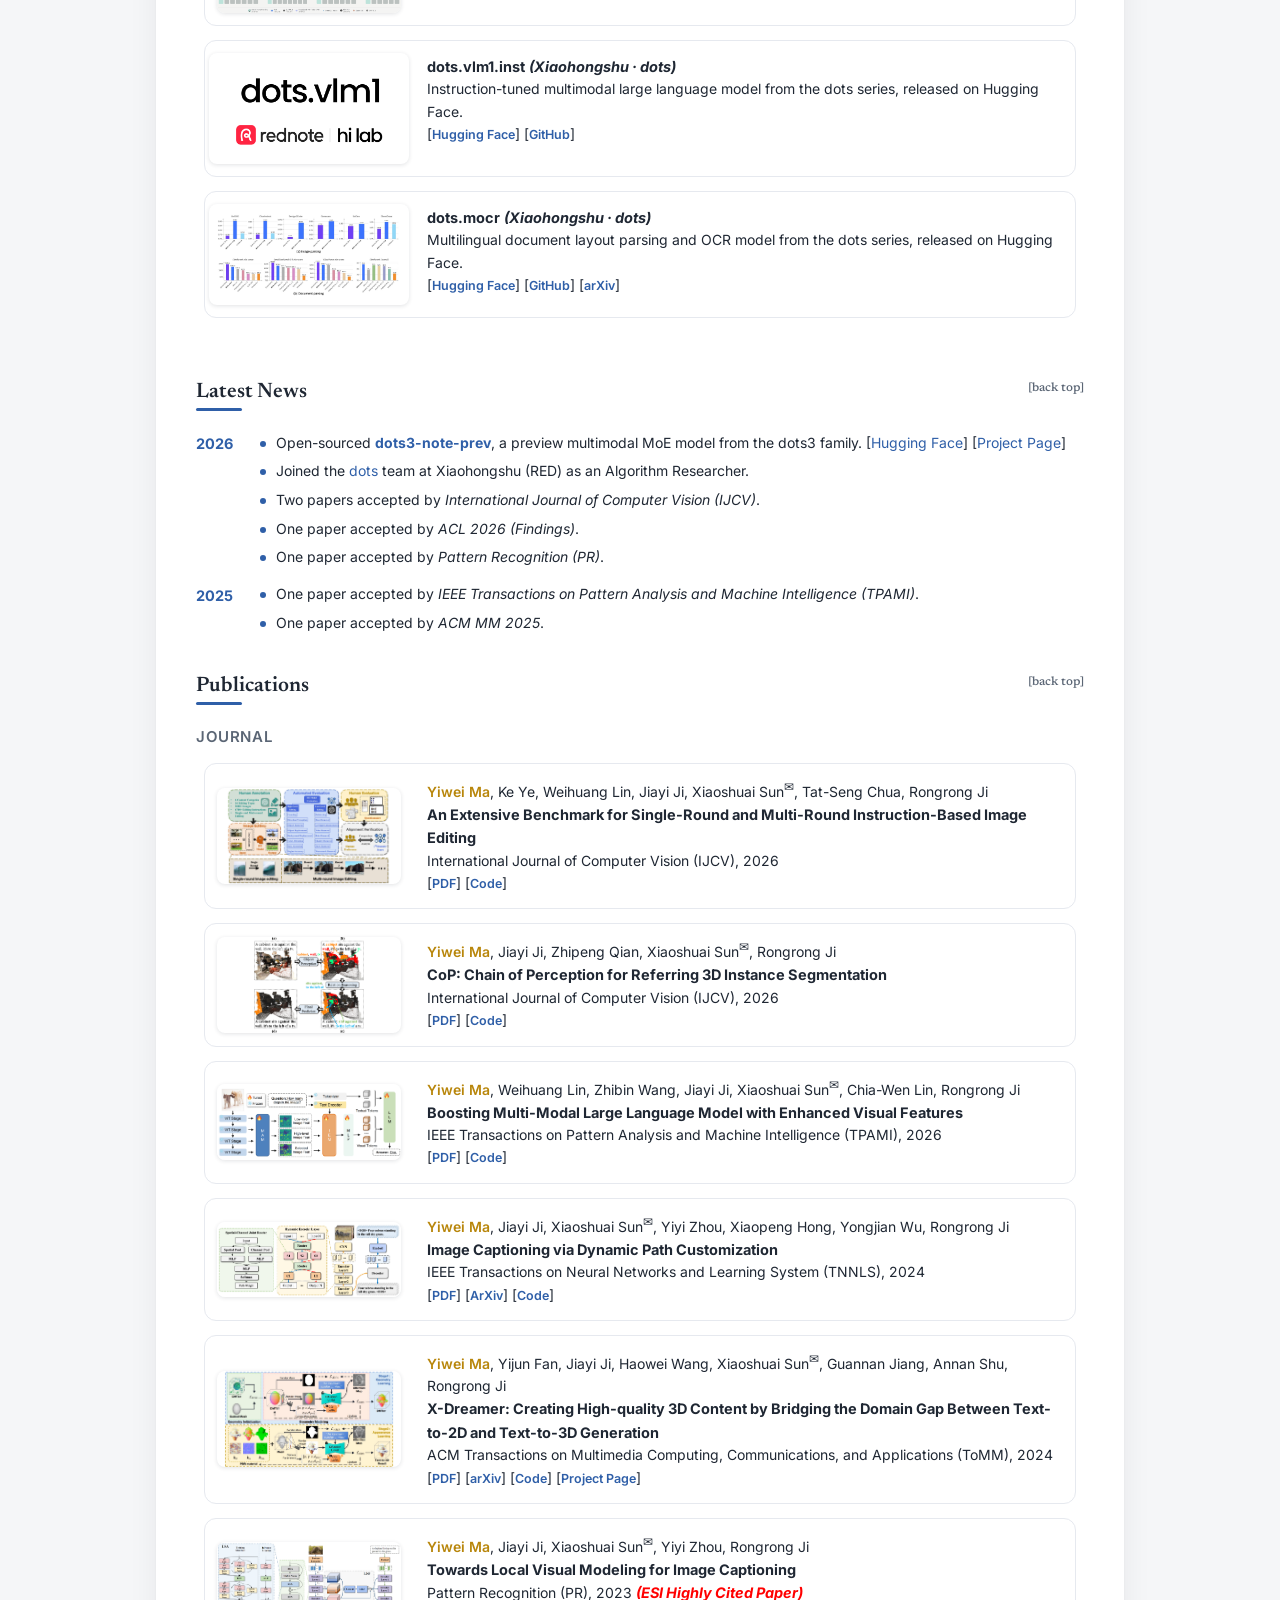
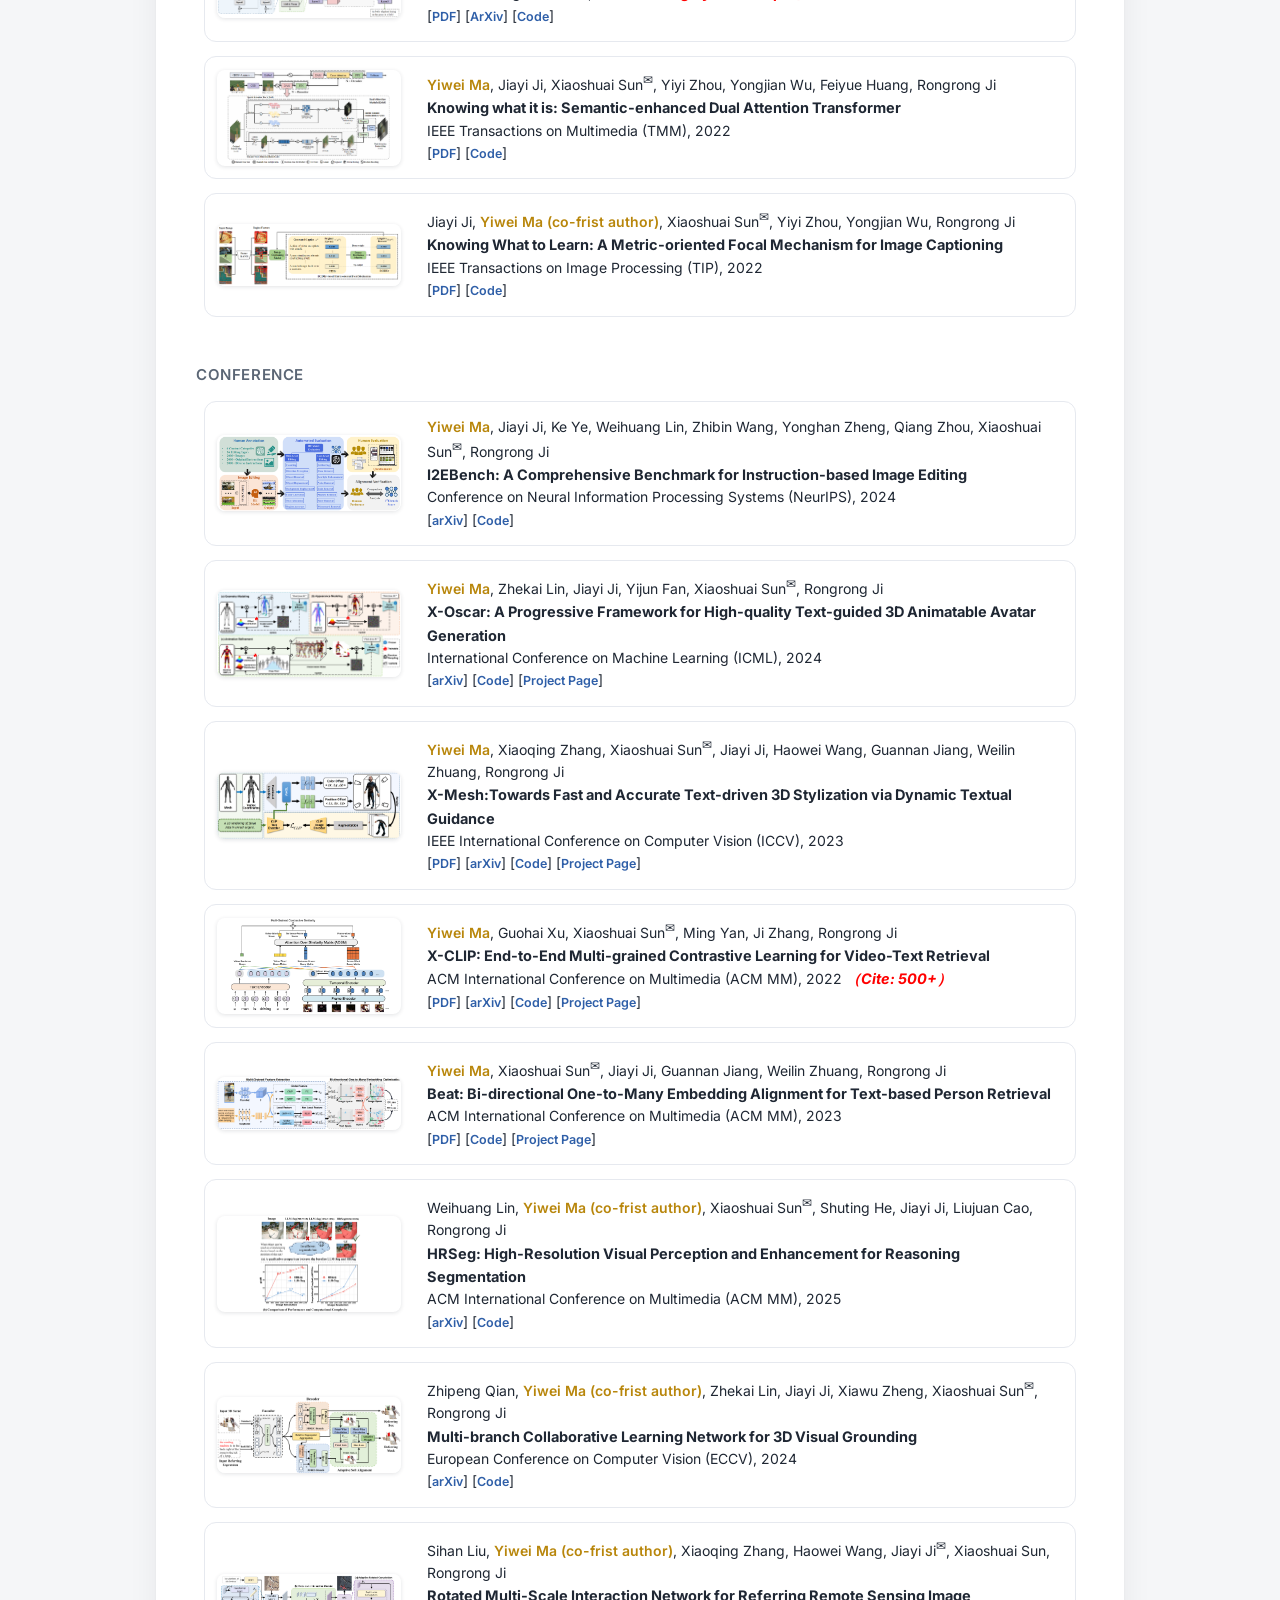
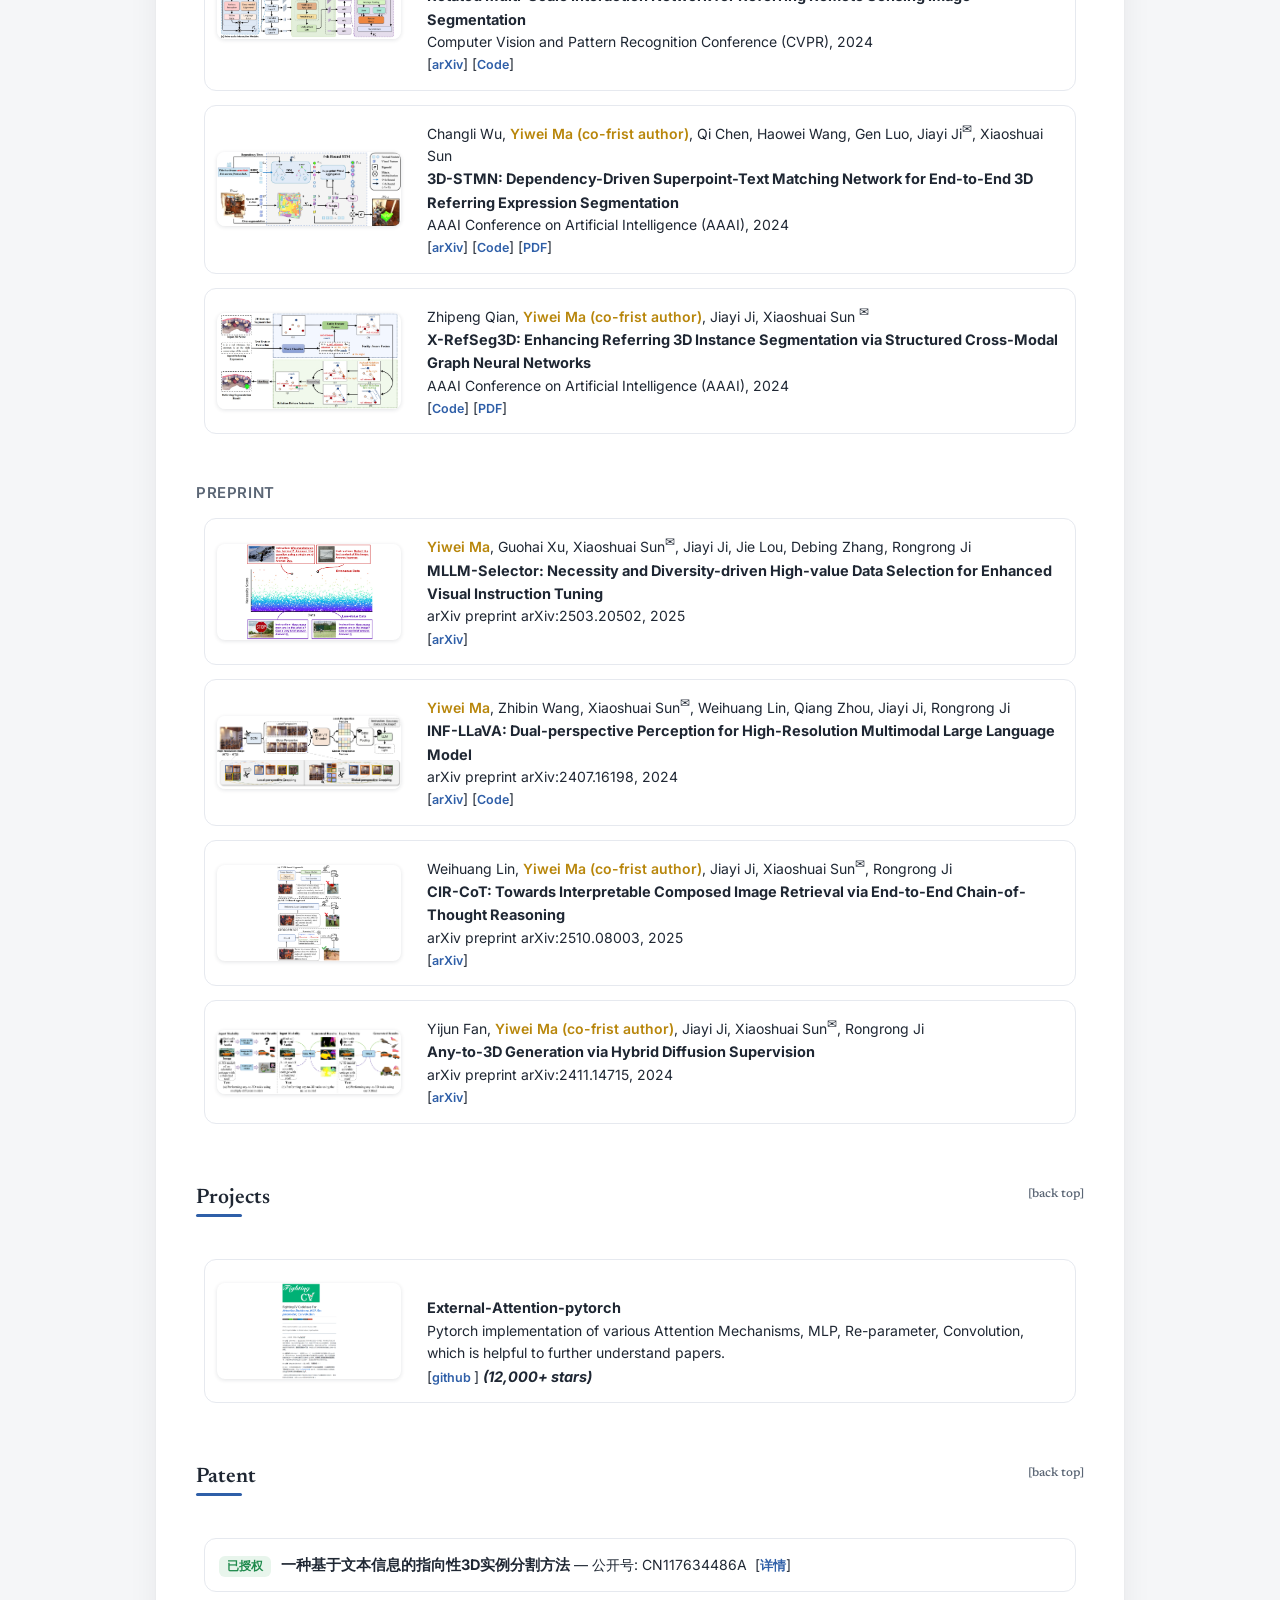
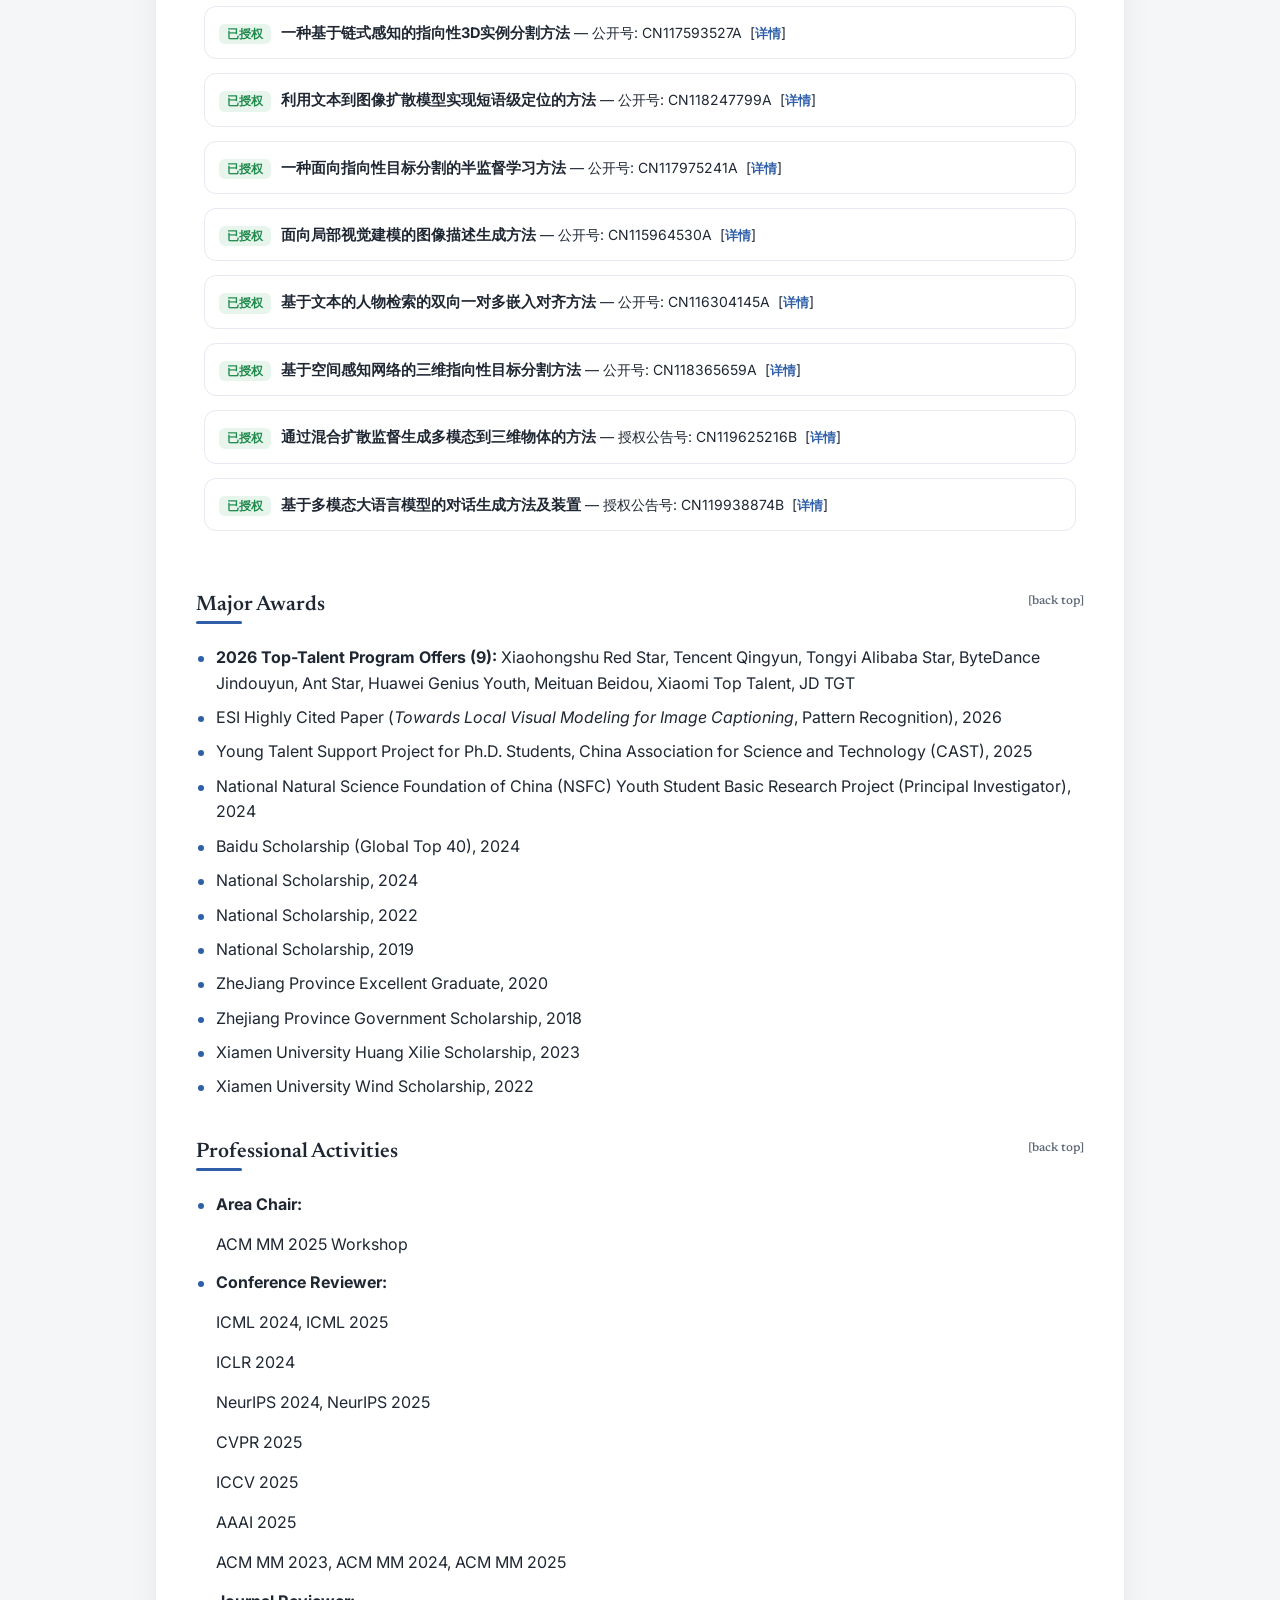
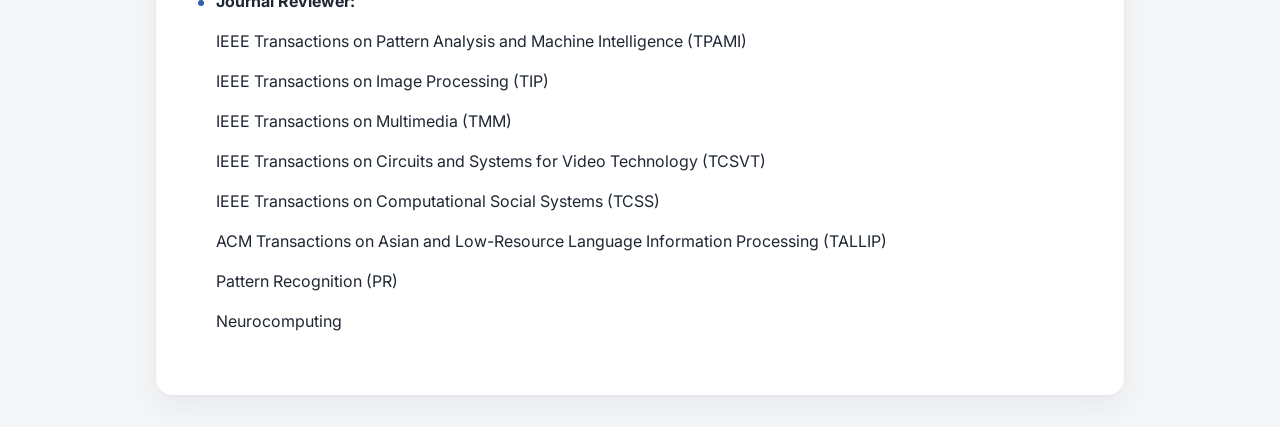
==== commit df74ffa7: "Sort education timeline by start date" ====
--- a/index.html
+++ b/index.html
@@ -83,14 +83,14 @@
   <li class="lang-zh"> 2026.07 -- 至今：算法研究员，<a href="https://www.xiaohongshu.com/" target="_blank">小红书（RED）</a><a href="https://studio.dots.ai/?aggregation_id=2" target="_blank">dots</a> 团队，杭州</li>
   <li class="lang-en"> 06/2025 -- 02/2026: RedStar Top-Talent Research Intern, HI Lab, <a href="https://studio.dots.ai/?aggregation_id=2" target="_blank">dots.vlm</a> team, <a href="https://www.xiaohongshu.com/" target="_blank">Xiaohongshu (RED)</a>, Hangzhou, China</li>
   <li class="lang-zh"> 2025.06 -- 2026.02：<a href="https://www.xiaohongshu.com/" target="_blank">小红书</a> RedStar 顶尖人才研究实习，HI Lab <a href="https://studio.dots.ai/?aggregation_id=2" target="_blank">dots.vlm</a> 团队，杭州</li>
-  <li class="lang-en"> 09/2020 -- 06/2026: Combined M.S.-Ph.D. Program in Intelligence Science and Technology, <a href="https://en.xmu.edu.cn/" target="_blank">Xiamen University</a>, Xiamen, China</li>
-  <li class="lang-zh"> 2020.09 -- 2026.06：智能科学与技术 硕博连读，<a href="https://en.xmu.edu.cn/" target="_blank">厦门大学</a>，厦门</li>
   <li class="lang-en"> 02/2025 -- 06/2025: Research Intern, <a href="https://www.alibabagroup.com/en-US" target="_blank">Alibaba Taotian Group</a>, Hangzhou, China </li>
   <li class="lang-zh"> 2025.02 -- 2025.06：研究型实习，<a href="https://www.alibabagroup.com/zh-Hans" target="_blank">阿里巴巴淘天集团</a>，杭州</li>
   <li class="lang-en"> 02/2024 -- 10/2024: Research Intern, AGI Group, <a href="https://inf.sg/" target="_blank">INF Tech</a>, Hangzhou, China</li>
   <li class="lang-zh"> 2024.02 -- 2024.10：研究型实习，<a href="https://inf.sg/" target="_blank">INF Tech（无限光年）</a> AGI 组，杭州</li>
   <li class="lang-en"> 12/2021 -- 05/2022: Research Intern, <a href="https://damo.alibaba.com/labs/?goto=1" target="_blank">Alibaba DAMO Academy</a>, Hangzhou, China </li>
   <li class="lang-zh"> 2021.12 -- 2022.05：研究型实习，<a href="https://damo.alibaba.com/labs/?goto=1" target="_blank">阿里巴巴达摩院</a>，杭州</li>
+  <li class="lang-en"> 09/2020 -- 06/2026: Combined M.S.-Ph.D. Program in Intelligence Science and Technology, <a href="https://en.xmu.edu.cn/" target="_blank">Xiamen University</a>, Xiamen, China</li>
+  <li class="lang-zh"> 2020.09 -- 2026.06：智能科学与技术 硕博连读，<a href="https://en.xmu.edu.cn/" target="_blank">厦门大学</a>，厦门</li>
   <!-- <li> 09/2018 -- 06/2021: M.S. in Computer Technology, <a href="https://en.xmu.edu.cn/" target="_blank">Xiamen University</a>, Xiamen, China </li>   -->
   <!-- <li> 09/2016 -- 06/2020: B.S. in Digital Media Technology, <a href="https://english.zstu.edu.cn/" target="_blank">Zhejiang Sci-Tech University</a>, Hangzhou, China </li> -->
 </ul>
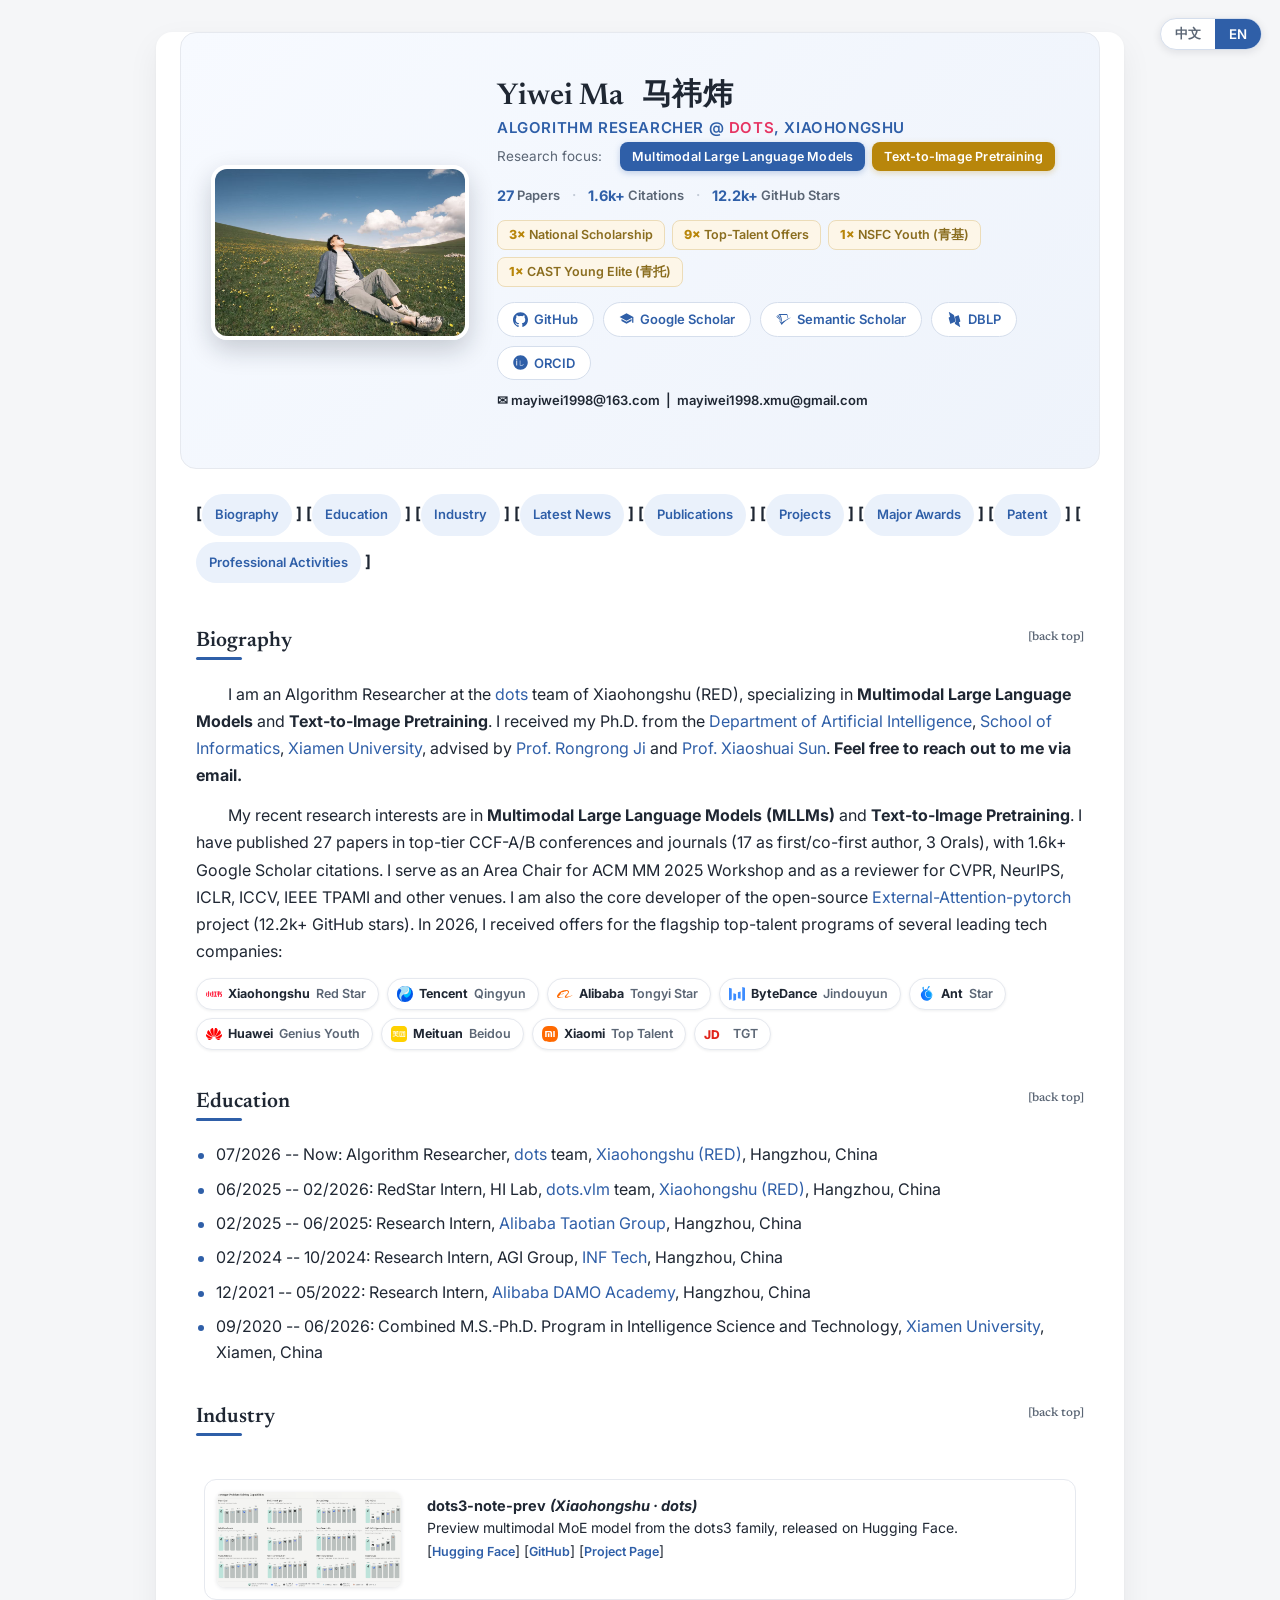
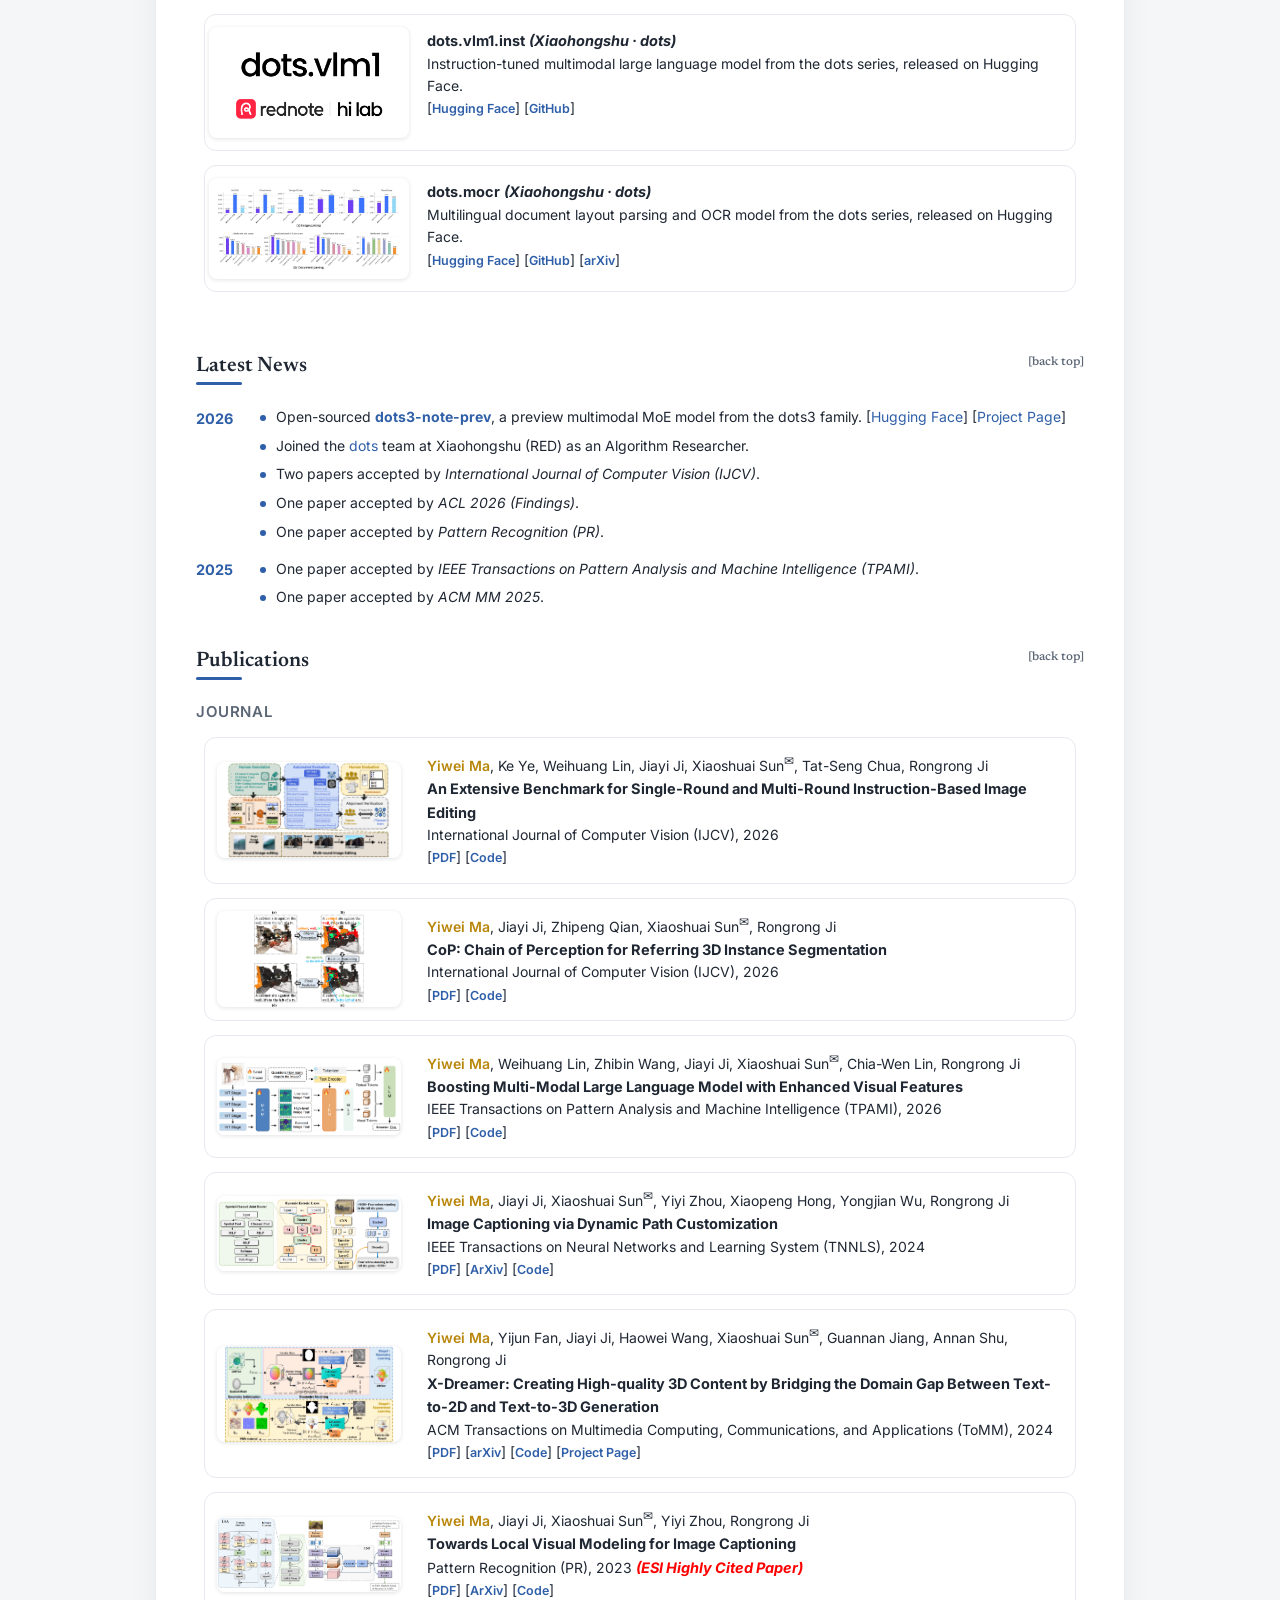
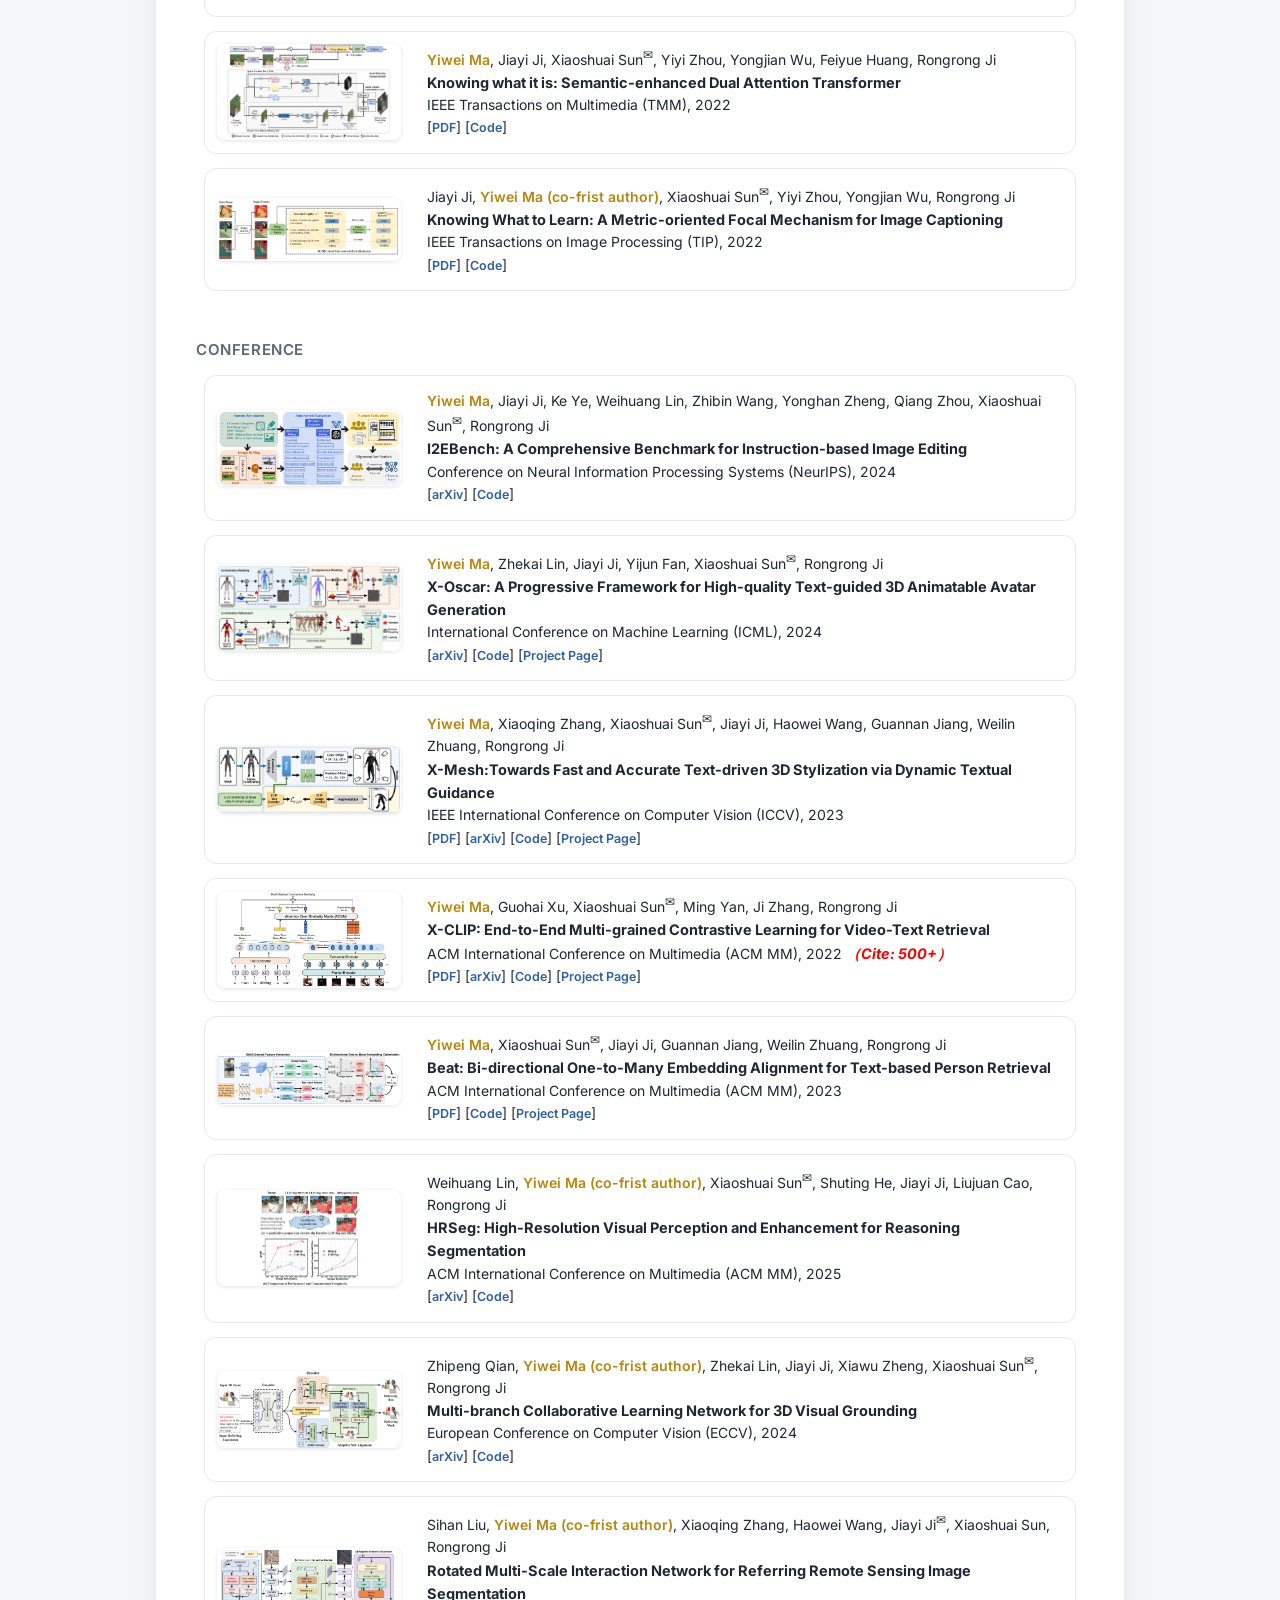
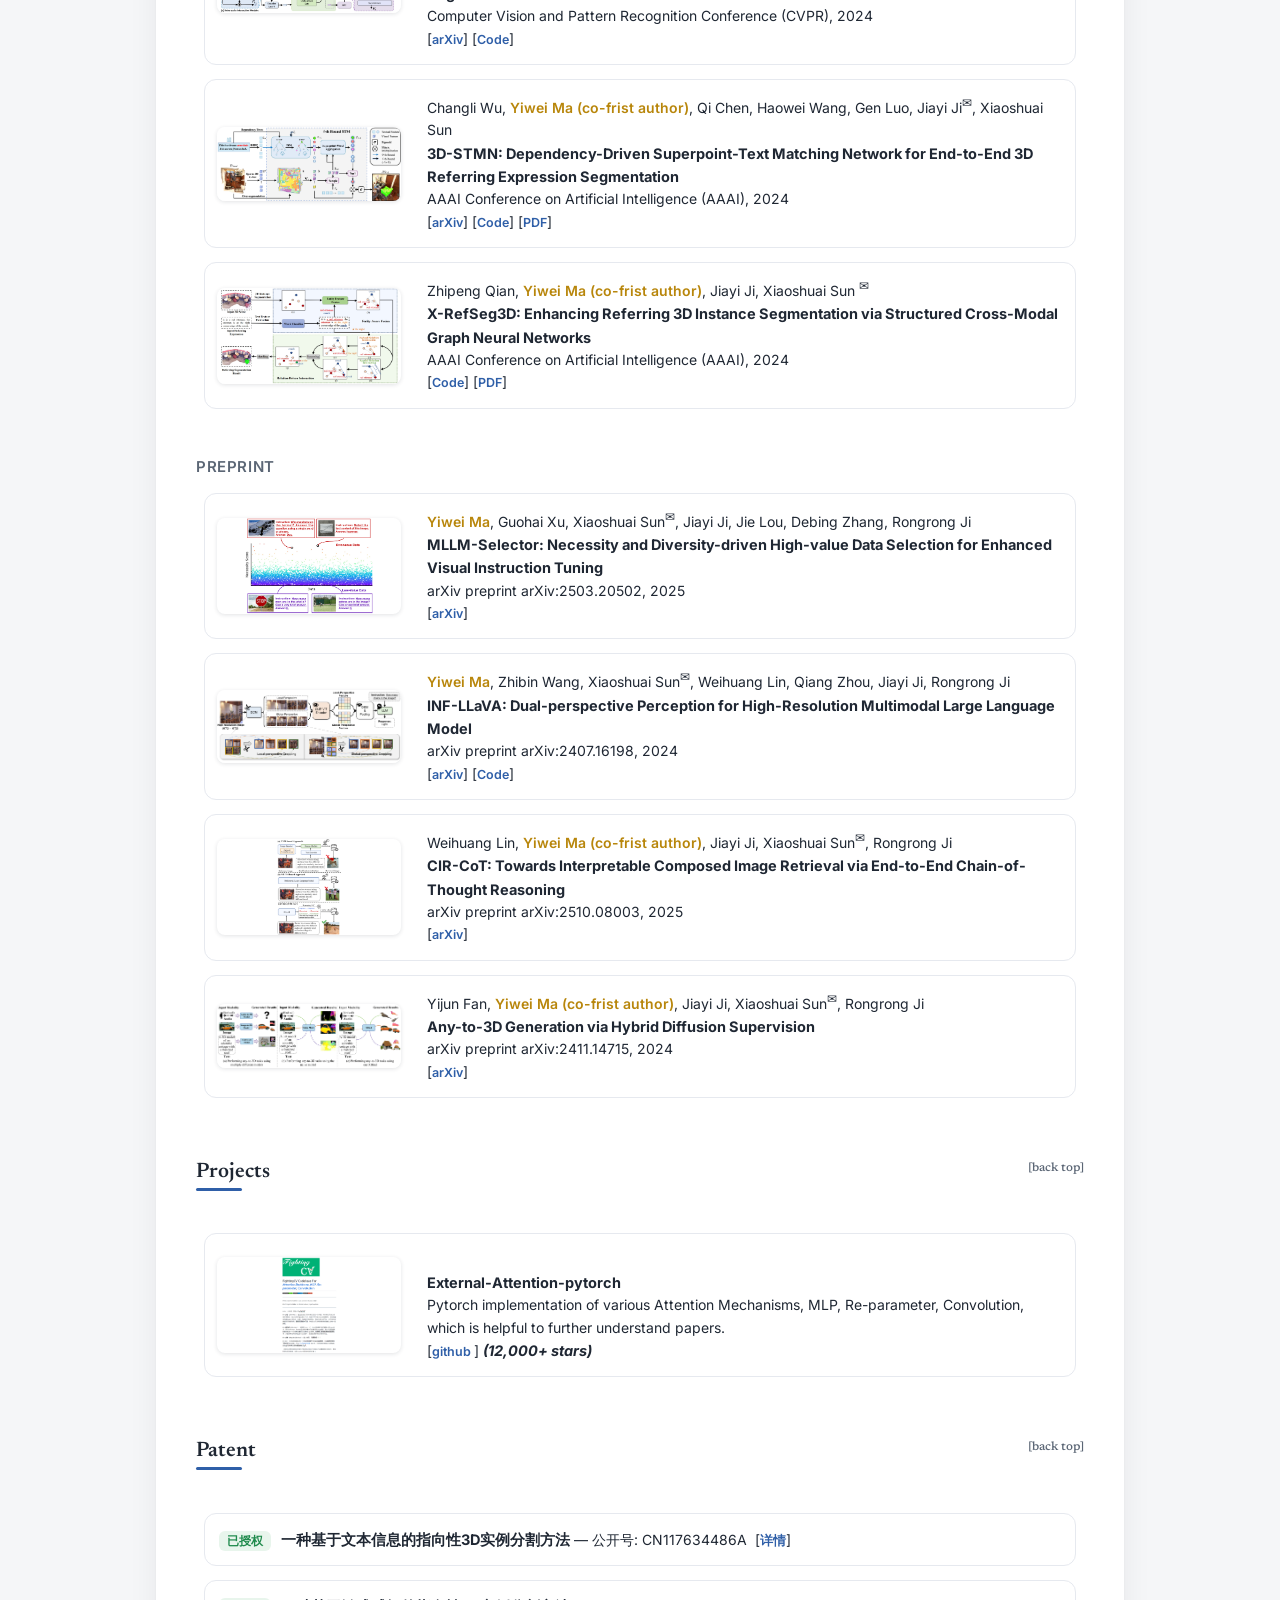
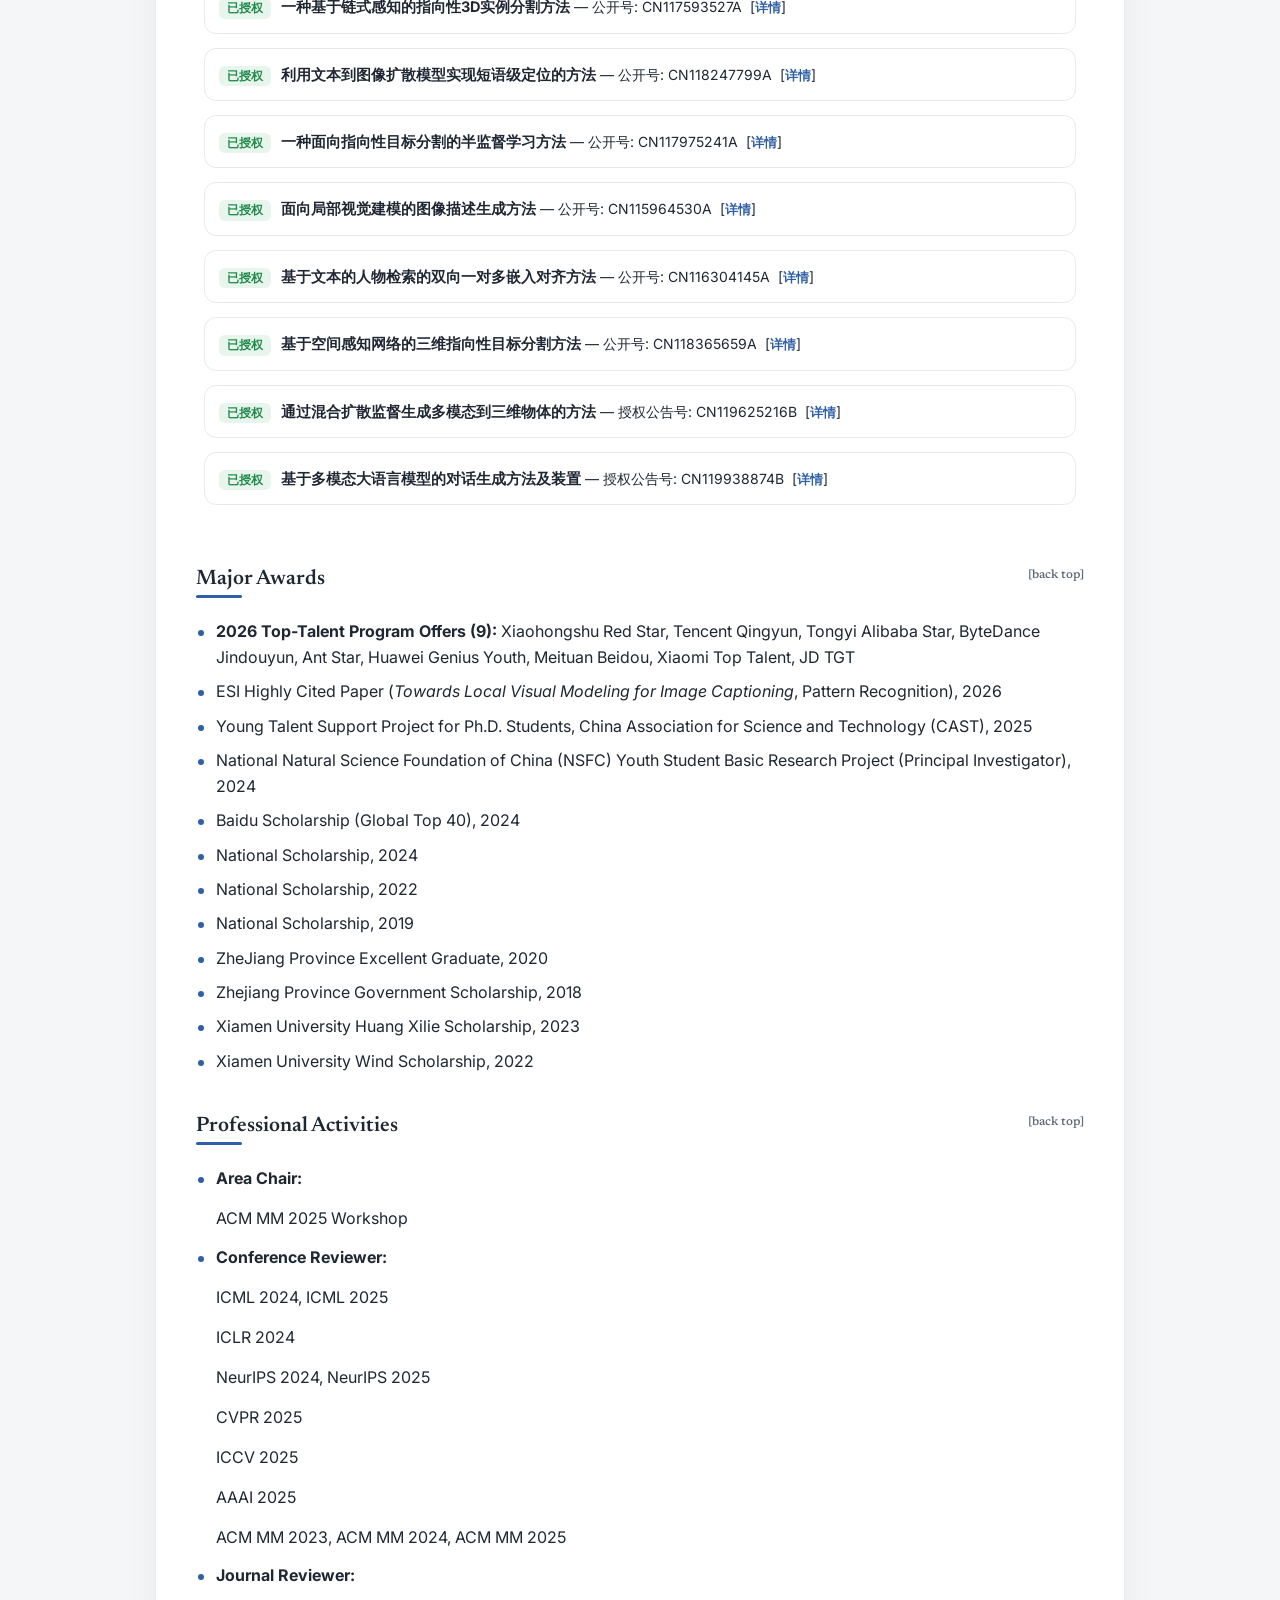
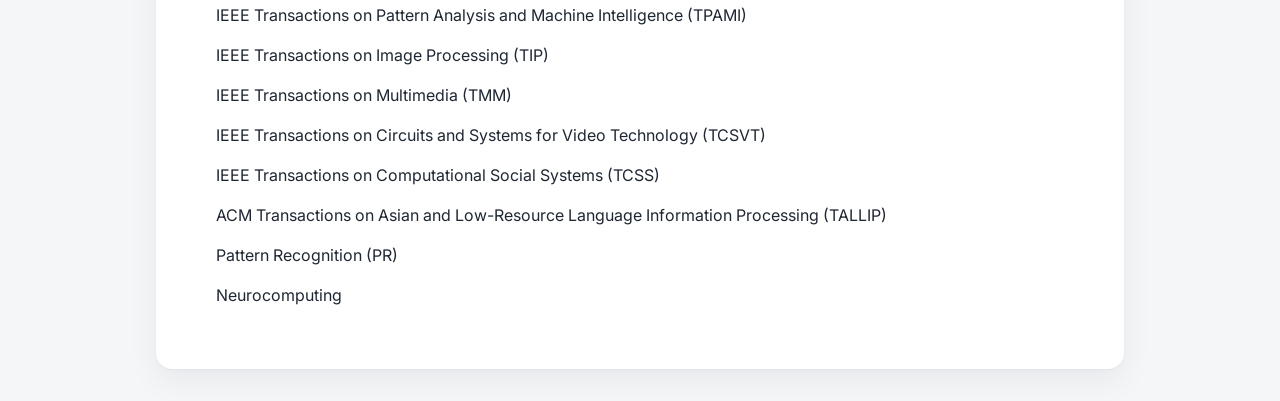
==== commit 640f2e11: "Simplify RedStar internship title" ====
--- a/index.html
+++ b/index.html
@@ -81,8 +81,8 @@
 <ul>
   <li class="lang-en"> 07/2026 -- Now: Algorithm Researcher, <a href="https://studio.dots.ai/?aggregation_id=2" target="_blank">dots</a> team, <a href="https://www.xiaohongshu.com/" target="_blank">Xiaohongshu (RED)</a>, Hangzhou, China</li>
   <li class="lang-zh"> 2026.07 -- 至今：算法研究员，<a href="https://www.xiaohongshu.com/" target="_blank">小红书（RED）</a><a href="https://studio.dots.ai/?aggregation_id=2" target="_blank">dots</a> 团队，杭州</li>
-  <li class="lang-en"> 06/2025 -- 02/2026: RedStar Top-Talent Research Intern, HI Lab, <a href="https://studio.dots.ai/?aggregation_id=2" target="_blank">dots.vlm</a> team, <a href="https://www.xiaohongshu.com/" target="_blank">Xiaohongshu (RED)</a>, Hangzhou, China</li>
-  <li class="lang-zh"> 2025.06 -- 2026.02：<a href="https://www.xiaohongshu.com/" target="_blank">小红书</a> RedStar 顶尖人才研究实习，HI Lab <a href="https://studio.dots.ai/?aggregation_id=2" target="_blank">dots.vlm</a> 团队，杭州</li>
+  <li class="lang-en"> 06/2025 -- 02/2026: RedStar Intern, HI Lab, <a href="https://studio.dots.ai/?aggregation_id=2" target="_blank">dots.vlm</a> team, <a href="https://www.xiaohongshu.com/" target="_blank">Xiaohongshu (RED)</a>, Hangzhou, China</li>
+  <li class="lang-zh"> 2025.06 -- 2026.02：<a href="https://www.xiaohongshu.com/" target="_blank">小红书</a> RedStar 实习生，HI Lab <a href="https://studio.dots.ai/?aggregation_id=2" target="_blank">dots.vlm</a> 团队，杭州</li>
   <li class="lang-en"> 02/2025 -- 06/2025: Research Intern, <a href="https://www.alibabagroup.com/en-US" target="_blank">Alibaba Taotian Group</a>, Hangzhou, China </li>
   <li class="lang-zh"> 2025.02 -- 2025.06：研究型实习，<a href="https://www.alibabagroup.com/zh-Hans" target="_blank">阿里巴巴淘天集团</a>，杭州</li>
   <li class="lang-en"> 02/2024 -- 10/2024: Research Intern, AGI Group, <a href="https://inf.sg/" target="_blank">INF Tech</a>, Hangzhou, China</li>
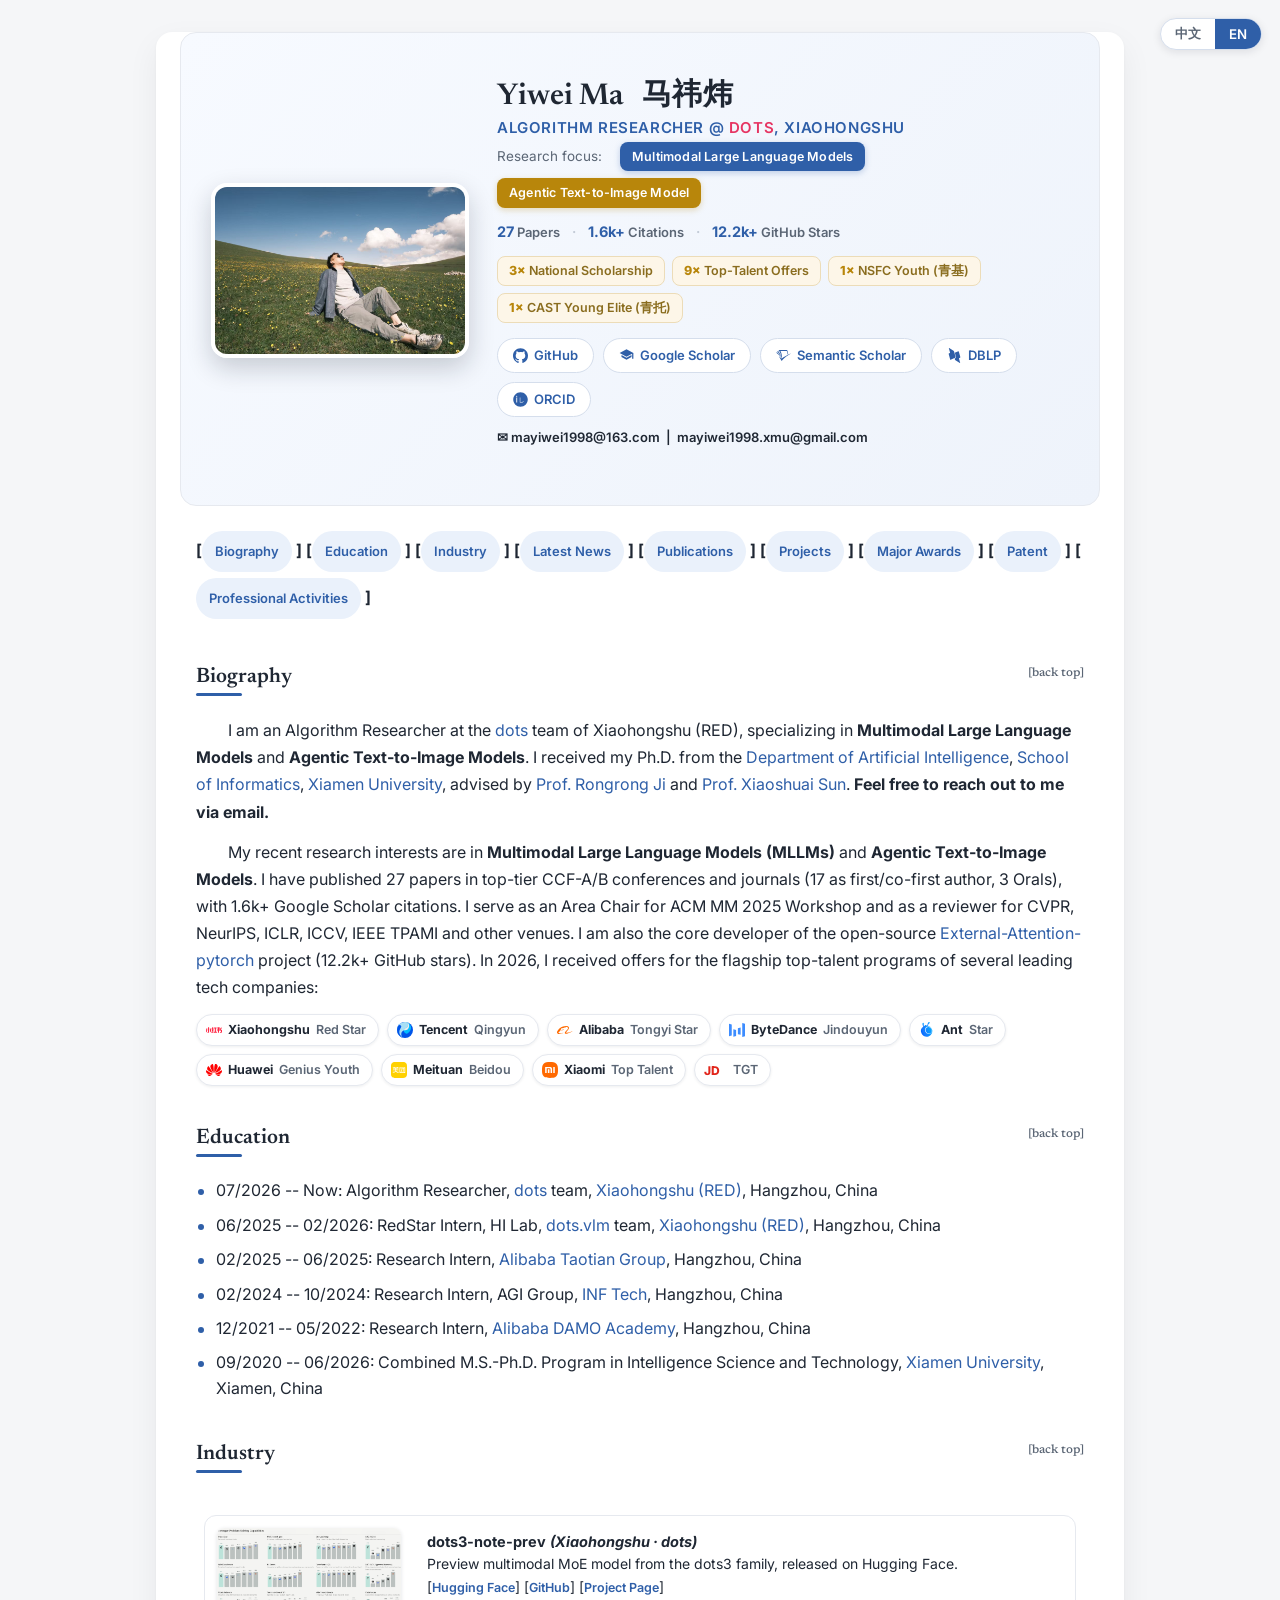
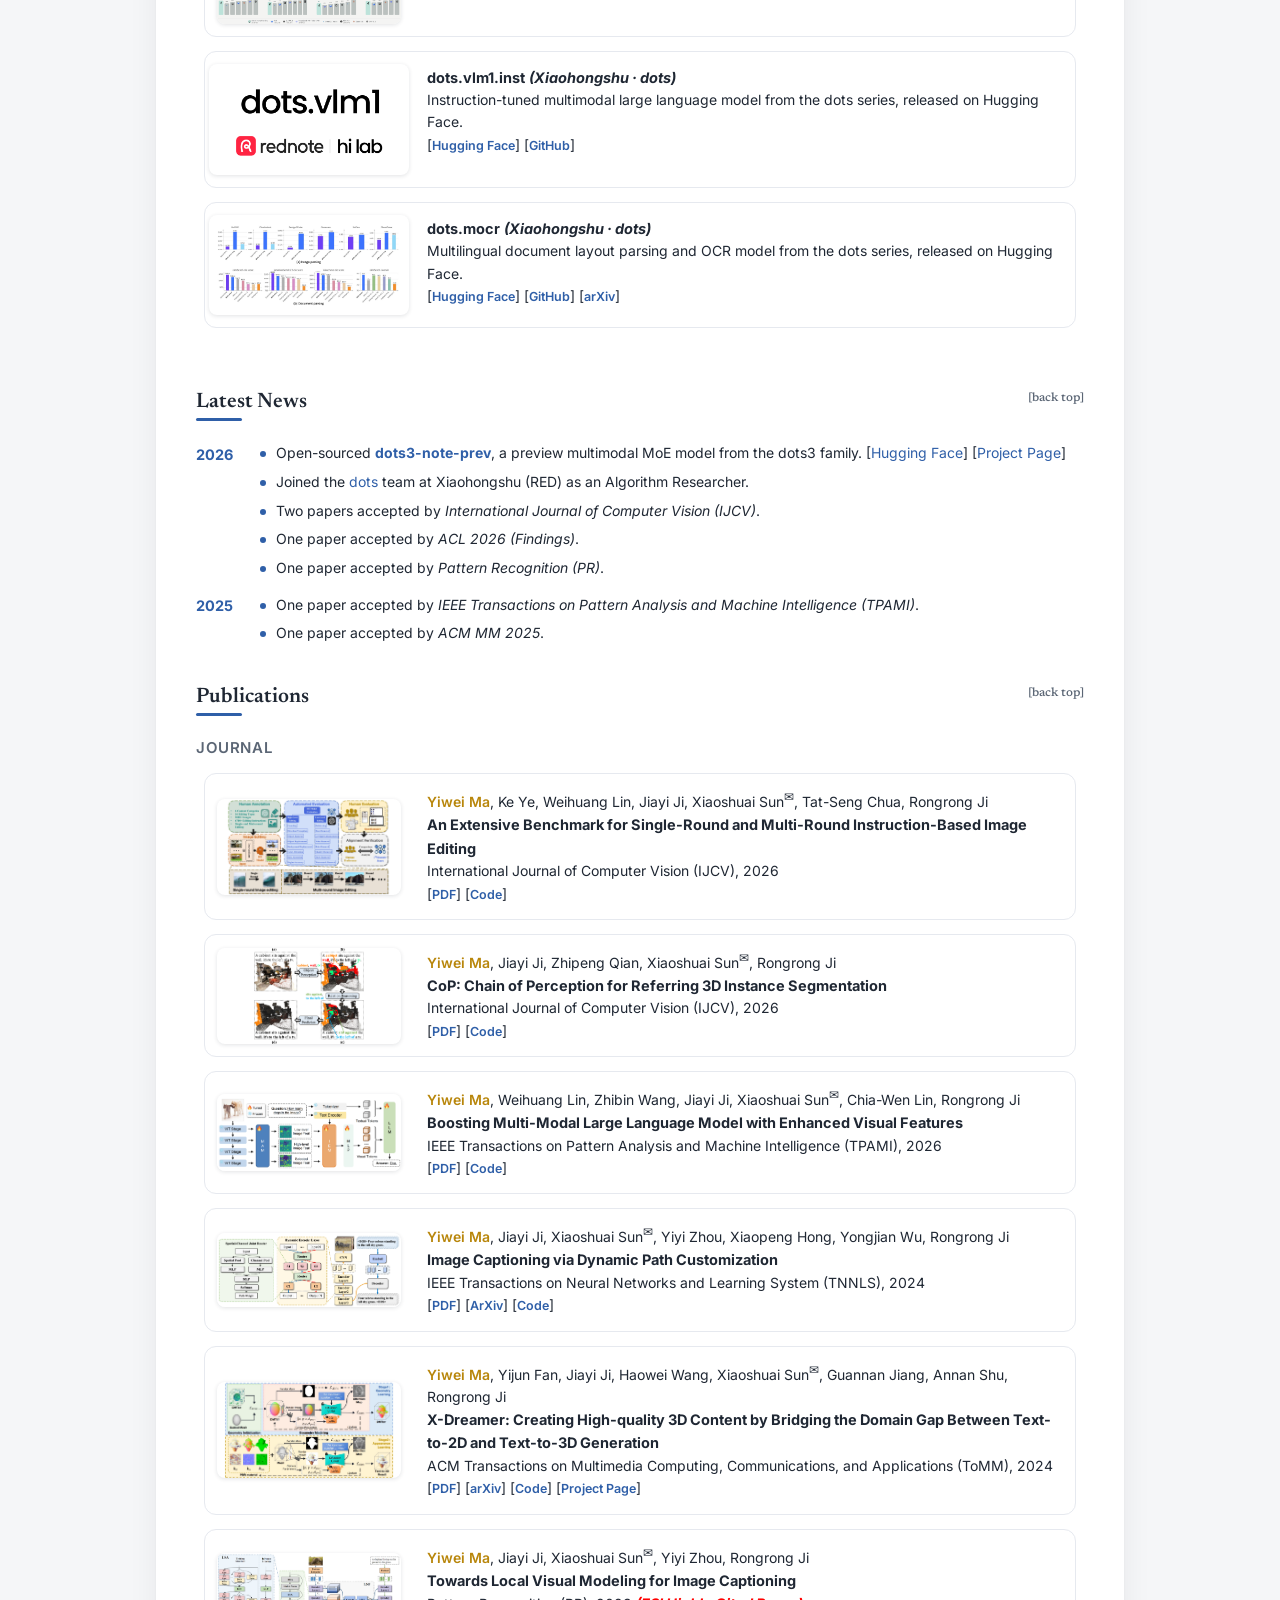
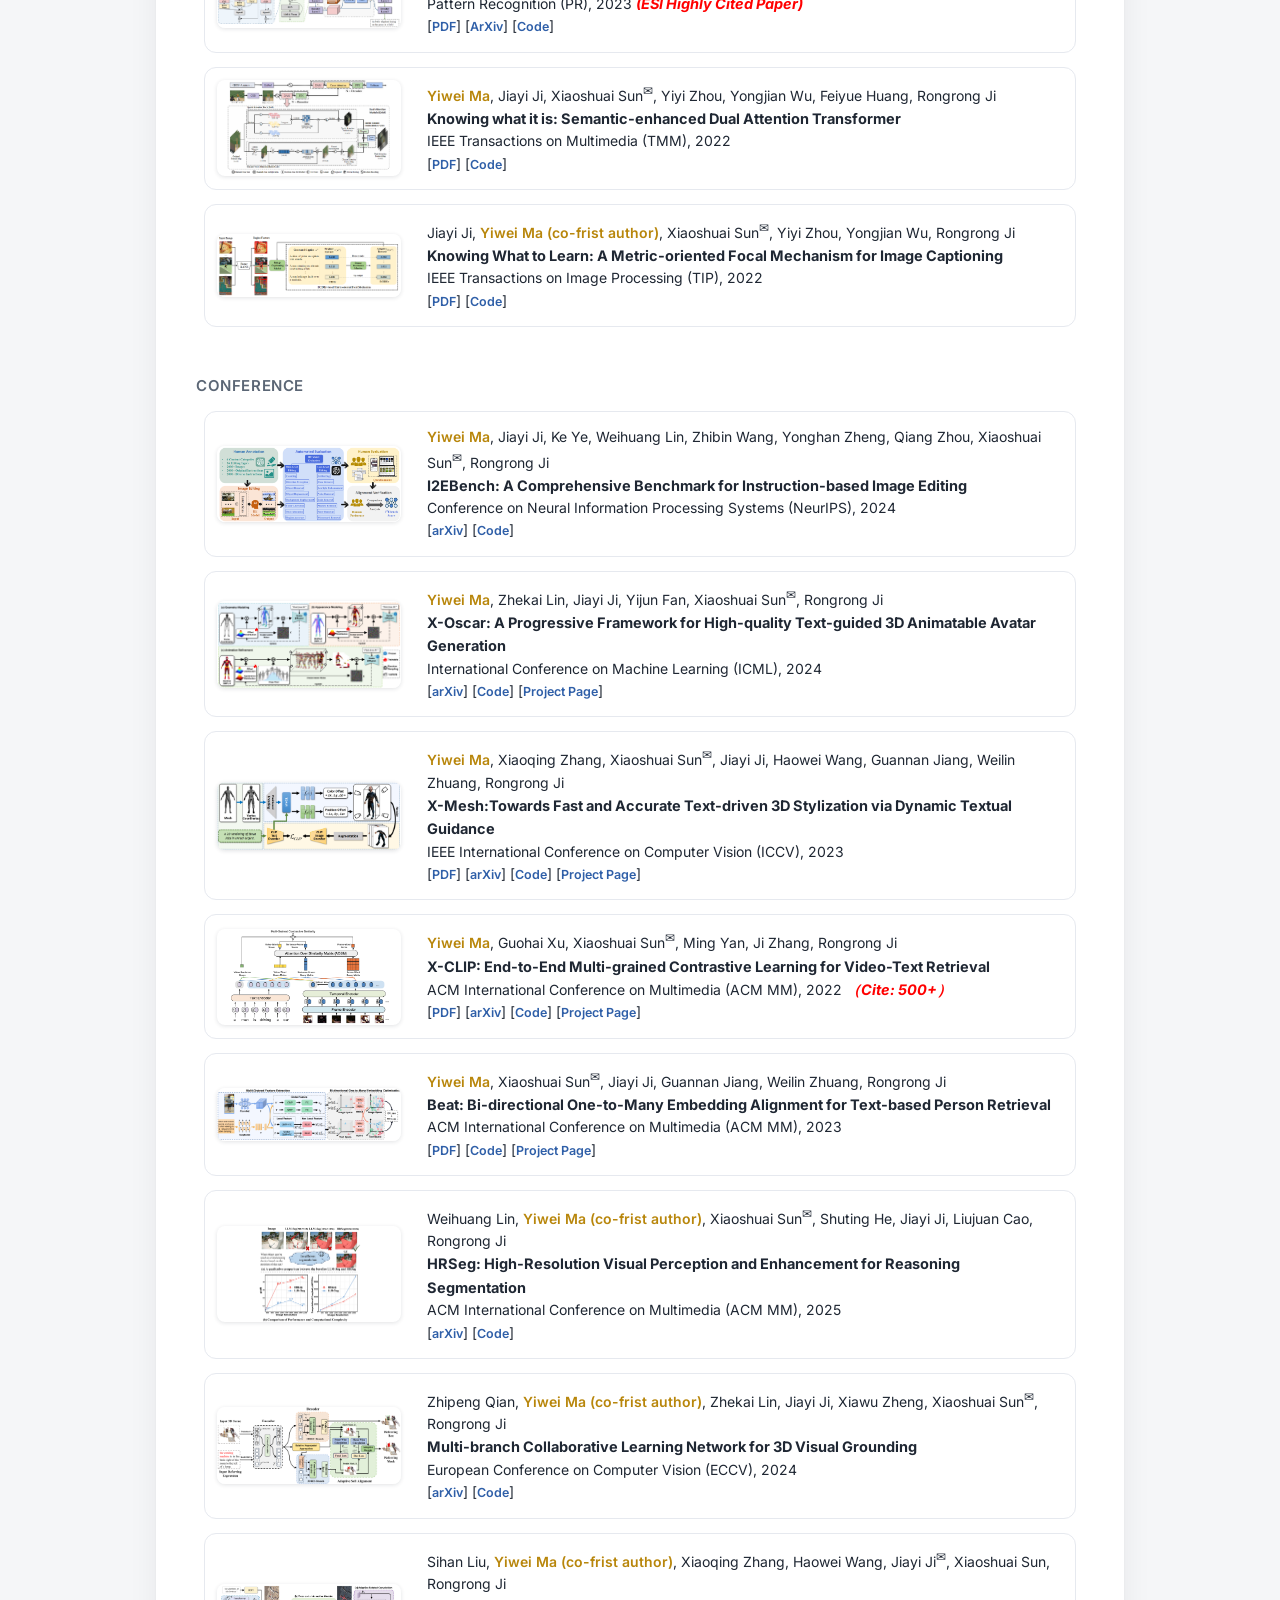
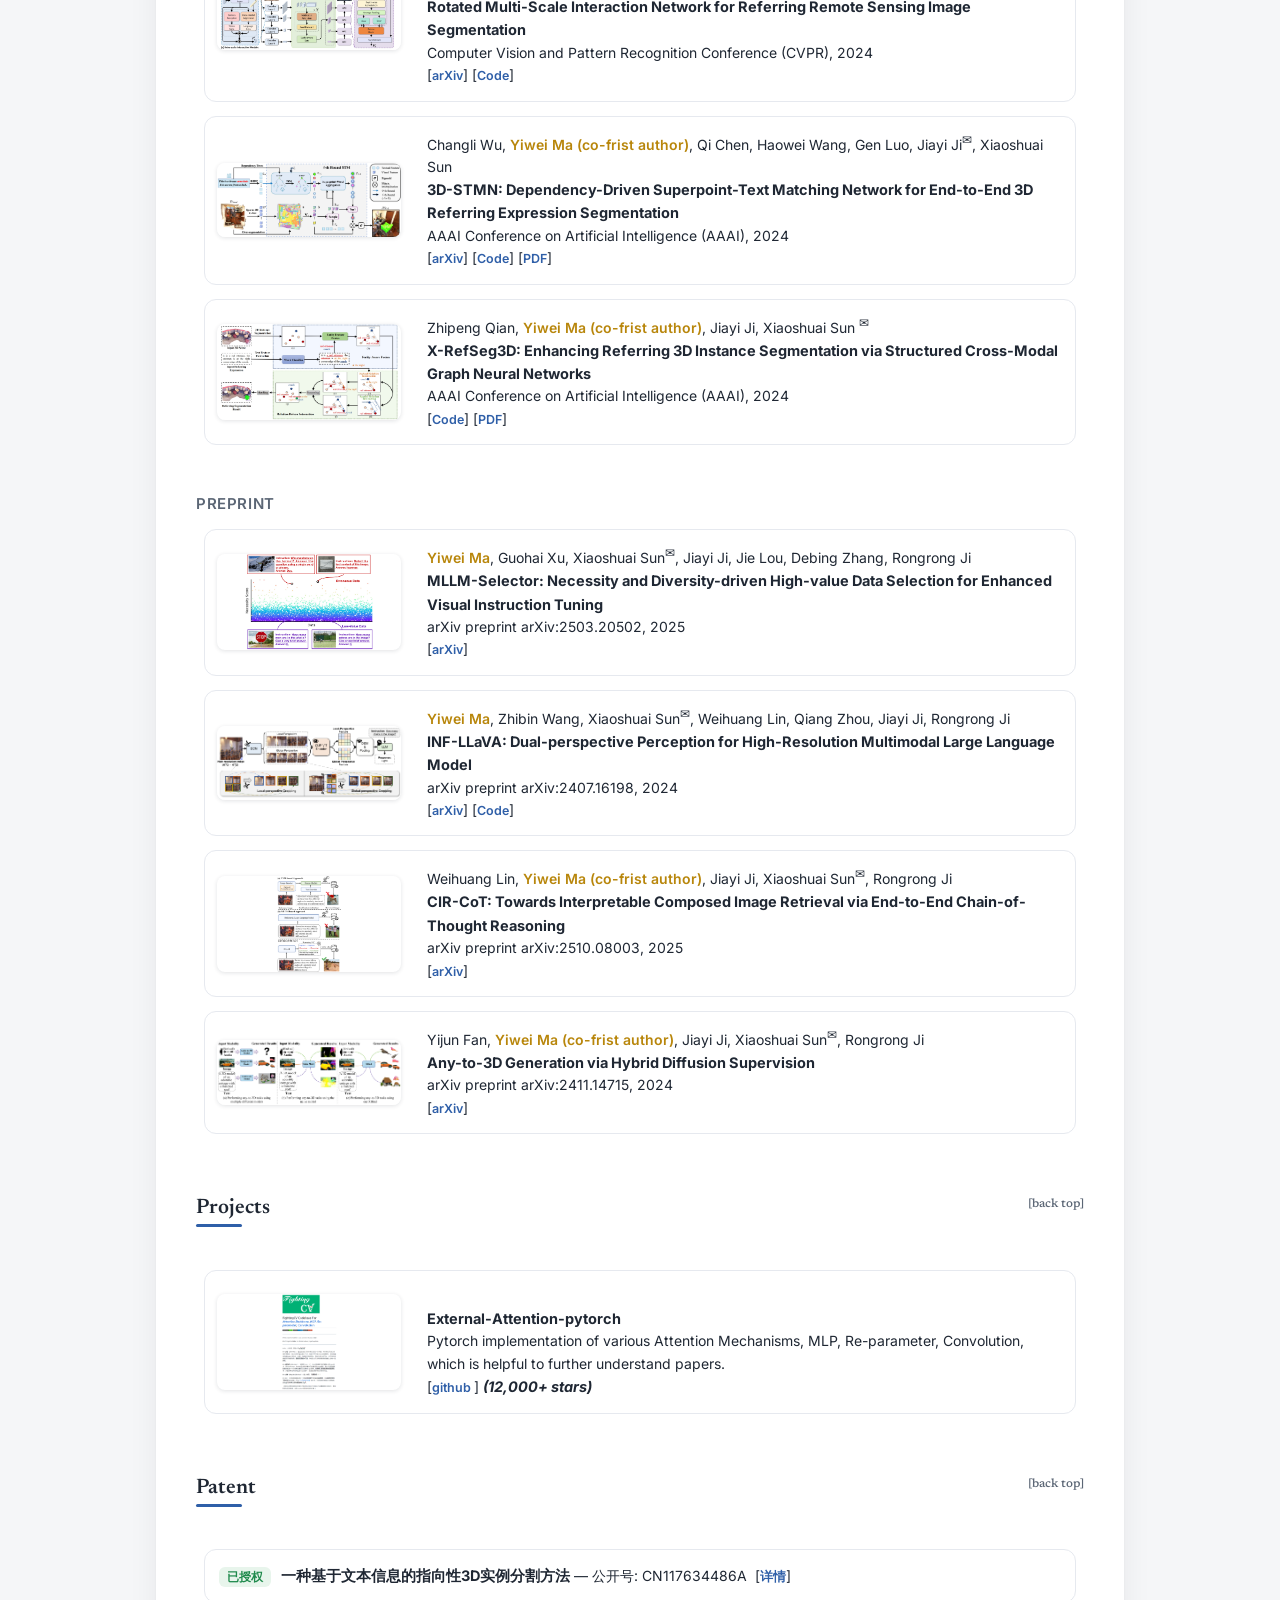
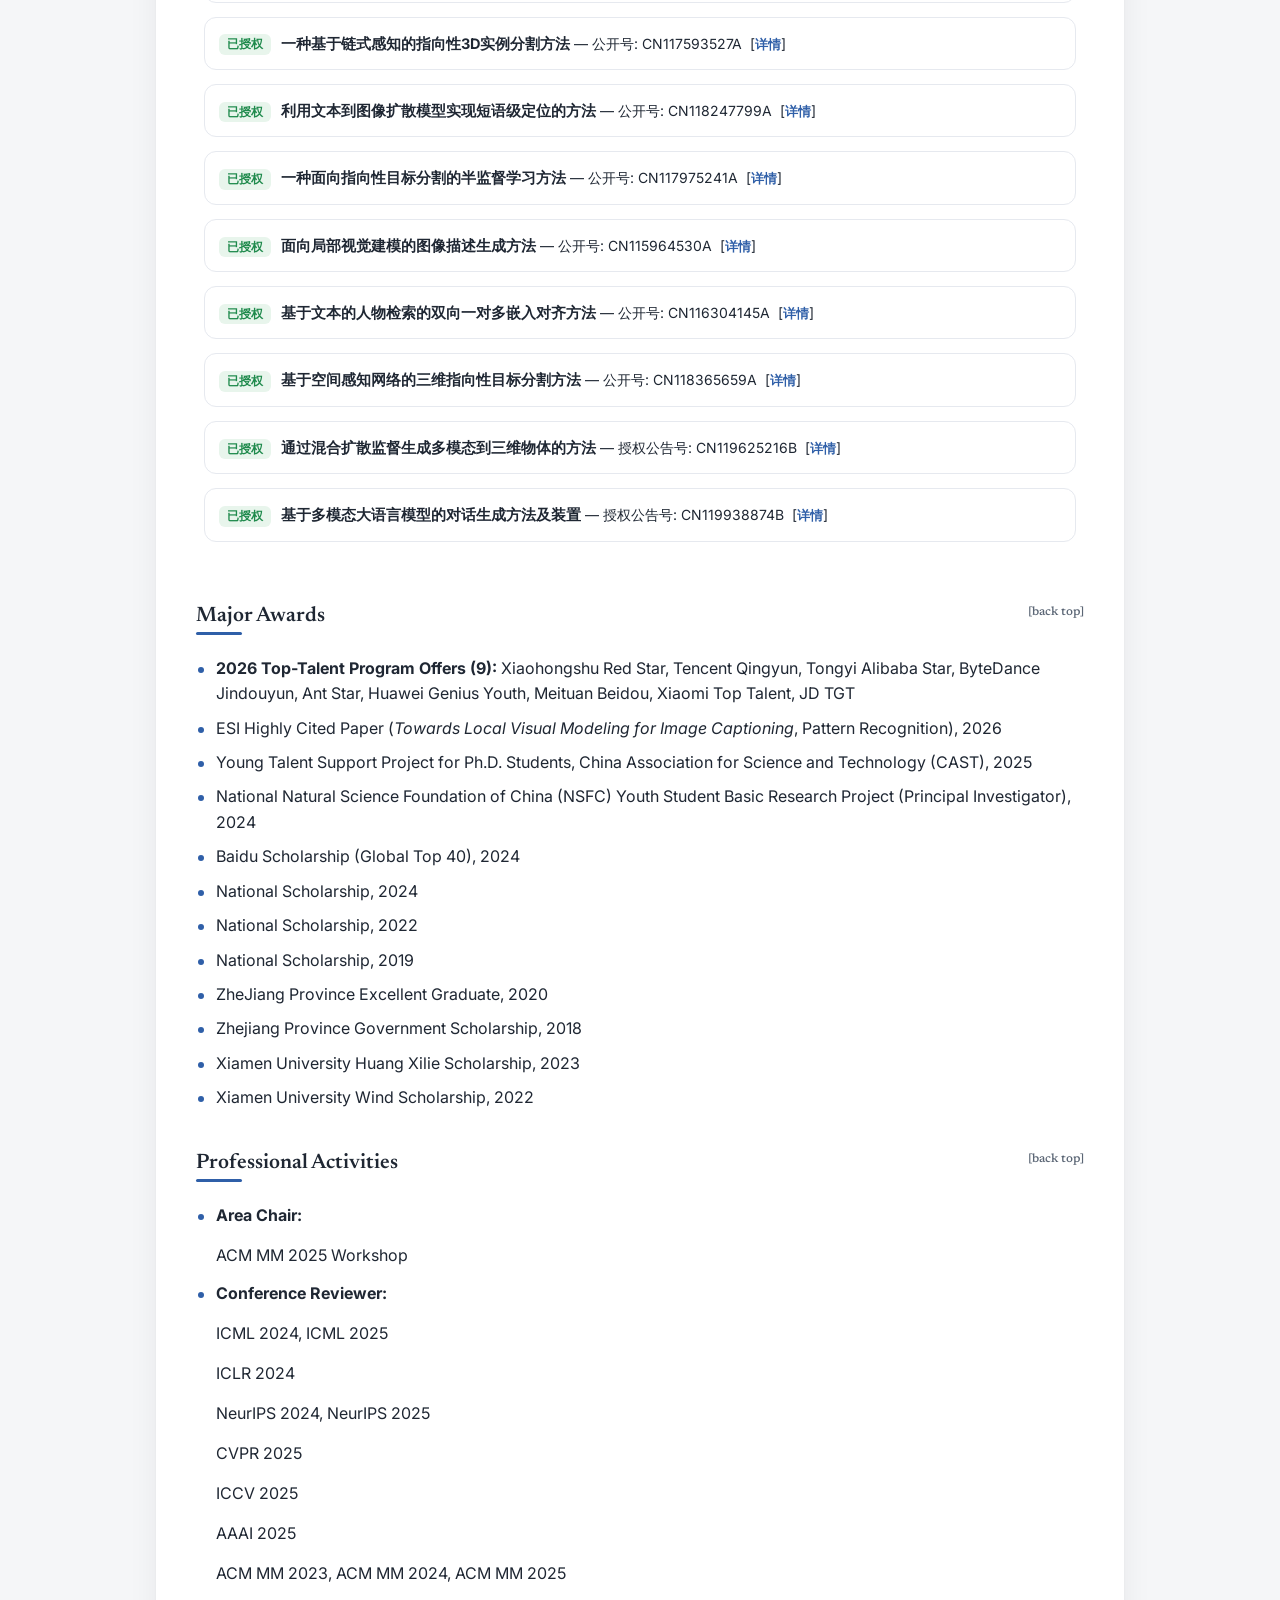
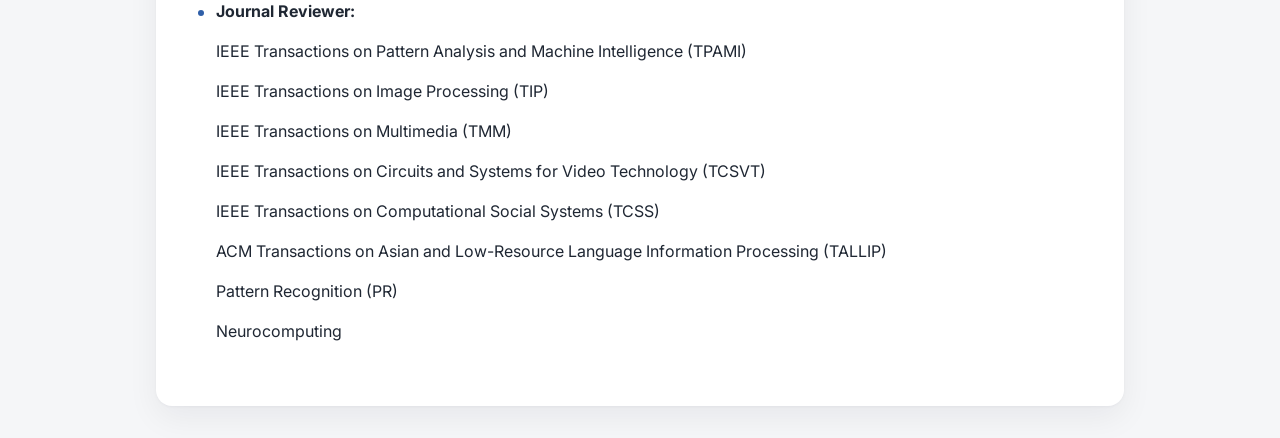
==== commit 4ddf941f: "Update text-to-image research focus" ====
--- a/index.html
+++ b/index.html
@@ -26,7 +26,7 @@
     <div id="toptitle" class="hero-info">
       <h1>Yiwei Ma &nbsp; 马祎炜<a name="top"></a></h1>
       <h3><span class="lang-en">Algorithm Researcher @ <a href="https://studio.dots.ai/?aggregation_id=2" target="_blank">dots</a>, Xiaohongshu</span><span class="lang-zh">算法研究员 @ 小红书 <a href="https://studio.dots.ai/?aggregation_id=2" target="_blank">dots</a></span></h3>
-      <p class="hero-tagline"><span class="lang-en">Research focus:</span><span class="lang-zh">研究方向：</span>&nbsp;<span class="focus-tag"><span class="lang-en">Multimodal Large Language Models</span><span class="lang-zh">多模态大语言模型</span></span><span class="focus-tag"><span class="lang-en">Text-to-Image Pretraining</span><span class="lang-zh">文生图预训练</span></span></p>
+      <p class="hero-tagline"><span class="lang-en">Research focus:</span><span class="lang-zh">研究方向：</span>&nbsp;<span class="focus-tag"><span class="lang-en">Multimodal Large Language Models</span><span class="lang-zh">多模态大语言模型</span></span><span class="focus-tag"><span class="lang-en">Agentic Text-to-Image Model</span><span class="lang-zh">智能体文生图模型</span></span></p>
       <div class="hero-stats">
         <span class="hero-stat"><b>27</b>&nbsp;<span class="lang-en">Papers</span><span class="lang-zh">论文</span></span>
         <span class="hero-stat"><b>1.6k+</b>&nbsp;<span class="lang-en">Citations</span><span class="lang-zh">引用</span></span>
@@ -58,12 +58,12 @@
 </h4>
 
 <h2><span class="lang-en">Biography</span><span class="lang-zh">个人简介</span><a name="biography"></a>&nbsp;&nbsp;&nbsp;<a style=" color:#9D849A; font-size:15px;" href="#top"><span class="lang-en">[back top]</span><span class="lang-zh">[返回顶部]</span></a></h2>
-  <p class="lang-en" style="text-indent:2em;"> I am an Algorithm Researcher at the <a href="https://studio.dots.ai/?aggregation_id=2" target="_blank">dots</a> team of Xiaohongshu (RED), specializing in <b>Multimodal Large Language Models</b> and <b>Text-to-Image Pretraining</b>. I received my Ph.D. from the <a href="https://cogsci.xmu.edu.cn/" target="_blank">Department of Artificial Intelligence</a>, <a href="https://informatics.xmu.edu.cn/" target="_blank">School of Informatics</a>, <a href="https://en.xmu.edu.cn/" target="_blank">Xiamen University</a>, advised by <a href="https://scholar.google.com/citations?user=lRSD7PQAAAAJ&hl=en" target="_blank">Prof. Rongrong Ji</a> and <a href="https://scholar.google.com/citations?user=KPMK3B4AAAAJ&hl=en" target="_blank">Prof. Xiaoshuai Sun</a>. <b>Feel free to reach out to me via email.</b>
+  <p class="lang-en" style="text-indent:2em;"> I am an Algorithm Researcher at the <a href="https://studio.dots.ai/?aggregation_id=2" target="_blank">dots</a> team of Xiaohongshu (RED), specializing in <b>Multimodal Large Language Models</b> and <b>Agentic Text-to-Image Models</b>. I received my Ph.D. from the <a href="https://cogsci.xmu.edu.cn/" target="_blank">Department of Artificial Intelligence</a>, <a href="https://informatics.xmu.edu.cn/" target="_blank">School of Informatics</a>, <a href="https://en.xmu.edu.cn/" target="_blank">Xiamen University</a>, advised by <a href="https://scholar.google.com/citations?user=lRSD7PQAAAAJ&hl=en" target="_blank">Prof. Rongrong Ji</a> and <a href="https://scholar.google.com/citations?user=KPMK3B4AAAAJ&hl=en" target="_blank">Prof. Xiaoshuai Sun</a>. <b>Feel free to reach out to me via email.</b>
   </p>
-  <p class="lang-zh" style="text-indent:2em;"> 我是小红书（RED）<a href="https://studio.dots.ai/?aggregation_id=2" target="_blank">dots</a> 团队的算法研究员，研究方向为<b>多模态大语言模型</b>与<b>文生图预训练</b>。我于<a href="https://en.xmu.edu.cn/" target="_blank">厦门大学</a><a href="https://informatics.xmu.edu.cn/" target="_blank">信息学院</a><a href="https://cogsci.xmu.edu.cn/" target="_blank">人工智能系</a>获得博士学位，师从<a href="https://scholar.google.com/citations?user=lRSD7PQAAAAJ&hl=en" target="_blank">纪荣嵘教授</a>与<a href="https://scholar.google.com/citations?user=KPMK3B4AAAAJ&hl=en" target="_blank">孙晓帅教授</a>。<b>欢迎通过邮箱与我联系。</b>
+  <p class="lang-zh" style="text-indent:2em;"> 我是小红书（RED）<a href="https://studio.dots.ai/?aggregation_id=2" target="_blank">dots</a> 团队的算法研究员，研究方向为<b>多模态大语言模型</b>与<b>智能体文生图模型</b>。我于<a href="https://en.xmu.edu.cn/" target="_blank">厦门大学</a><a href="https://informatics.xmu.edu.cn/" target="_blank">信息学院</a><a href="https://cogsci.xmu.edu.cn/" target="_blank">人工智能系</a>获得博士学位，师从<a href="https://scholar.google.com/citations?user=lRSD7PQAAAAJ&hl=en" target="_blank">纪荣嵘教授</a>与<a href="https://scholar.google.com/citations?user=KPMK3B4AAAAJ&hl=en" target="_blank">孙晓帅教授</a>。<b>欢迎通过邮箱与我联系。</b>
   </p>
-  <p class="lang-en" style="text-indent:2em;">My recent research interests are in <b>Multimodal Large Language Models (MLLMs)</b> and <b>Text-to-Image Pretraining</b>. I have published 27 papers in top-tier CCF-A/B conferences and journals (17 as first/co-first author, 3 Orals), with 1.6k+ Google Scholar citations. I serve as an Area Chair for ACM MM 2025 Workshop and as a reviewer for CVPR, NeurIPS, ICLR, ICCV, IEEE TPAMI and other venues. I am also the core developer of the open-source <a href="https://github.com/xmu-xiaoma666/External-Attention-pytorch" target="_blank">External-Attention-pytorch</a> project (12.2k+ GitHub stars). In 2026, I received offers for the flagship top-talent programs of several leading tech companies:</p>
-  <p class="lang-zh" style="text-indent:2em;">我近期的研究方向集中在<b>多模态大语言模型（MLLMs）</b>与<b>文生图预训练</b>。已在 CCF-A/B 类顶级会议与期刊发表论文 27 篇（其中一作/共一 17 篇，3 篇 Oral），谷歌学术引用 1.6k+ 次。担任 ACM MM 2025 Workshop 领域主席，以及 CVPR、NeurIPS、ICLR、ICCV、IEEE TPAMI 等多个会议与期刊的审稿人。同时是开源项目 <a href="https://github.com/xmu-xiaoma666/External-Attention-pytorch" target="_blank">External-Attention-pytorch</a> 的核心开发者（GitHub 12.2k+ stars）。于 2026 年获得多家头部科技公司顶尖人才计划录用 offer：</p>
+  <p class="lang-en" style="text-indent:2em;">My recent research interests are in <b>Multimodal Large Language Models (MLLMs)</b> and <b>Agentic Text-to-Image Models</b>. I have published 27 papers in top-tier CCF-A/B conferences and journals (17 as first/co-first author, 3 Orals), with 1.6k+ Google Scholar citations. I serve as an Area Chair for ACM MM 2025 Workshop and as a reviewer for CVPR, NeurIPS, ICLR, ICCV, IEEE TPAMI and other venues. I am also the core developer of the open-source <a href="https://github.com/xmu-xiaoma666/External-Attention-pytorch" target="_blank">External-Attention-pytorch</a> project (12.2k+ GitHub stars). In 2026, I received offers for the flagship top-talent programs of several leading tech companies:</p>
+  <p class="lang-zh" style="text-indent:2em;">我近期的研究方向集中在<b>多模态大语言模型（MLLMs）</b>与<b>智能体文生图模型</b>。已在 CCF-A/B 类顶级会议与期刊发表论文 27 篇（其中一作/共一 17 篇，3 篇 Oral），谷歌学术引用 1.6k+ 次。担任 ACM MM 2025 Workshop 领域主席，以及 CVPR、NeurIPS、ICLR、ICCV、IEEE TPAMI 等多个会议与期刊的审稿人。同时是开源项目 <a href="https://github.com/xmu-xiaoma666/External-Attention-pytorch" target="_blank">External-Attention-pytorch</a> 的核心开发者（GitHub 12.2k+ stars）。于 2026 年获得多家头部科技公司顶尖人才计划录用 offer：</p>
 
 <div class="offer-logos">
   <a class="offer-badge" href="https://job.xiaohongshu.com/campus/redstar" target="_blank" rel="noopener"><img src="./imgs/logos/xiaohongshu.svg" alt="Xiaohongshu"><b><span class="lang-zh">小红书</span><span class="lang-en">Xiaohongshu</span></b> <span class="prog">Red Star</span></a>
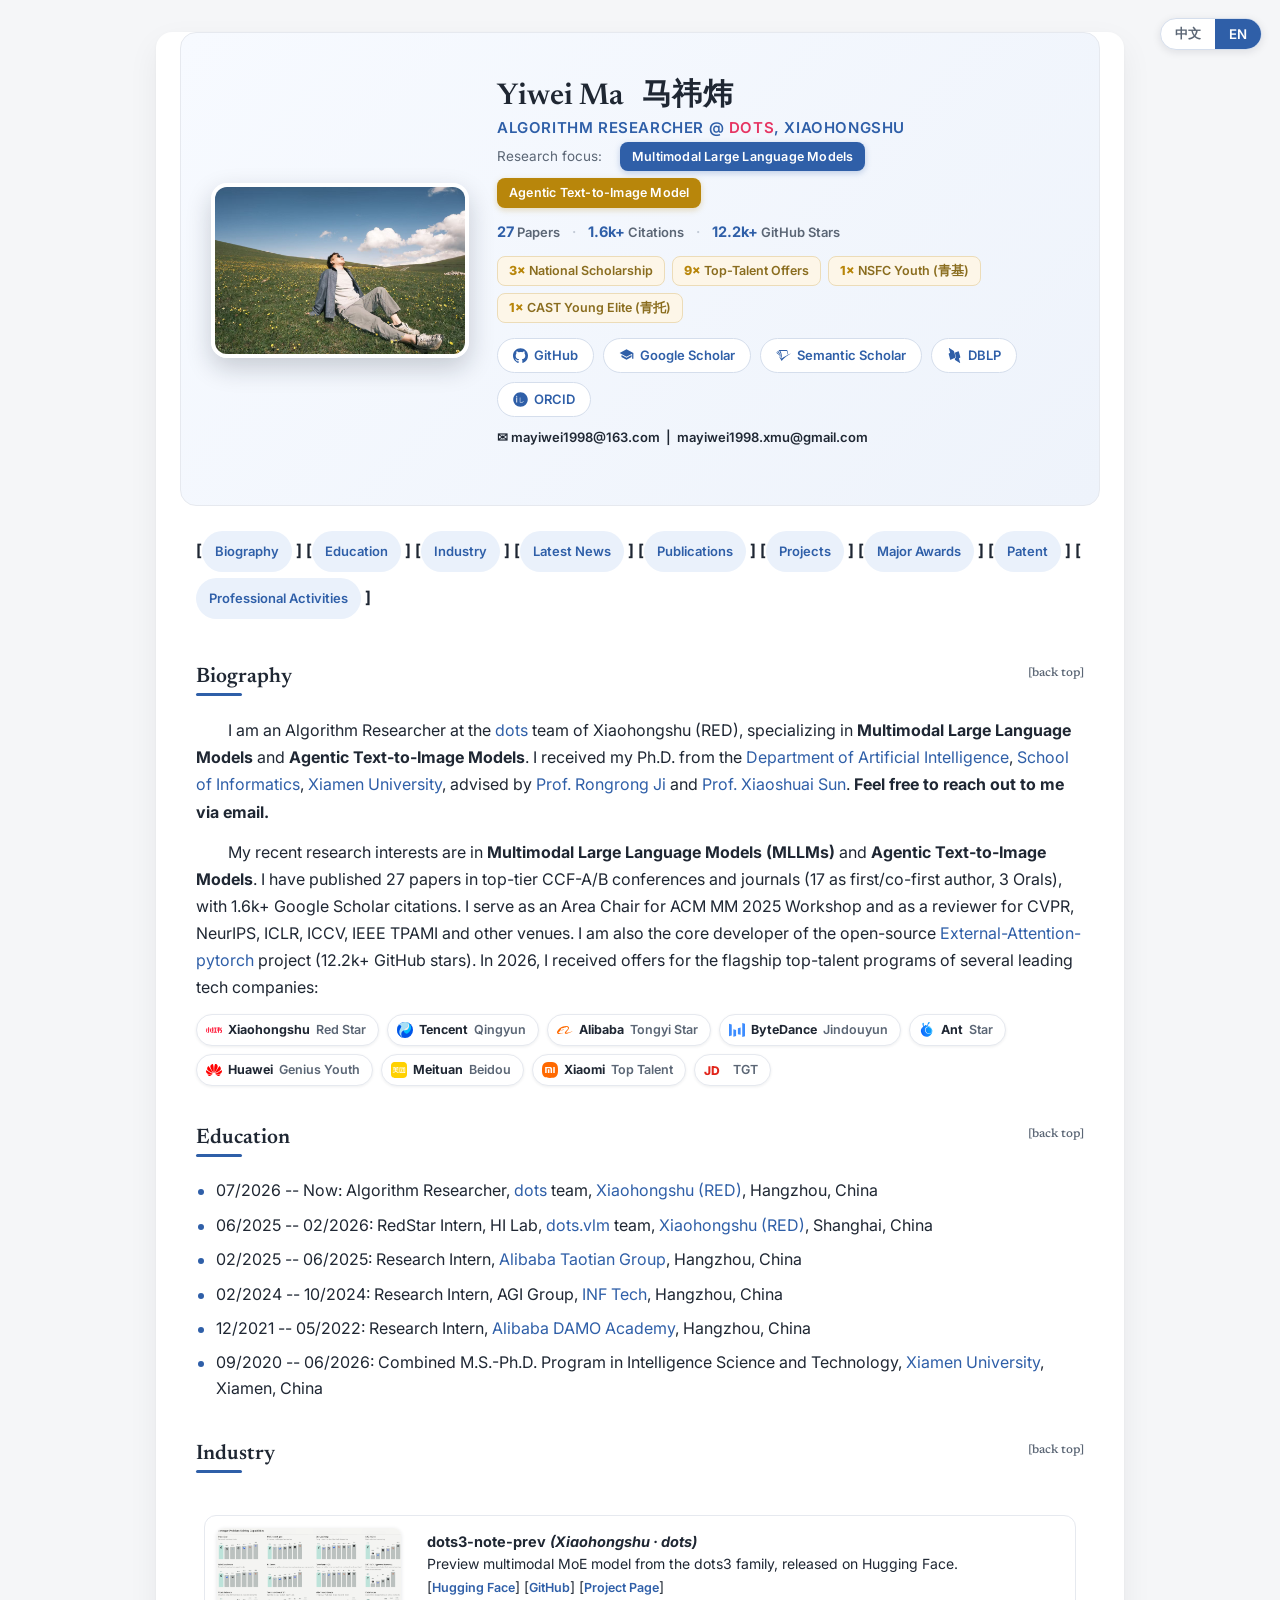
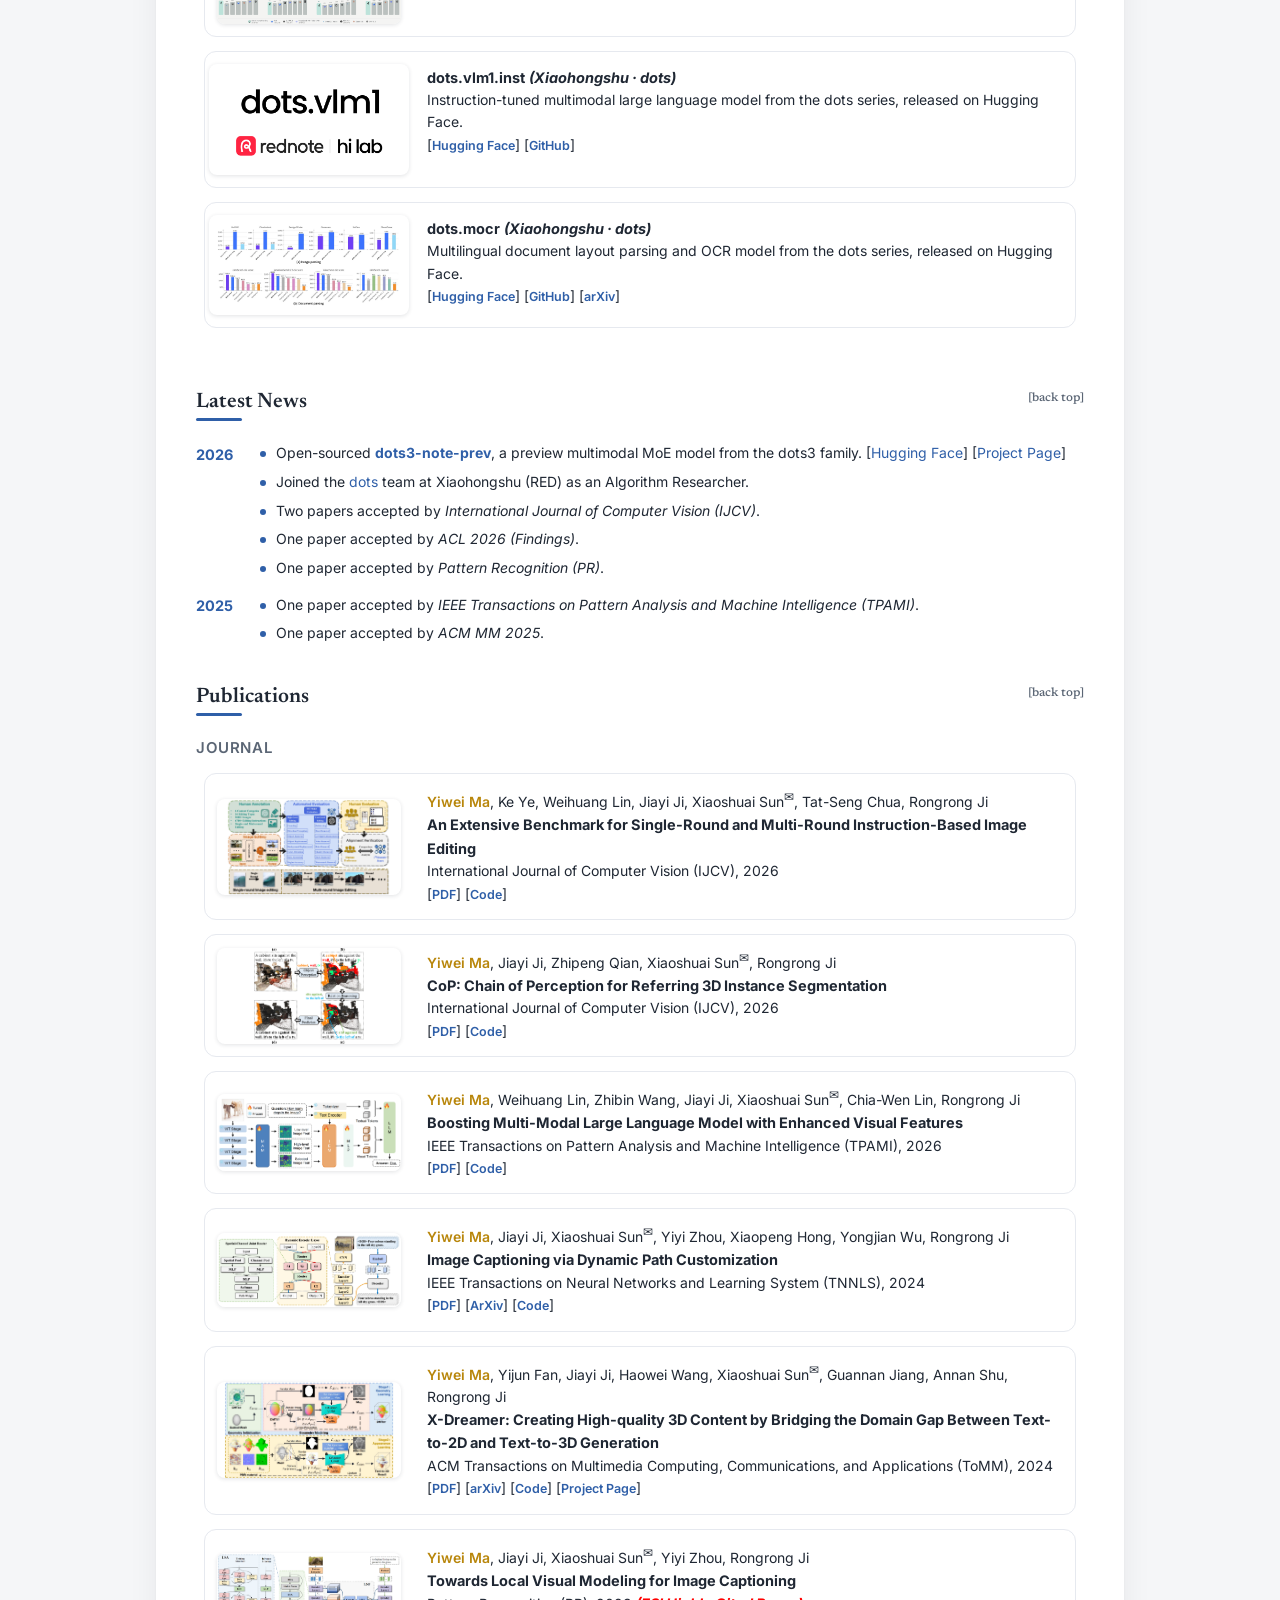
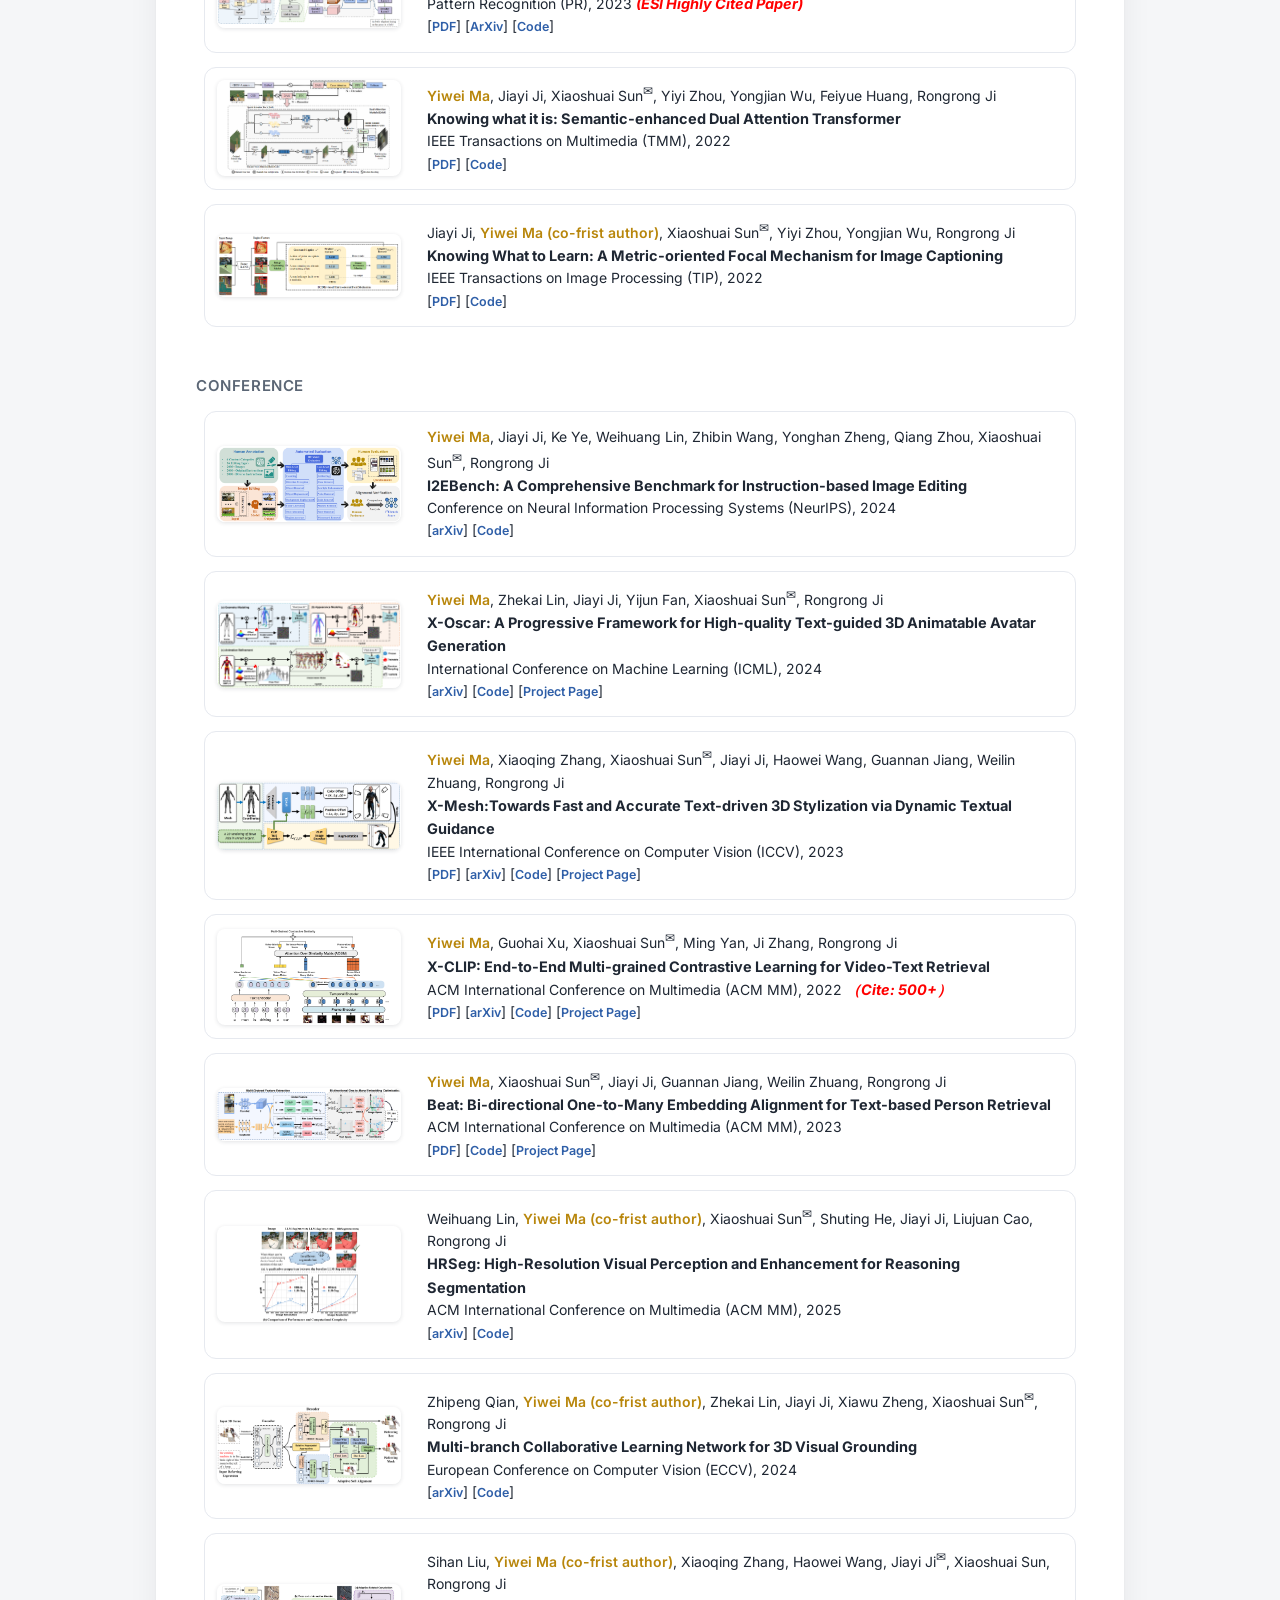
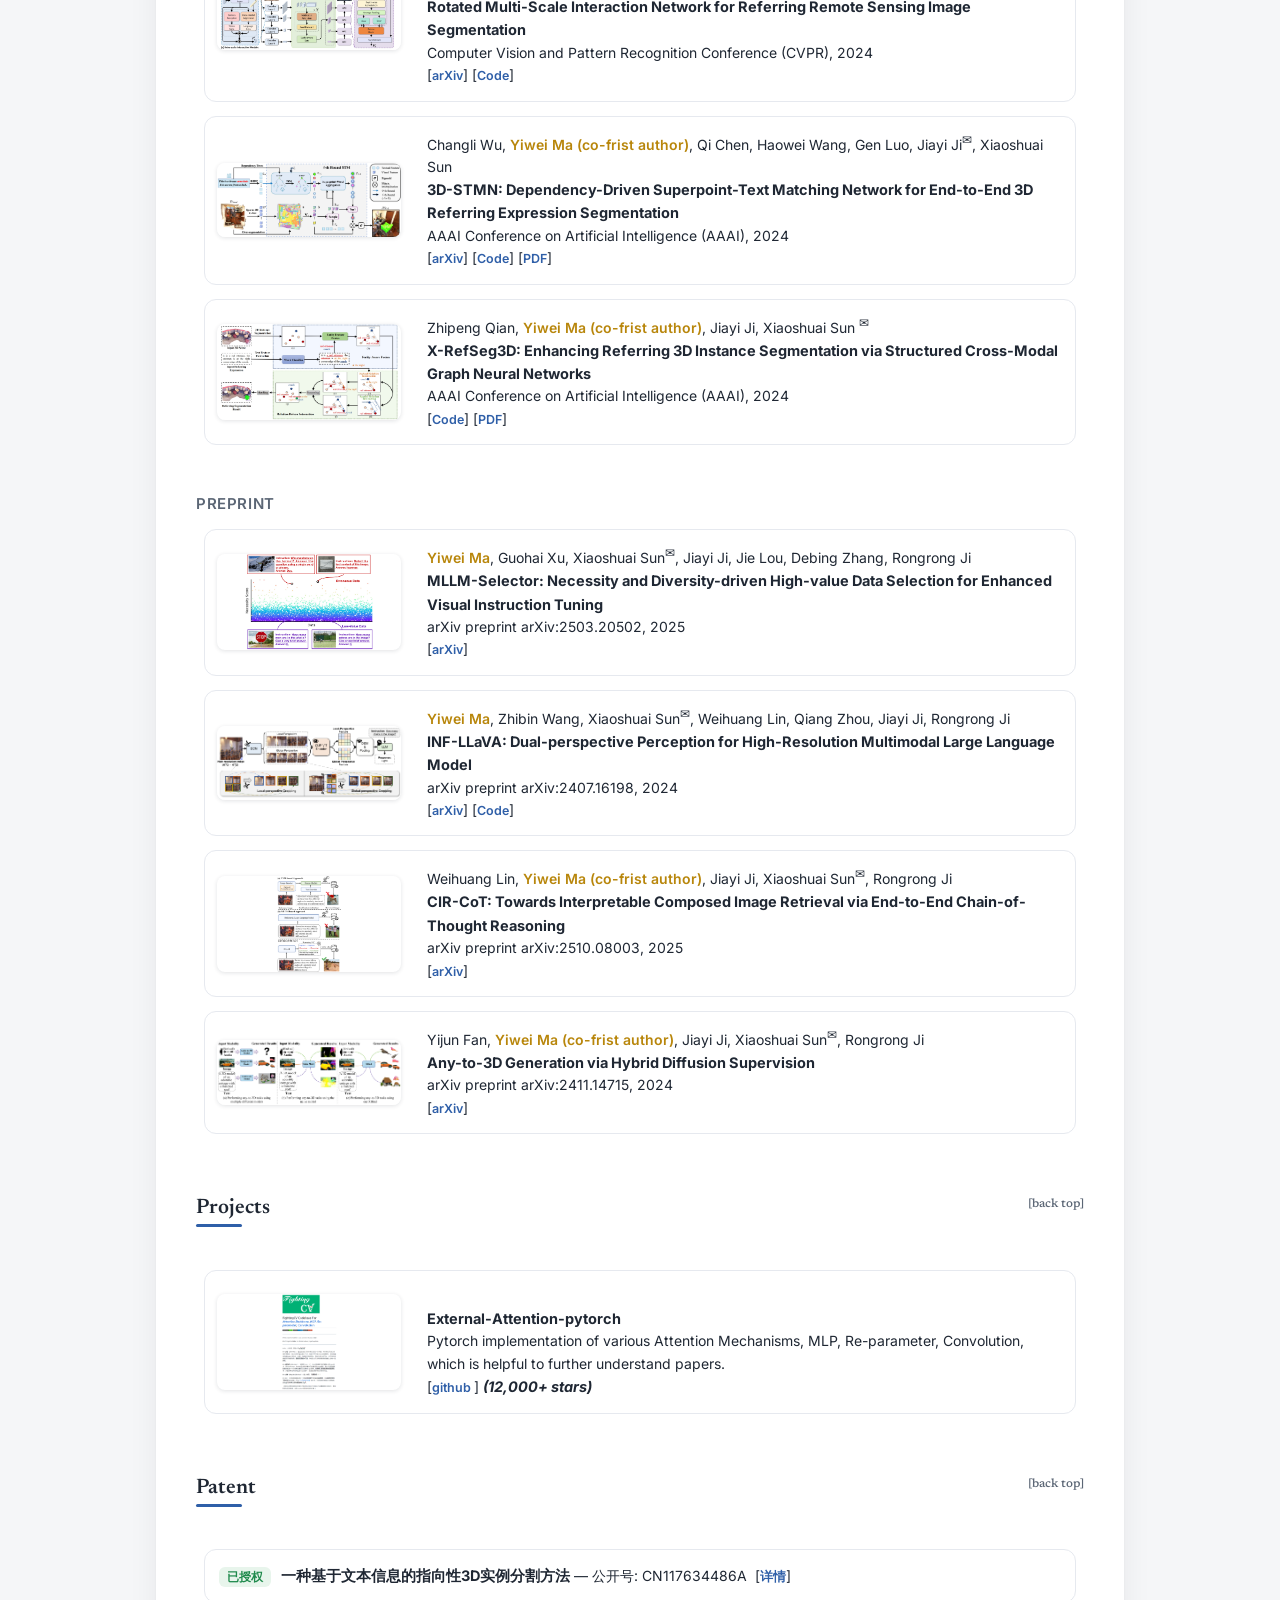
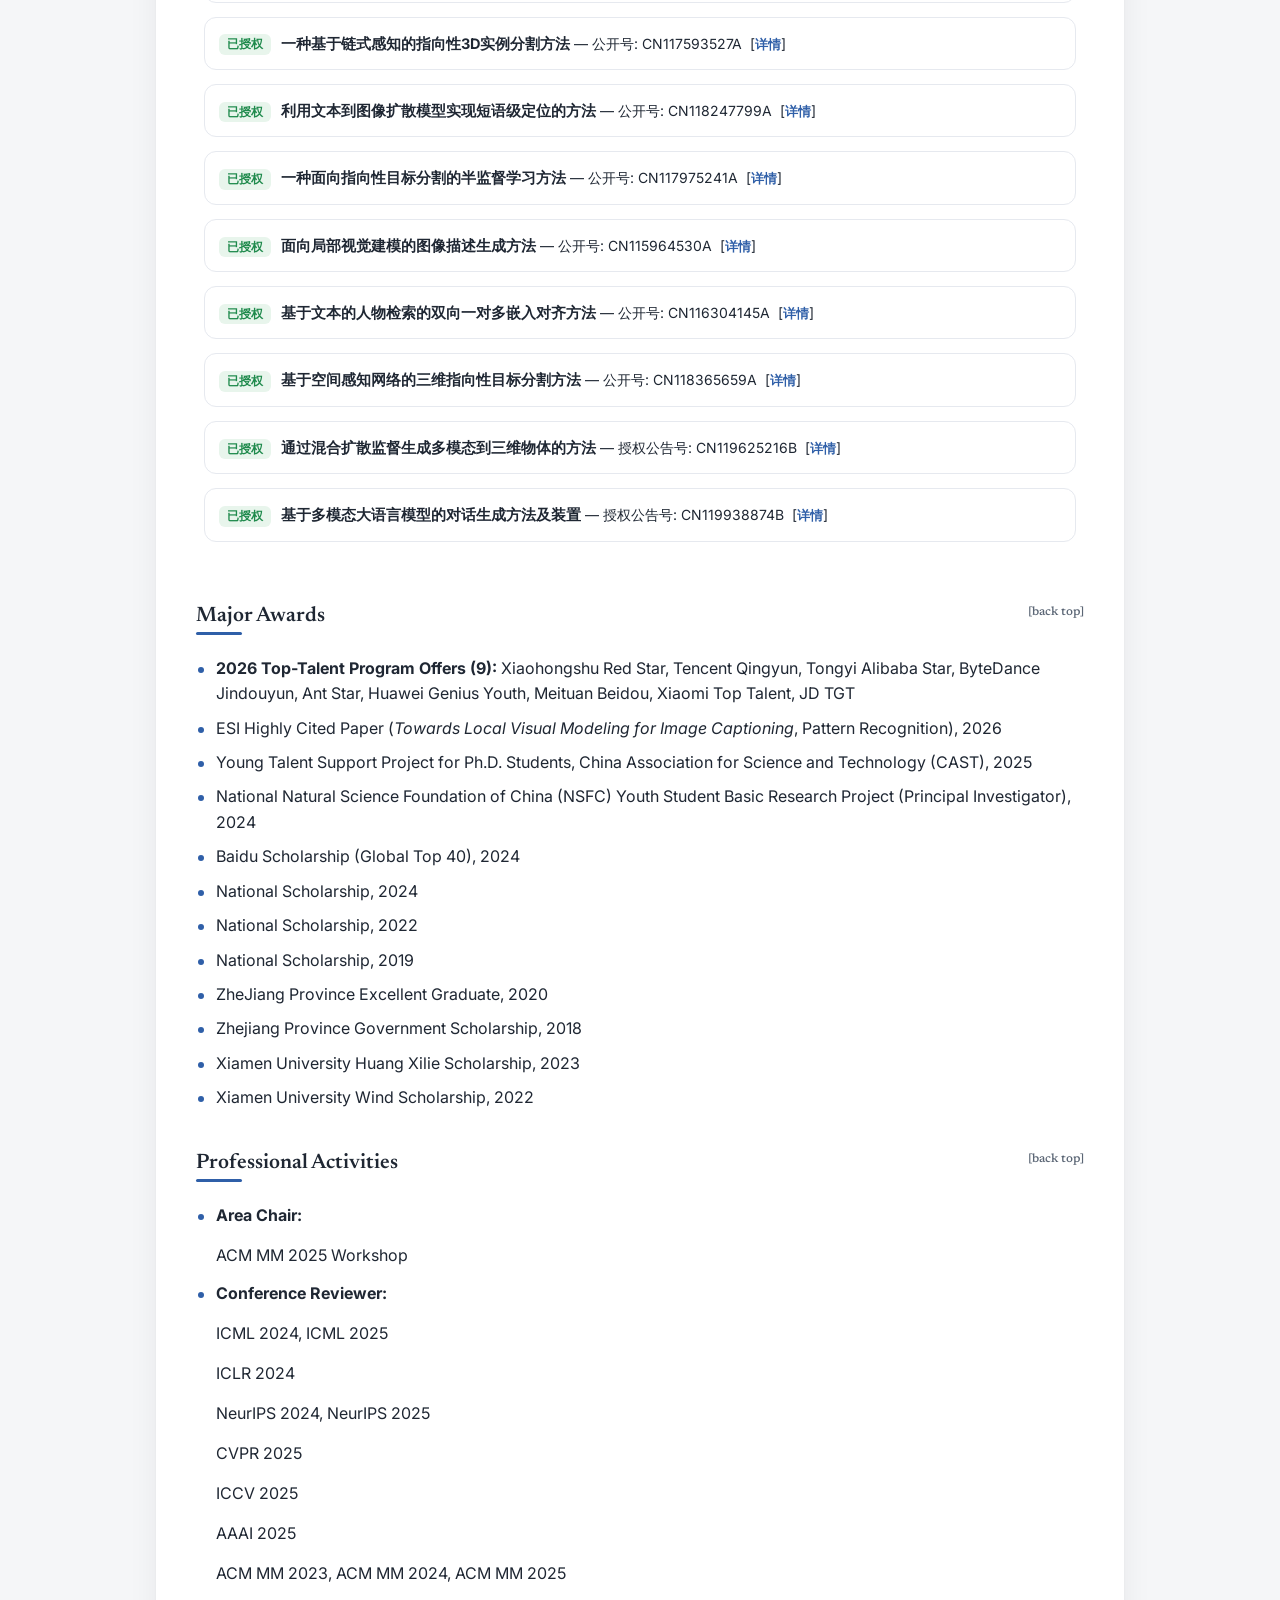
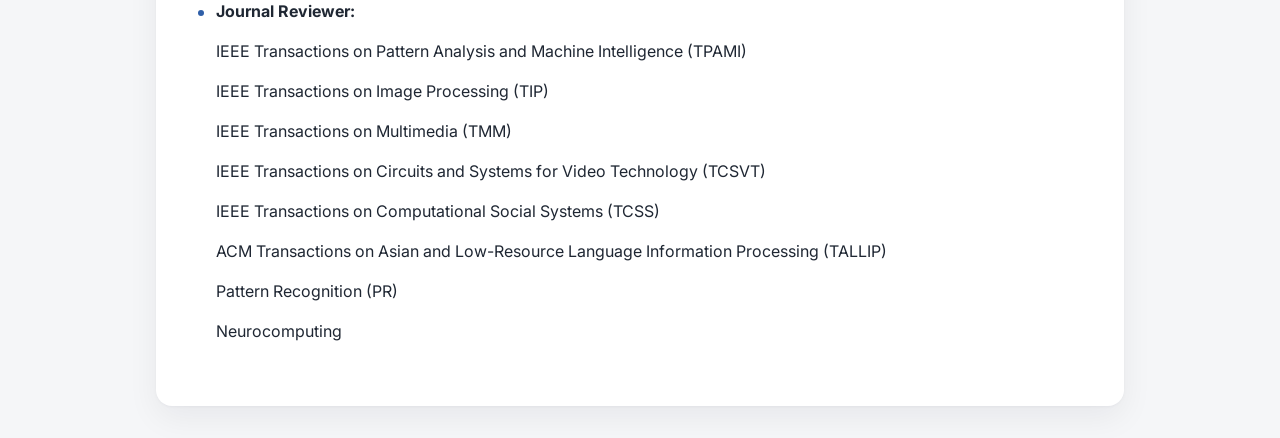
==== commit cda6d574: "Correct RedStar internship location" ====
--- a/index.html
+++ b/index.html
@@ -81,8 +81,8 @@
 <ul>
   <li class="lang-en"> 07/2026 -- Now: Algorithm Researcher, <a href="https://studio.dots.ai/?aggregation_id=2" target="_blank">dots</a> team, <a href="https://www.xiaohongshu.com/" target="_blank">Xiaohongshu (RED)</a>, Hangzhou, China</li>
   <li class="lang-zh"> 2026.07 -- 至今：算法研究员，<a href="https://www.xiaohongshu.com/" target="_blank">小红书（RED）</a><a href="https://studio.dots.ai/?aggregation_id=2" target="_blank">dots</a> 团队，杭州</li>
-  <li class="lang-en"> 06/2025 -- 02/2026: RedStar Intern, HI Lab, <a href="https://studio.dots.ai/?aggregation_id=2" target="_blank">dots.vlm</a> team, <a href="https://www.xiaohongshu.com/" target="_blank">Xiaohongshu (RED)</a>, Hangzhou, China</li>
-  <li class="lang-zh"> 2025.06 -- 2026.02：<a href="https://www.xiaohongshu.com/" target="_blank">小红书</a> RedStar 实习生，HI Lab <a href="https://studio.dots.ai/?aggregation_id=2" target="_blank">dots.vlm</a> 团队，杭州</li>
+  <li class="lang-en"> 06/2025 -- 02/2026: RedStar Intern, HI Lab, <a href="https://studio.dots.ai/?aggregation_id=2" target="_blank">dots.vlm</a> team, <a href="https://www.xiaohongshu.com/" target="_blank">Xiaohongshu (RED)</a>, Shanghai, China</li>
+  <li class="lang-zh"> 2025.06 -- 2026.02：<a href="https://www.xiaohongshu.com/" target="_blank">小红书</a> RedStar 实习生，HI Lab <a href="https://studio.dots.ai/?aggregation_id=2" target="_blank">dots.vlm</a> 团队，上海</li>
   <li class="lang-en"> 02/2025 -- 06/2025: Research Intern, <a href="https://www.alibabagroup.com/en-US" target="_blank">Alibaba Taotian Group</a>, Hangzhou, China </li>
   <li class="lang-zh"> 2025.02 -- 2025.06：研究型实习，<a href="https://www.alibabagroup.com/zh-Hans" target="_blank">阿里巴巴淘天集团</a>，杭州</li>
   <li class="lang-en"> 02/2024 -- 10/2024: Research Intern, AGI Group, <a href="https://inf.sg/" target="_blank">INF Tech</a>, Hangzhou, China</li>
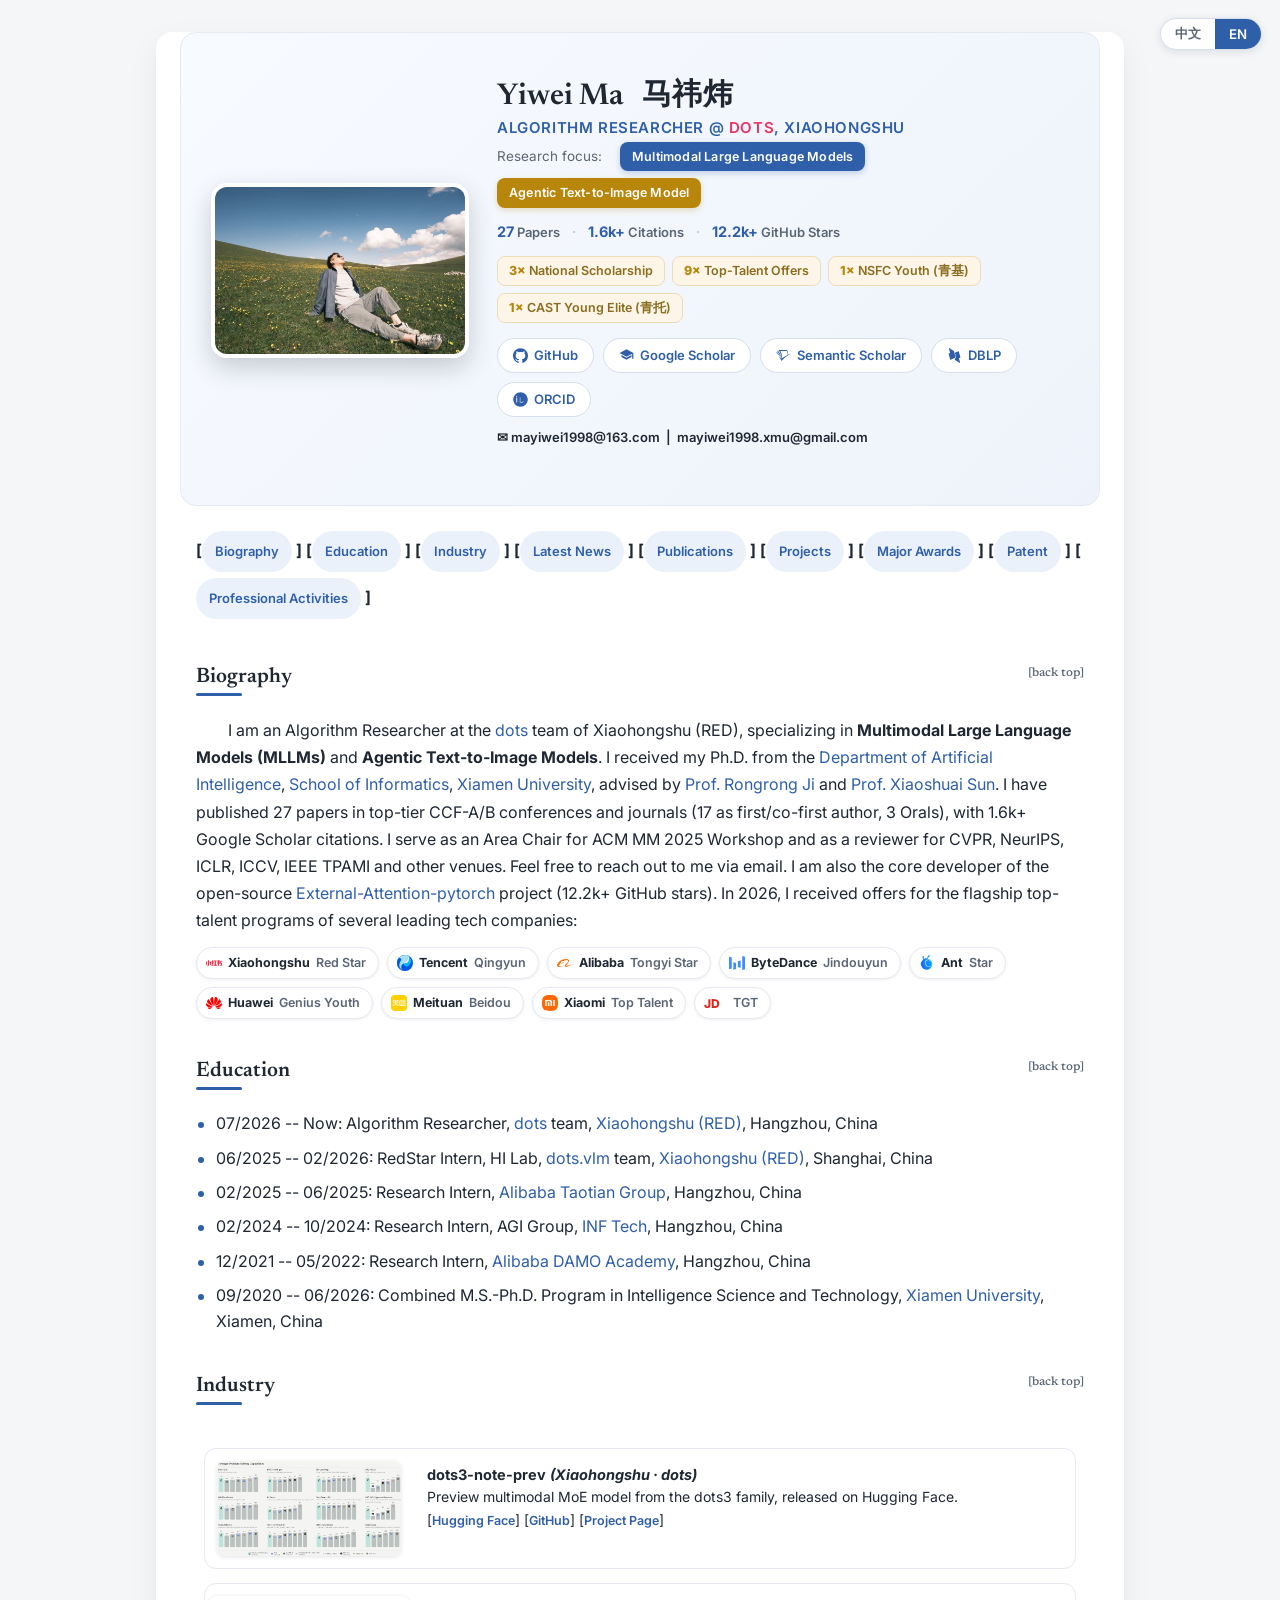
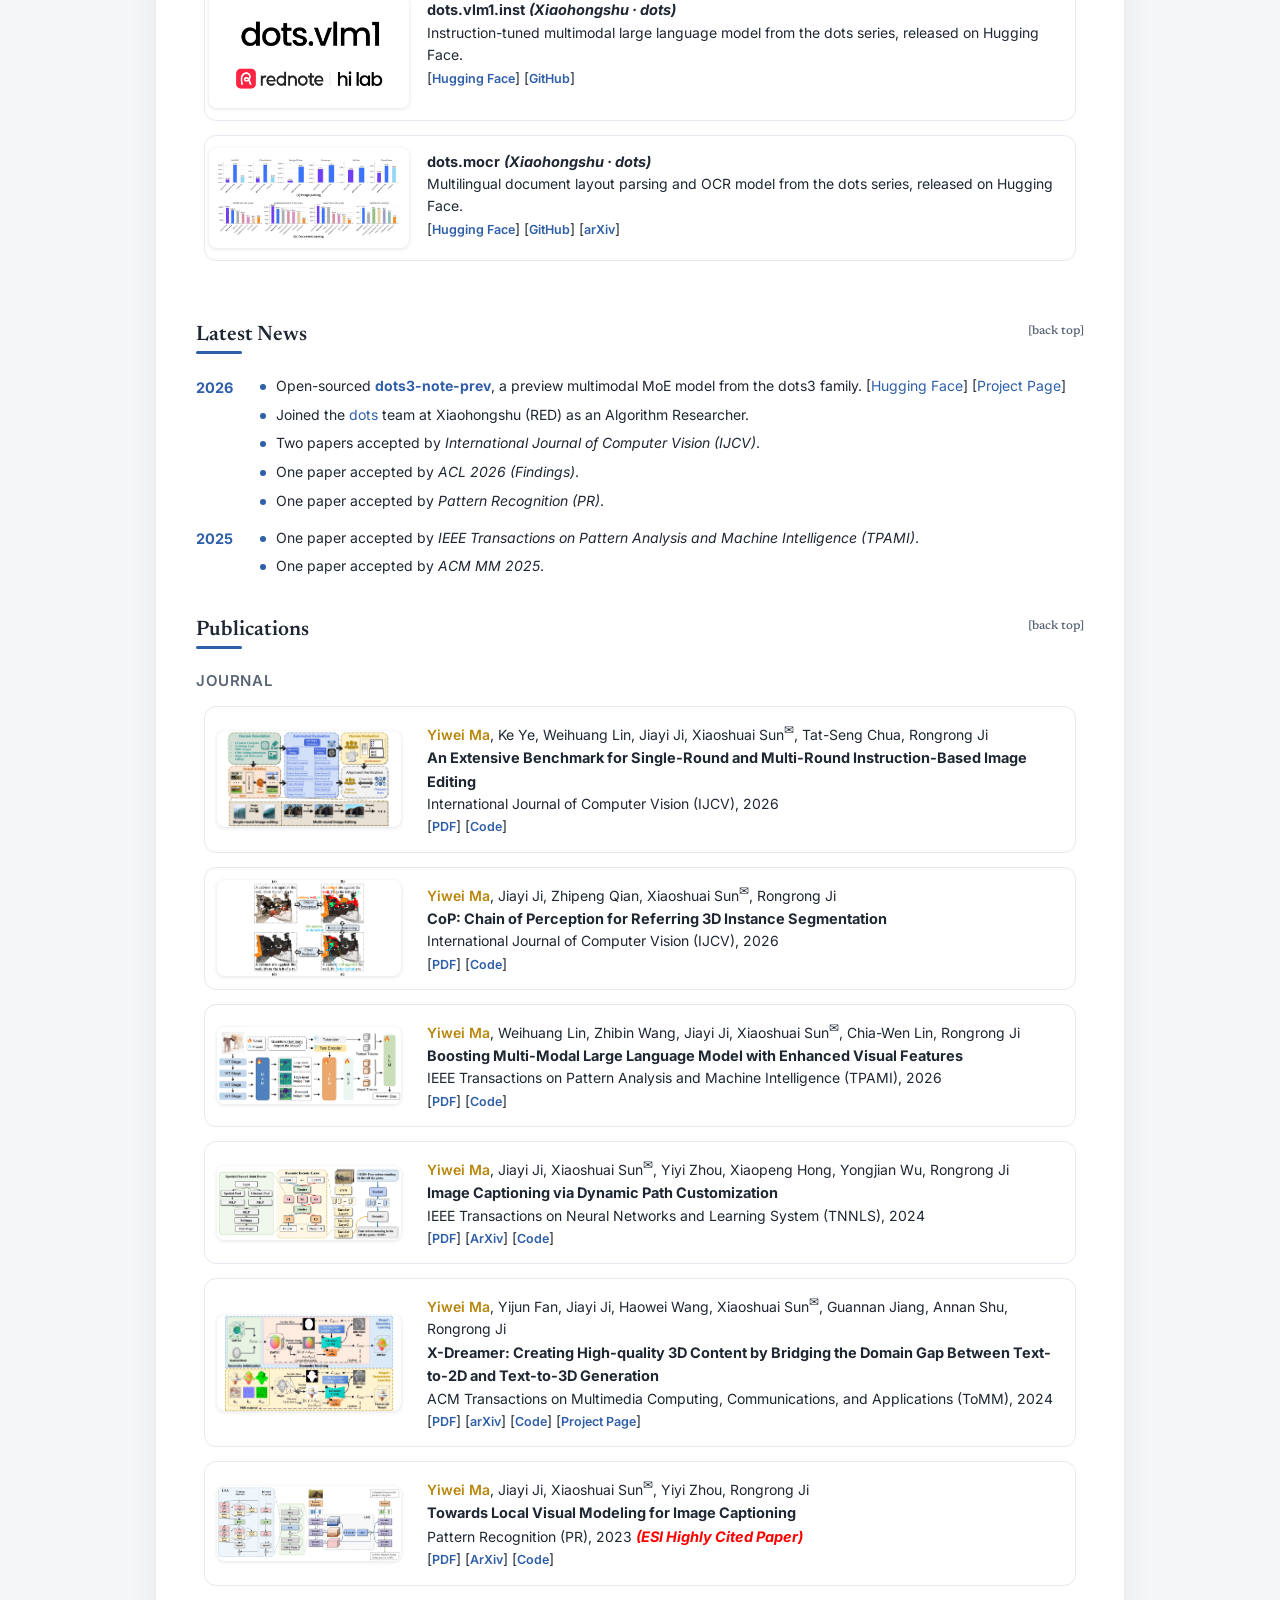
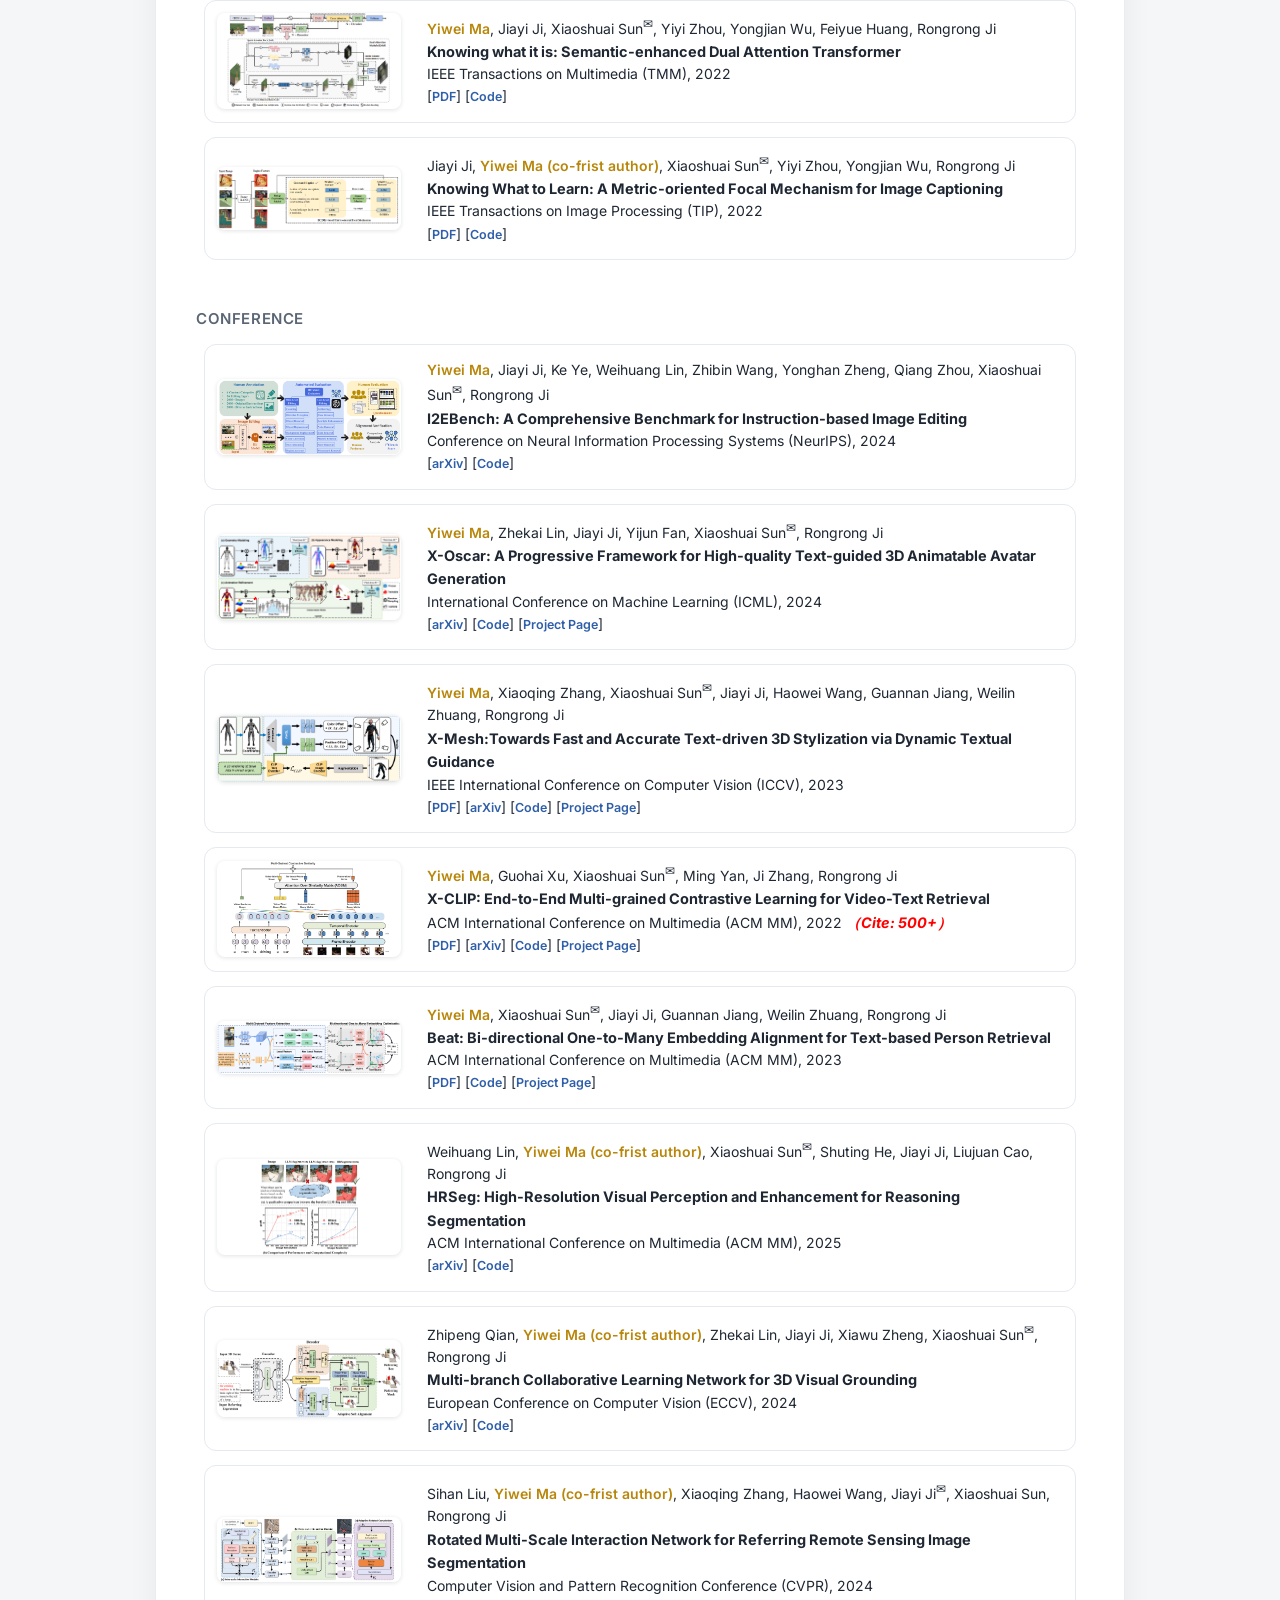
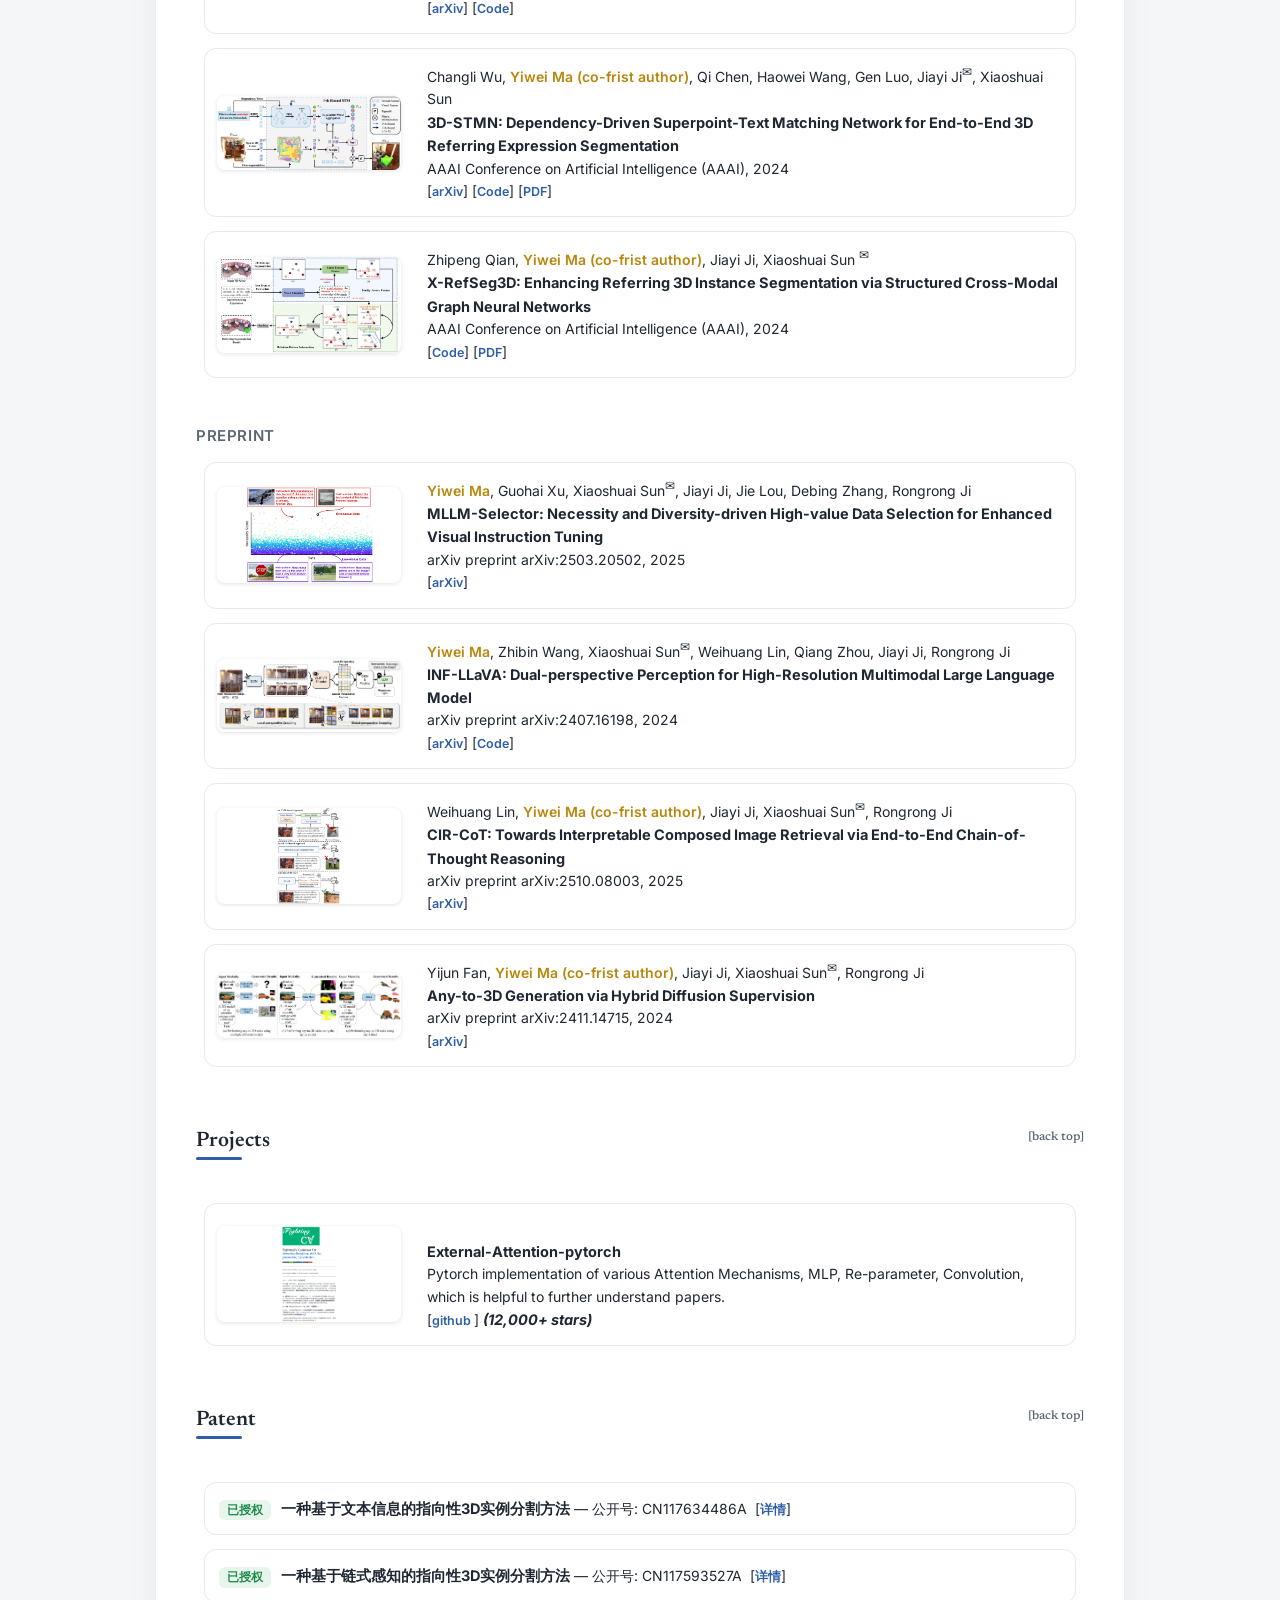
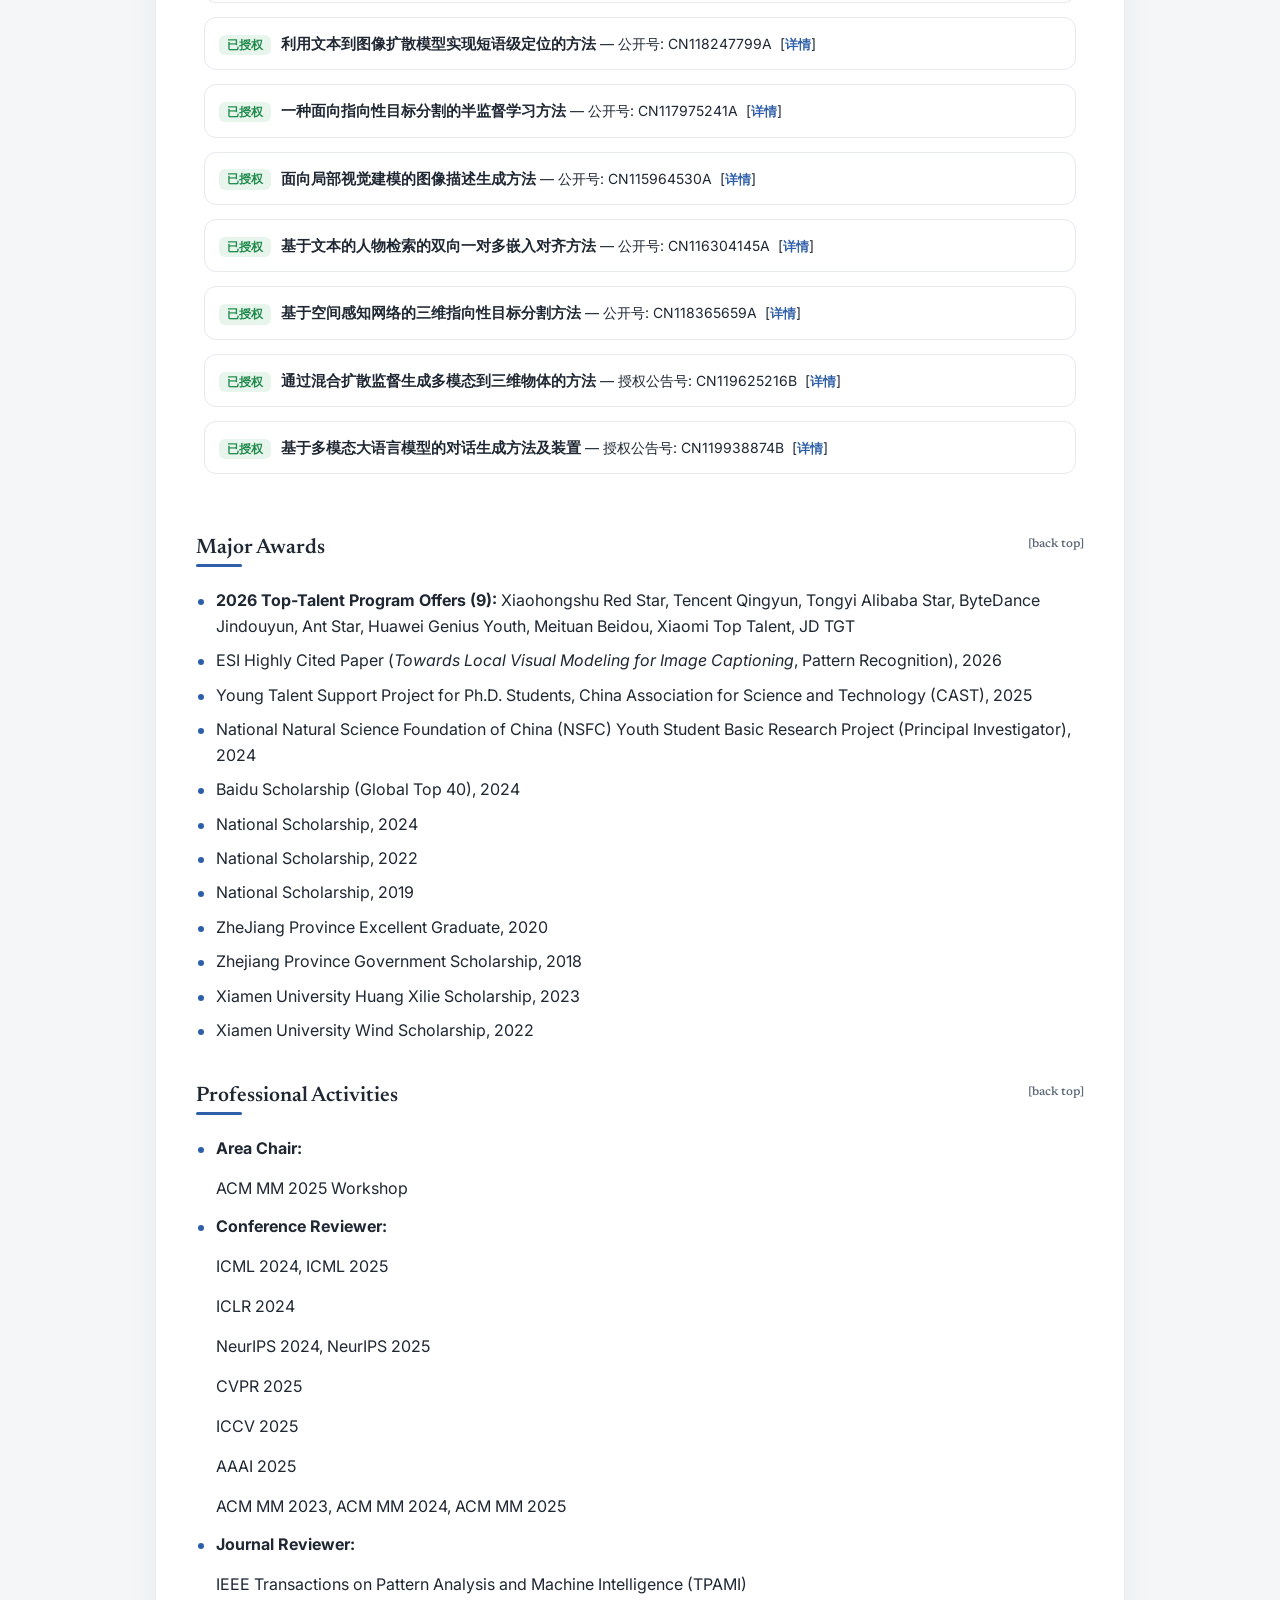
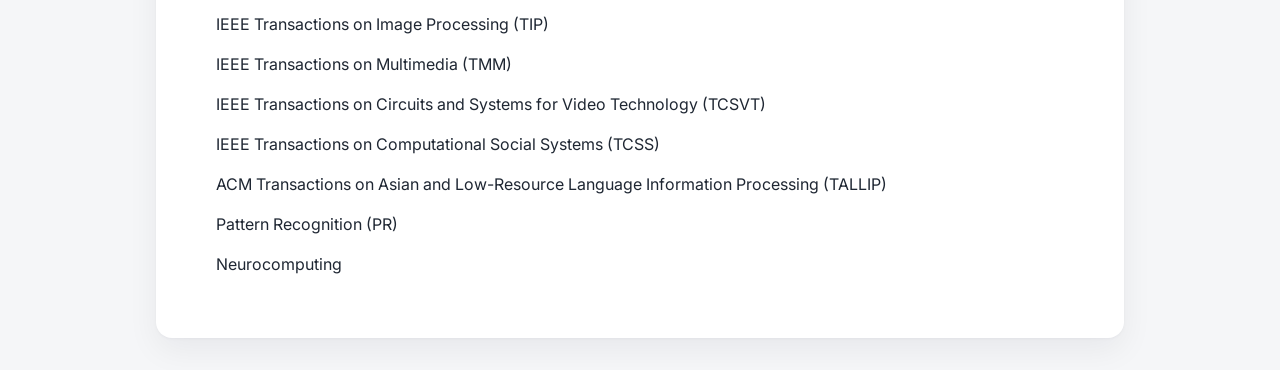
==== commit 111ba1ac: "Consolidate biography paragraphs" ====
--- a/index.html
+++ b/index.html
@@ -58,12 +58,8 @@
 </h4>
 
 <h2><span class="lang-en">Biography</span><span class="lang-zh">个人简介</span><a name="biography"></a>&nbsp;&nbsp;&nbsp;<a style=" color:#9D849A; font-size:15px;" href="#top"><span class="lang-en">[back top]</span><span class="lang-zh">[返回顶部]</span></a></h2>
-  <p class="lang-en" style="text-indent:2em;"> I am an Algorithm Researcher at the <a href="https://studio.dots.ai/?aggregation_id=2" target="_blank">dots</a> team of Xiaohongshu (RED), specializing in <b>Multimodal Large Language Models</b> and <b>Agentic Text-to-Image Models</b>. I received my Ph.D. from the <a href="https://cogsci.xmu.edu.cn/" target="_blank">Department of Artificial Intelligence</a>, <a href="https://informatics.xmu.edu.cn/" target="_blank">School of Informatics</a>, <a href="https://en.xmu.edu.cn/" target="_blank">Xiamen University</a>, advised by <a href="https://scholar.google.com/citations?user=lRSD7PQAAAAJ&hl=en" target="_blank">Prof. Rongrong Ji</a> and <a href="https://scholar.google.com/citations?user=KPMK3B4AAAAJ&hl=en" target="_blank">Prof. Xiaoshuai Sun</a>. <b>Feel free to reach out to me via email.</b>
-  </p>
-  <p class="lang-zh" style="text-indent:2em;"> 我是小红书（RED）<a href="https://studio.dots.ai/?aggregation_id=2" target="_blank">dots</a> 团队的算法研究员，研究方向为<b>多模态大语言模型</b>与<b>智能体文生图模型</b>。我于<a href="https://en.xmu.edu.cn/" target="_blank">厦门大学</a><a href="https://informatics.xmu.edu.cn/" target="_blank">信息学院</a><a href="https://cogsci.xmu.edu.cn/" target="_blank">人工智能系</a>获得博士学位，师从<a href="https://scholar.google.com/citations?user=lRSD7PQAAAAJ&hl=en" target="_blank">纪荣嵘教授</a>与<a href="https://scholar.google.com/citations?user=KPMK3B4AAAAJ&hl=en" target="_blank">孙晓帅教授</a>。<b>欢迎通过邮箱与我联系。</b>
-  </p>
-  <p class="lang-en" style="text-indent:2em;">My recent research interests are in <b>Multimodal Large Language Models (MLLMs)</b> and <b>Agentic Text-to-Image Models</b>. I have published 27 papers in top-tier CCF-A/B conferences and journals (17 as first/co-first author, 3 Orals), with 1.6k+ Google Scholar citations. I serve as an Area Chair for ACM MM 2025 Workshop and as a reviewer for CVPR, NeurIPS, ICLR, ICCV, IEEE TPAMI and other venues. I am also the core developer of the open-source <a href="https://github.com/xmu-xiaoma666/External-Attention-pytorch" target="_blank">External-Attention-pytorch</a> project (12.2k+ GitHub stars). In 2026, I received offers for the flagship top-talent programs of several leading tech companies:</p>
-  <p class="lang-zh" style="text-indent:2em;">我近期的研究方向集中在<b>多模态大语言模型（MLLMs）</b>与<b>智能体文生图模型</b>。已在 CCF-A/B 类顶级会议与期刊发表论文 27 篇（其中一作/共一 17 篇，3 篇 Oral），谷歌学术引用 1.6k+ 次。担任 ACM MM 2025 Workshop 领域主席，以及 CVPR、NeurIPS、ICLR、ICCV、IEEE TPAMI 等多个会议与期刊的审稿人。同时是开源项目 <a href="https://github.com/xmu-xiaoma666/External-Attention-pytorch" target="_blank">External-Attention-pytorch</a> 的核心开发者（GitHub 12.2k+ stars）。于 2026 年获得多家头部科技公司顶尖人才计划录用 offer：</p>
+  <p class="lang-en" style="text-indent:2em;">I am an Algorithm Researcher at the <a href="https://studio.dots.ai/?aggregation_id=2" target="_blank">dots</a> team of Xiaohongshu (RED), specializing in <b>Multimodal Large Language Models (MLLMs)</b> and <b>Agentic Text-to-Image Models</b>. I received my Ph.D. from the <a href="https://cogsci.xmu.edu.cn/" target="_blank">Department of Artificial Intelligence</a>, <a href="https://informatics.xmu.edu.cn/" target="_blank">School of Informatics</a>, <a href="https://en.xmu.edu.cn/" target="_blank">Xiamen University</a>, advised by <a href="https://scholar.google.com/citations?user=lRSD7PQAAAAJ&hl=en" target="_blank">Prof. Rongrong Ji</a> and <a href="https://scholar.google.com/citations?user=KPMK3B4AAAAJ&hl=en" target="_blank">Prof. Xiaoshuai Sun</a>. I have published 27 papers in top-tier CCF-A/B conferences and journals (17 as first/co-first author, 3 Orals), with 1.6k+ Google Scholar citations. I serve as an Area Chair for ACM MM 2025 Workshop and as a reviewer for CVPR, NeurIPS, ICLR, ICCV, IEEE TPAMI and other venues. Feel free to reach out to me via email. I am also the core developer of the open-source <a href="https://github.com/xmu-xiaoma666/External-Attention-pytorch" target="_blank">External-Attention-pytorch</a> project (12.2k+ GitHub stars). In 2026, I received offers for the flagship top-talent programs of several leading tech companies:</p>
+  <p class="lang-zh" style="text-indent:2em;">我是小红书（RED）<a href="https://studio.dots.ai/?aggregation_id=2" target="_blank">dots</a> 团队的算法研究员，研究方向为<b>多模态大语言模型（MLLMs）</b>与<b>智能体文生图模型</b>。我于<a href="https://en.xmu.edu.cn/" target="_blank">厦门大学</a><a href="https://informatics.xmu.edu.cn/" target="_blank">信息学院</a><a href="https://cogsci.xmu.edu.cn/" target="_blank">人工智能系</a>获得博士学位，师从<a href="https://scholar.google.com/citations?user=lRSD7PQAAAAJ&hl=en" target="_blank">纪荣嵘教授</a>与<a href="https://scholar.google.com/citations?user=KPMK3B4AAAAJ&hl=en" target="_blank">孙晓帅教授</a>。已在 CCF-A/B 类顶级会议与期刊发表论文 27 篇（其中一作/共一 17 篇，3 篇 Oral），谷歌学术引用 1.6k+ 次。担任 ACM MM 2025 Workshop 领域主席，以及 CVPR、NeurIPS、ICLR、ICCV、IEEE TPAMI 等多个会议与期刊的审稿人。欢迎通过邮箱与我联系。同时是开源项目 <a href="https://github.com/xmu-xiaoma666/External-Attention-pytorch" target="_blank">External-Attention-pytorch</a> 的核心开发者（GitHub 12.2k+ stars）。于 2026 年获得多家头部科技公司顶尖人才计划录用 offer：</p>
 
 <div class="offer-logos">
   <a class="offer-badge" href="https://job.xiaohongshu.com/campus/redstar" target="_blank" rel="noopener"><img src="./imgs/logos/xiaohongshu.svg" alt="Xiaohongshu"><b><span class="lang-zh">小红书</span><span class="lang-en">Xiaohongshu</span></b> <span class="prog">Red Star</span></a>
